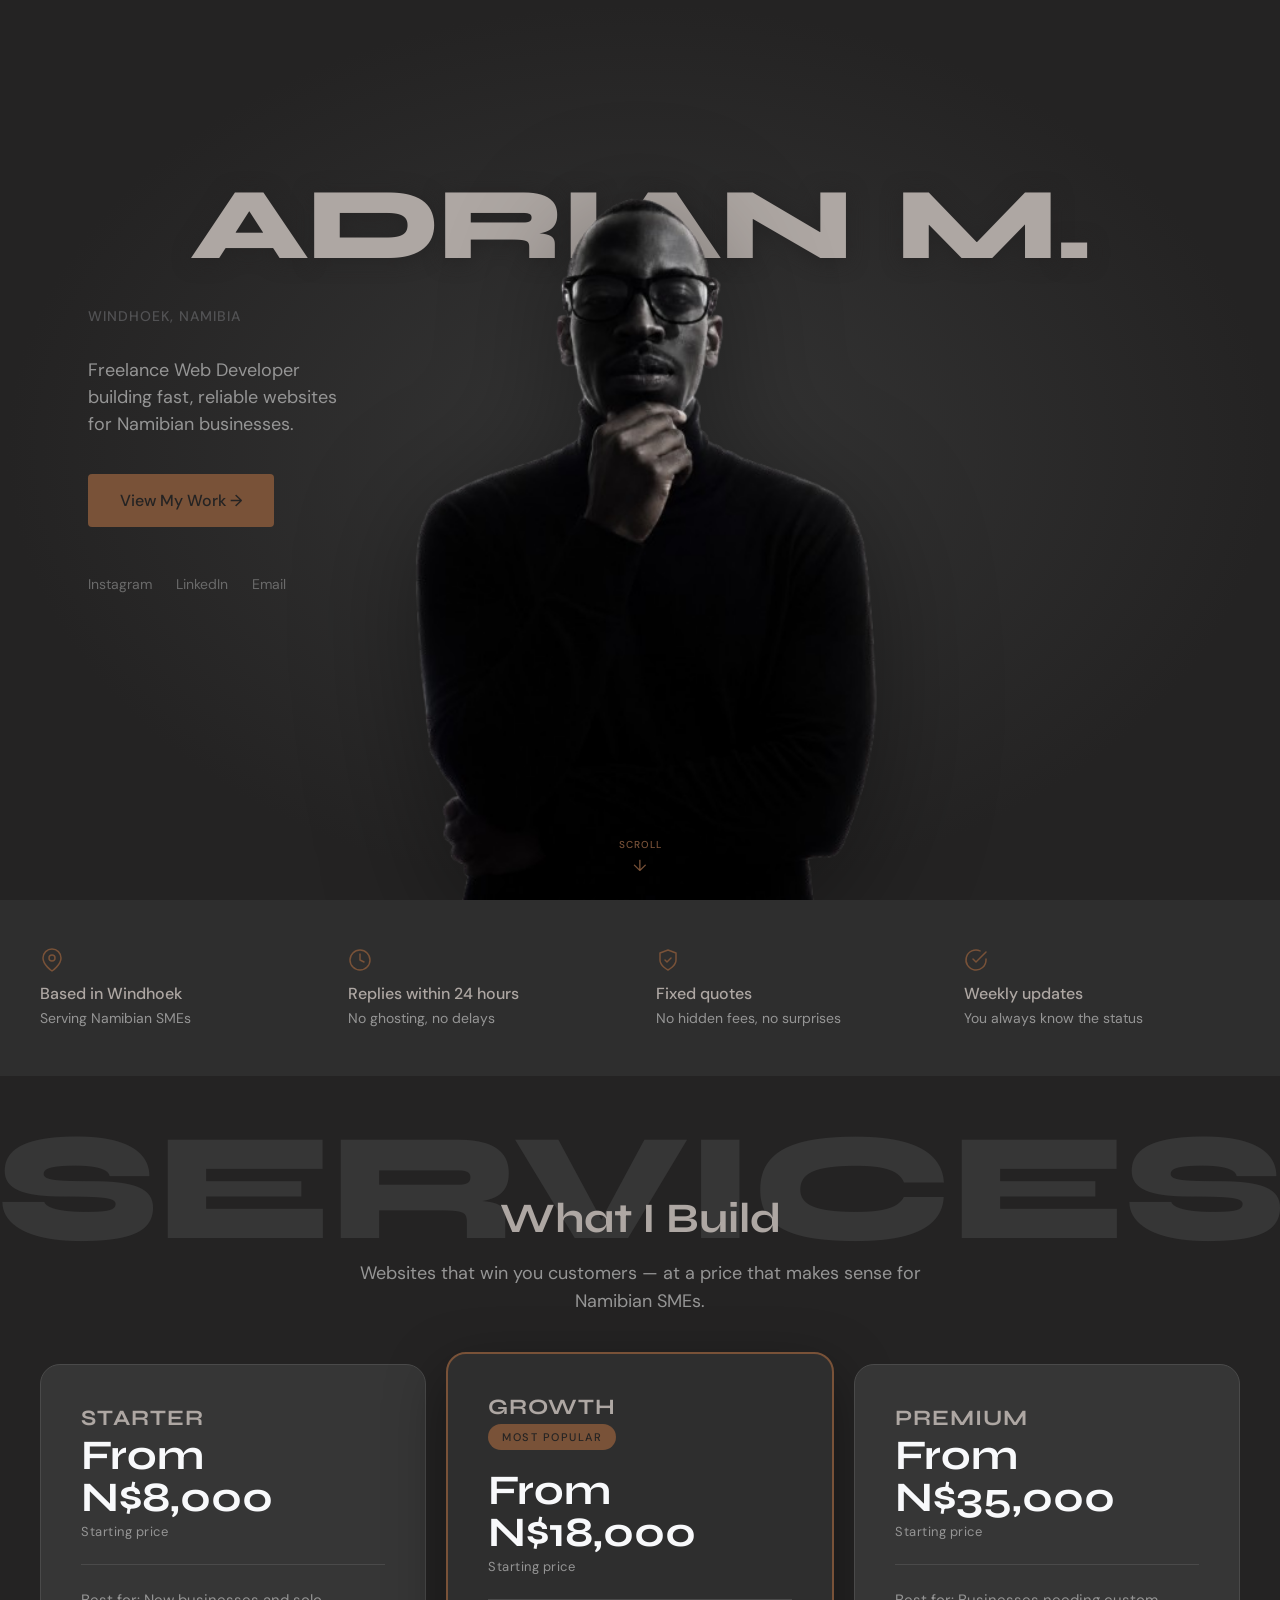
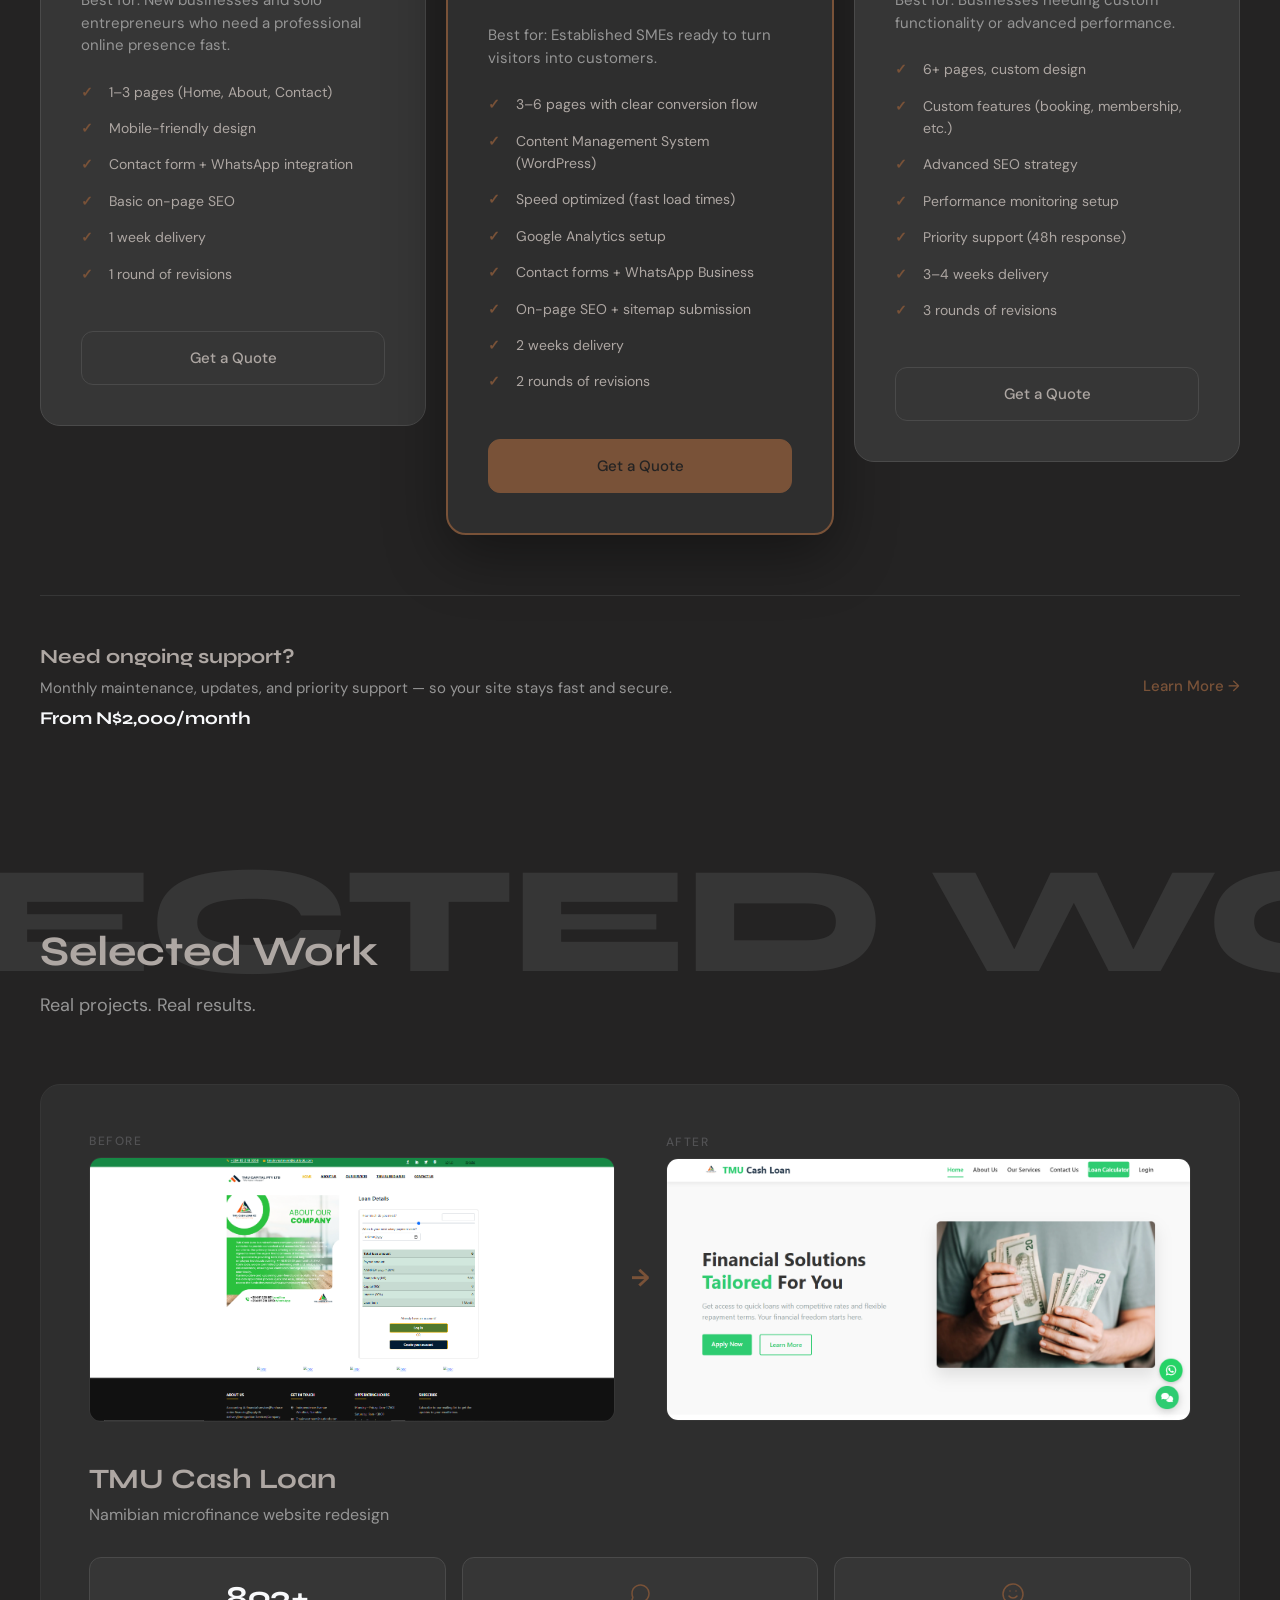
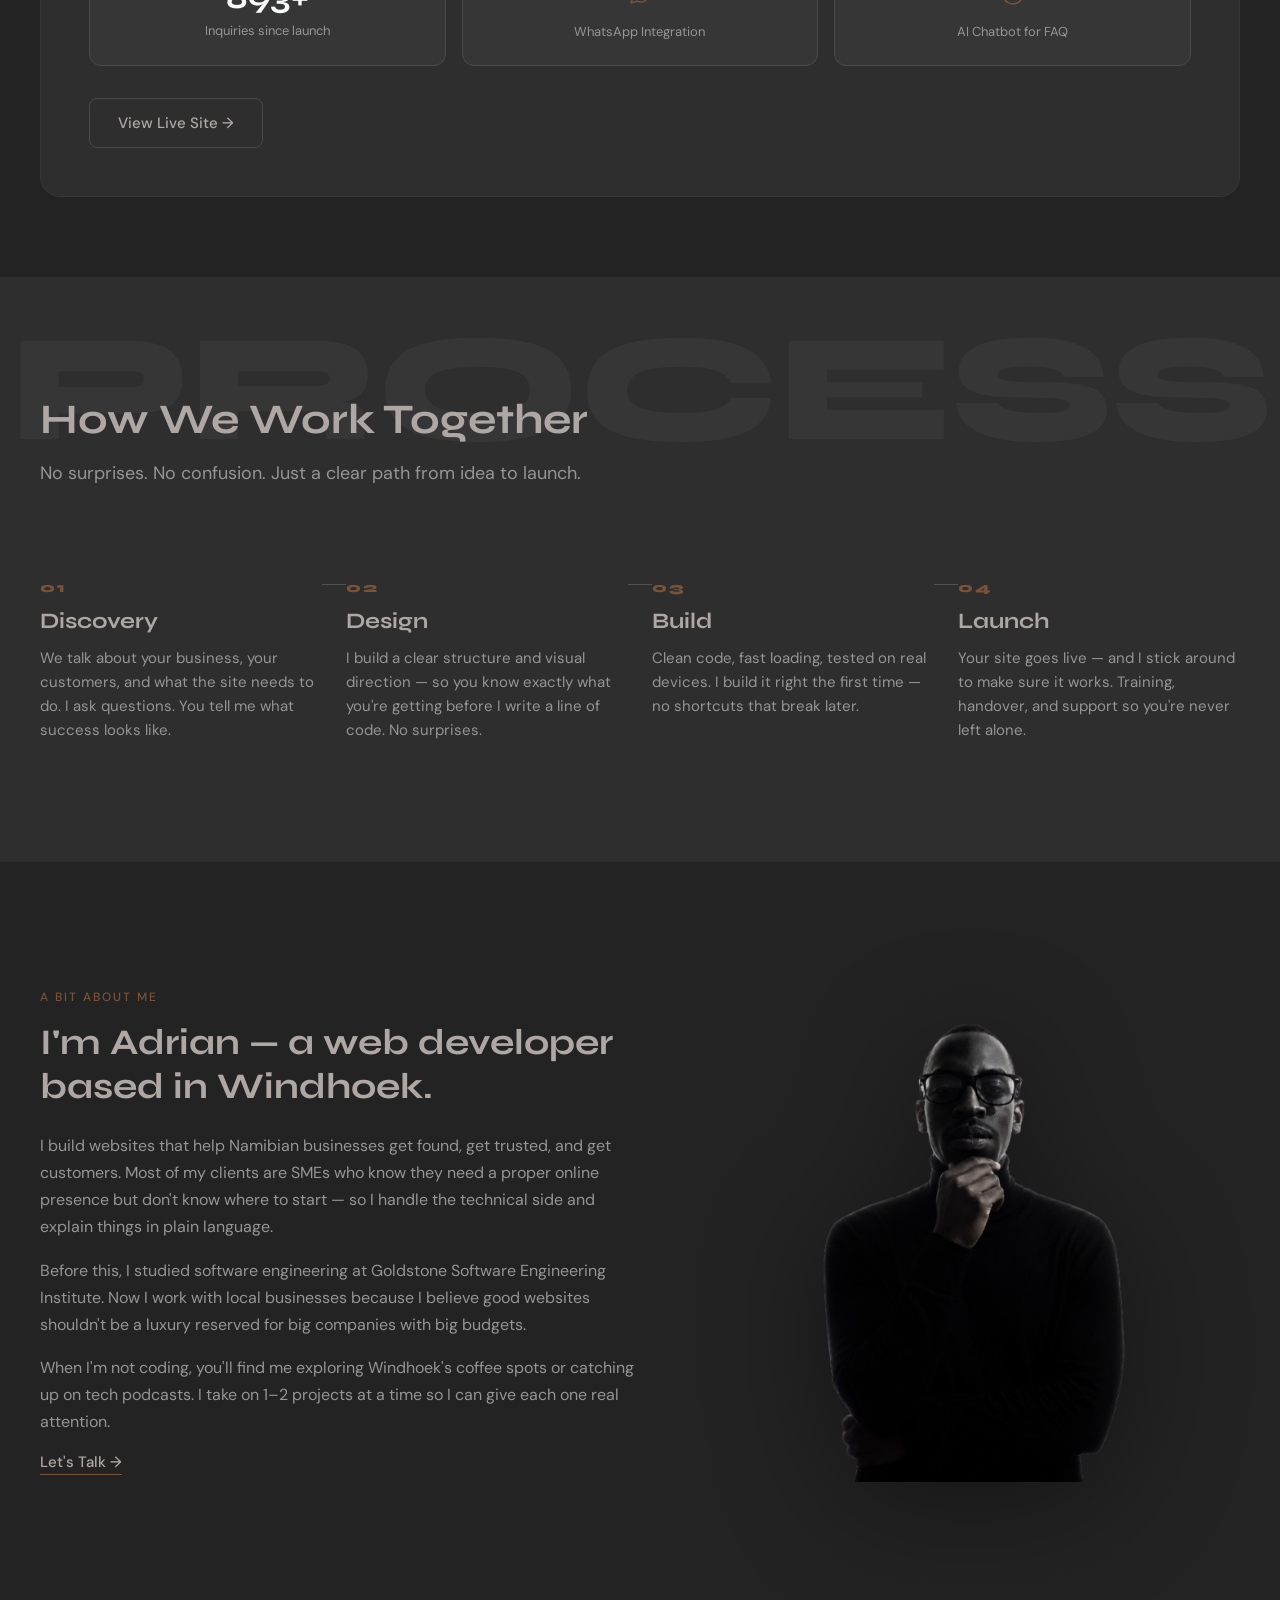
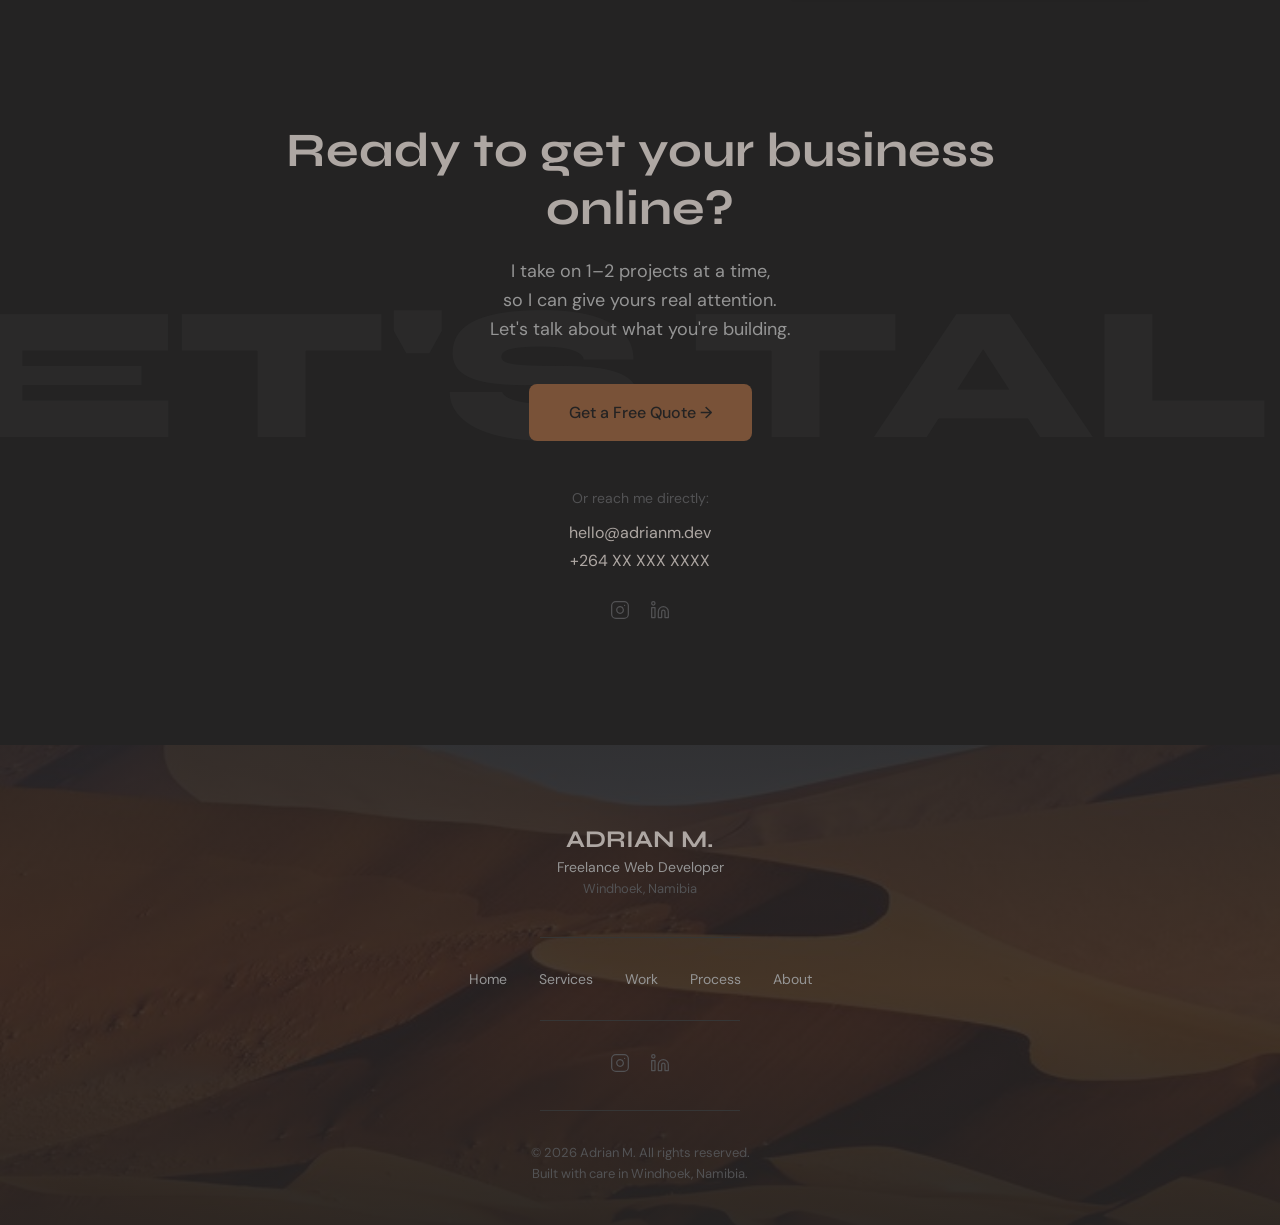
==== index.html @ f812f8ec "Add files via upload" ====
<!DOCTYPE html>
<html lang="en">

<head>
  <meta charset="UTF-8">
  <meta name="viewport" content="width=device-width, initial-scale=1.0">
  <title>Adrian M. — Freelance Web Developer | Windhoek, Namibia</title>
  <meta name="description"
    content="Friendly & approachable freelance web developer in Windhoek, Namibia building fast, reliable websites for local businesses.">

  <!-- Preconnect to Google Fonts CDN -->
  <link rel="preconnect" href="https://fonts.googleapis.com">
  <link rel="preconnect" href="https://fonts.gstatic.com" crossorigin>

  <!-- Preload the critical font stylesheet -->
  <link rel="preload" as="style"
    href="https://fonts.googleapis.com/css2?family=DM+Sans:wght@400;500&family=Syne:wght@800&display=swap">

  <!-- Load Google Fonts asynchronously with print fallback -->
  <link rel="stylesheet"
    href="https://fonts.googleapis.com/css2?family=DM+Sans:wght@400;500&family=Syne:wght@800&display=swap" media="print"
    onload="this.media='all'">

  <noscript>
    <link rel="stylesheet"
      href="https://fonts.googleapis.com/css2?family=DM+Sans:wght@400;500&family=Syne:wght@800&display=swap">
  </noscript>

  <script>
    // Progressive Enhancement: Add a .js class immediately to the root element.
    // This ensures that if JavaScript is disabled, elements are not hidden by animation styles.
    document.documentElement.classList.add('js');
  </script>

  <style>
    /* ==========================================================================
       1. DESIGN SYSTEM & TOKENS
       ========================================================================== */
    :root {
      /* Color Palette */
      --bg-primary: #242323;
      --bg-secondary: #363636;
      --text-primary: #AEA7A3;
      --text-secondary: #959595;
      --text-muted: #525254;
      --accent: #795238;
      --accent-hover: #8B6348;

      /* Typography */
      --font-display: 'Syne', sans-serif;
      --font-body: 'DM Sans', sans-serif;
    }

    /* Reset and Core Layout */
    *,
    *::before,
    *::after {
      box-sizing: border-box;
      margin: 0;
      padding: 0;
    }

    html {
      font-size: 16px;
      background-color: var(--bg-primary);
      color: var(--text-primary);
      font-family: var(--font-body);
      scroll-behavior: smooth;
    }

    body {
      min-height: 100vh;
      overflow-x: hidden;
      background-color: var(--bg-primary);
      /* Radial gradient centered to add depth and cinema quality */
      background-image: radial-gradient(ellipse at center, var(--bg-secondary) 0%, var(--bg-primary) 70%);
      background-attachment: fixed;
      display: flex;
      flex-direction: column;
    }

    /* ==========================================================================
       2. HERO CONTAINER LAYOUT (Mobile-First)
       ========================================================================== */
    .hero {
      position: relative;
      width: 100%;
      min-height: 100vh;
      display: flex;
      flex-direction: column;
      justify-content: space-between;
      padding: 40px 24px 20px;
    }

    .hero-container {
      width: 100%;
      max-width: 1200px;
      margin: 0 auto;
      display: flex;
      flex-direction: column;
      align-items: center;
      justify-content: center;
      flex: 1;
      gap: 32px;
      position: relative;
    }

    /* Text Zone (Mobile Centered) */
    .hero-text-zone {
      display: flex;
      flex-direction: column;
      align-items: center;
      text-align: center;
      width: 100%;
      position: relative;
    }

    .location-label {
      font-size: 0.875rem;
      /* 14px */
      font-weight: 500;
      color: var(--text-muted);
      text-transform: uppercase;
      letter-spacing: 1px;
      margin-bottom: 12px;
      position: relative;
      z-index: 10;
    }

    .hero-title {
      font-family: var(--font-display);
      font-weight: 800;
      font-size: 3.25rem;
      /* 52px mobile */
      color: var(--text-primary);
      line-height: 0.9;
      letter-spacing: -2px;
      margin-bottom: 24px;
      position: relative;
      z-index: 2;
      /* Sits behind image (5) but in front of background */
    }

    /* Split title spans for separate animations */
    .hero-title span {
      display: block;
    }

    .hero-title .name-first {
      margin-right: 0;
    }

    .hero-role {
      font-size: 1rem;
      /* 16px mobile */
      font-weight: 400;
      color: var(--text-secondary);
      line-height: 1.5;
      margin-bottom: 32px;
      max-width: 440px;
      position: relative;
      z-index: 10;
    }

    .br-desktop {
      display: none;
    }

    .hero-actions {
      margin-bottom: 40px;
      width: 100%;
      display: flex;
      justify-content: center;
      position: relative;
      z-index: 10;
    }

    /* Primary CTA Button */
    .btn-primary {
      display: inline-block;
      width: 100%;
      max-width: 320px;
      background-color: var(--accent);
      color: var(--bg-primary);
      font-family: var(--font-body);
      font-weight: 500;
      font-size: 1rem;
      /* 16px */
      text-align: center;
      text-decoration: none;
      padding: 16px 32px;
      border-radius: 4px;
      transition: background-color 300ms ease, transform 300ms ease, box-shadow 300ms ease;
      border: none;
      cursor: pointer;
    }

    .btn-primary:hover {
      background-color: var(--accent-hover);
      transform: translateY(-2px);
      box-shadow: 0 8px 24px rgba(121, 82, 56, 0.3);
    }

    .btn-primary:focus-visible {
      outline: 2px solid var(--text-primary);
      outline-offset: 4px;
    }

    /* Social Navigation */
    .hero-socials {
      display: flex;
      gap: 24px;
      justify-content: center;
      position: relative;
      z-index: 10;
    }

    .hero-socials a {
      font-size: 0.875rem;
      /* 14px */
      font-weight: 400;
      color: var(--text-muted);
      text-decoration: none;
      position: relative;
      transition: color 200ms ease;
    }

    .hero-socials a::after {
      content: '';
      position: absolute;
      left: 0;
      bottom: -2px;
      width: 100%;
      height: 1px;
      background-color: var(--text-primary);
      transform: scaleX(0);
      transform-origin: bottom right;
      transition: transform 200ms ease;
    }

    .hero-socials a:hover {
      color: var(--text-primary);
    }

    .hero-socials a:hover::after {
      transform: scaleX(1);
      transform-origin: bottom left;
    }

    .hero-socials a:focus-visible {
      outline: 2px solid var(--text-primary);
      outline-offset: 4px;
    }

    /* Image Zone (Mobile Centered) */
    .hero-image-zone {
      display: flex;
      justify-content: center;
      align-items: flex-end;
      width: 100%;
      height: auto;
      position: relative;
      z-index: 5;
      /* Sits in front of title (2) but behind other text (10) */
    }

    .cutout-wrapper {
      position: relative;
      width: 220px;
      /* ~200-240px wide mobile */
      height: auto;
      display: flex;
      align-items: flex-end;
    }

    .cutout-image {
      width: 100%;
      height: auto;
      display: block;
      object-fit: contain;
      filter: drop-shadow(0 20px 60px rgba(0, 0, 0, 0.4));
    }

    /* Scroll Indicator */
    .scroll-indicator {
      display: flex;
      flex-direction: column;
      align-items: center;
      gap: 4px;
      color: var(--accent);
      text-decoration: none;
      margin-top: 24px;
      align-self: center;
      transition: color 200ms ease;
      z-index: 20;
    }

    .scroll-indicator:hover {
      color: var(--accent-hover);
    }

    .scroll-indicator:focus-visible {
      outline: 2px solid var(--text-primary);
      outline-offset: 4px;
    }

    .scroll-text {
      font-size: 0.75rem;
      /* 12px */
      font-weight: 500;
      text-transform: uppercase;
      letter-spacing: 1px;
    }

    .scroll-arrow {
      font-size: 1rem;
      animation: bounce 2s infinite ease-in-out;
    }

    @keyframes bounce {

      0%,
      100% {
        transform: translateY(0);
      }

      50% {
        transform: translateY(8px);
      }
    }

    /* ==========================================================================
       3. TABLET LAYOUT (min-width: 768px and < 1024px)
       ========================================================================== */
    @media (min-width: 768px) {
      .hero {
        padding: 60px 40px 30px;
      }

      .hero-title {
        font-size: 4.5rem;
        /* ~72px */
      }

      .hero-title span {
        display: inline-block;
      }

      .hero-title .name-first {
        margin-right: 0.15em;
      }

      .hero-role {
        font-size: 1.125rem;
        /* 18px */
        max-width: 520px;
      }

      .cutout-wrapper {
        width: 320px;
        /* larger image for balanced tablet layout */
      }
    }

    /* ==========================================================================
       4. DESKTOP LAYOUT (min-width: 1024px)
       ========================================================================== */
    @media (min-width: 1024px) {
      .hero {
        height: 100vh;
        min-height: 600px;
        max-height: 900px;
        padding: 0;
        overflow: hidden;
      }

      .hero-container {
        flex-direction: row;
        align-items: center;
        justify-content: space-between;
        height: 100%;
        padding: 0 48px;
        gap: 0;
        position: relative;
      }

      .hero-text-zone {
        width: 40%;
        align-items: flex-start;
        text-align: left;
        padding: 0;
        position: static; /* Set to static so absolute children (title) position relative to .hero-container */
        z-index: auto;
        /* Allow children to stack independently */
      }

      .hero-title {
        font-size: 8vw;
        /* Fluid typography centered in background */
        white-space: nowrap;
        margin-bottom: 0;
        position: absolute;
        left: 50%;
        top: 25%;
        transform: translate(-50%, -50%);
        width: 100%;
        text-align: center;
        z-index: 2;
        /* Behind cutout (5) but in front of gradient background */
        pointer-events: none;
        /* Let clicks pass through */
      }

      .hero-title span {
        display: inline-block;
      }

      .hero-title .name-first {
        margin-right: 0.15em;
      }

      .hero-role {
        font-size: 1.125rem;
        /* 18px */
        max-width: 440px;
        /* enforces max 2 lines on desktop */
        margin-bottom: 36px;
      }

      .br-desktop {
        display: inline;
      }

      .hero-actions {
        justify-content: flex-start;
        margin-bottom: 48px;
      }

      .btn-primary {
        width: auto;
        max-width: none;
      }

      .hero-socials {
        justify-content: flex-start;
      }

      /* Absolute centered image zone in front of title */
      .hero-image-zone {
        width: 100%;
        height: 100%;
        position: absolute;
        left: 0;
        bottom: 0;
        z-index: 5;
        /* In front of title (2) but behind other text elements (10) */
        display: flex;
        justify-content: center;
        align-items: flex-end;
        pointer-events: none;
      }

      .cutout-wrapper {
        width: auto;
        height: 85%;
        /* 75-85% of viewport height */
        max-height: 765px;
        left: 0;
        /* Centered, no offset */
        position: relative;
        display: flex;
        align-items: flex-end;
      }

      .cutout-image {
        height: 100%;
        width: auto;
        max-width: none;
      }

      .scroll-indicator {
        position: absolute;
        bottom: 30px;
        left: 50%;
        transform: translateX(-50%);
        margin-top: 0;
      }
    }

    /* Screen height clamp for landscape or short desktop viewports */
    @media (max-height: 680px) and (min-width: 1024px) {
      .hero-title {
        font-size: 6rem;
      }

      .hero-role {
        margin-bottom: 24px;
      }

      .hero-actions {
        margin-bottom: 32px;
      }
    }

    /* ==========================================================================
       5. STAGGERED REVEAL ANIMATIONS (Progressive Enhancement)
       ========================================================================== */
    /* Define initial hidden states only when JS is enabled */
    .js .reveal-location {
      opacity: 0;
      transform: translateY(-20px);
    }

    .js .reveal-title-first {
      opacity: 0;
      transform: translateX(-30px);
    }

    .js .reveal-title-last {
      opacity: 0;
      transform: translateX(30px);
    }

    .js .reveal-role {
      opacity: 0;
      transform: translateY(20px);
    }

    .js .reveal-cta {
      opacity: 0;
      transform: translateY(20px);
    }

    .js .reveal-cutout {
      opacity: 0;
      transform: scale(1.02);
    }

    .js .reveal-socials {
      opacity: 0;
    }

    .js .reveal-scroll {
      opacity: 0;
    }

    /* Transitions triggered when the .loaded class is added to body */
    .js .loaded .reveal-location {
      opacity: 1;
      transform: translateY(0);
      transition: opacity 600ms cubic-bezier(0.25, 0.1, 0.25, 1), transform 600ms cubic-bezier(0.25, 0.1, 0.25, 1);
      transition-delay: 200ms;
    }

    .js .loaded .reveal-title-first {
      opacity: 1;
      transform: translateX(0);
      transition: opacity 700ms cubic-bezier(0.25, 0.1, 0.25, 1), transform 700ms cubic-bezier(0.25, 0.1, 0.25, 1);
      transition-delay: 400ms;
    }

    .js .loaded .reveal-title-last {
      opacity: 1;
      transform: translateX(0);
      transition: opacity 700ms cubic-bezier(0.25, 0.1, 0.25, 1), transform 700ms cubic-bezier(0.25, 0.1, 0.25, 1);
      transition-delay: 400ms;
    }

    .js .loaded .reveal-role {
      opacity: 1;
      transform: translateY(0);
      transition: opacity 600ms cubic-bezier(0.25, 0.1, 0.25, 1), transform 600ms cubic-bezier(0.25, 0.1, 0.25, 1);
      transition-delay: 600ms;
    }

    .js .loaded .reveal-cta {
      opacity: 1;
      transform: translateY(0);
      transition: opacity 600ms cubic-bezier(0.25, 0.1, 0.25, 1), transform 600ms cubic-bezier(0.25, 0.1, 0.25, 1);
      transition-delay: 800ms;
    }

    .js .loaded .reveal-cutout {
      opacity: 1;
      transform: scale(1);
      transition: opacity 800ms cubic-bezier(0.25, 0.1, 0.25, 1), transform 800ms cubic-bezier(0.25, 0.1, 0.25, 1);
      transition-delay: 300ms;
    }

    .js .loaded .reveal-socials {
      opacity: 1;
      transition: opacity 500ms cubic-bezier(0.25, 0.1, 0.25, 1);
      transition-delay: 1000ms;
    }

    .js .loaded .reveal-scroll {
      opacity: 1;
      transition: opacity 500ms cubic-bezier(0.25, 0.1, 0.25, 1);
      transition-delay: 1200ms;
    }

    /* ==========================================================================
       6. REDUCED MOTION ACCESSIBILITY OVERRIDE
       ========================================================================== */
    @media (prefers-reduced-motion: reduce) {

      .js .reveal-location,
      .js .reveal-title-first,
      .js .reveal-title-last,
      .js .reveal-role,
      .js .reveal-cta,
      .js .reveal-cutout,
      .js .reveal-socials,
      .js .reveal-scroll {
        transform: none !important;
        transition: opacity 150ms ease-out !important;
        transition-delay: 0ms !important;
      }

      .scroll-arrow {
        animation: none !important;
      }

      .btn-primary {
        transition: background-color 150ms ease-out !important;
        transform: none !important;
        box-shadow: none !important;
      }
    }

    /* === POLISH PASS ADJUSTMENTS === */

    /* Adjustment 1: Name Readability (Text Shadow) */
    .hero-name,
    .hero-title {
      text-shadow: 0 2px 20px rgba(36, 35, 35, 0.8);
    }

    /* Adjustment 2: Location Label Spacing */
    .hero-location,
    .location-label {
      margin-bottom: 6px; /* Mobile default (~30% reduction from 8px) */
      position: relative;
      z-index: 10;
    }

    .hero-role {
      margin-top: 16px; /* Mobile default (~30% reduction from 24px) */
      position: relative;
      z-index: 10;
    }

    @media (min-width: 768px) {
      .hero-location,
      .location-label {
        margin-bottom: 8px; /* Desktop/Tablet spacing */
      }
      .hero-role {
        margin-top: 24px; /* Desktop/Tablet spacing */
      }
    }

    /* Adjustment 3: Social Links Visibility */
    .hero-socials a {
      color: #6A6A6A; /* Increased brightness for guaranteed readability */
      transition: color 200ms ease;
    }

    .hero-socials a:hover,
    .hero-socials a:focus,
    .hero-socials a:focus-visible {
      color: #AEA7A3; /* Shift to primary text color */
      text-decoration: underline;
    }

    /* Adjustment 4: Scroll Indicator Position */
    .hero-scroll,
    .scroll-indicator {
      position: absolute;
      bottom: 16px; /* Mobile default sits closer to bottom edge */
      left: 50%;
      transform: translateX(-50%);
      font-size: 10px; /* Reduced from 12px */
      letter-spacing: 1px;
      text-transform: uppercase;
      color: #795238;
      z-index: 10; /* Ensure it sits above the cutout */
      margin-top: 0; /* Reset default margins */
    }

    .scroll-text {
      font-size: 10px; /* Synchronize text font-size */
    }

    @media (min-width: 1024px) {
      .hero-scroll,
      .scroll-indicator {
        bottom: 24px; /* Desktop position below cutout torso */
      }
    }

    /* Adjustment 5: CTA Hover State */
    .hero-cta,
    .btn-primary {
      display: inline-block;
      padding: 16px 32px;
      background-color: #795238;
      color: #242323;
      font-family: 'DM Sans', sans-serif;
      font-weight: 500;
      font-size: 16px;
      border-radius: 4px;
      text-decoration: none;

      /* Base transition */
      transition: background-color 300ms ease, 
                  transform 300ms cubic-bezier(0.25, 0.1, 0.25, 1),
                  box-shadow 300ms ease;
    }

    .hero-cta:hover,
    .btn-primary:hover {
      background-color: #8B6348;
      transform: translateY(-2px);
      box-shadow: 0 8px 24px rgba(121, 82, 56, 0.3);
    }

    .hero-cta:focus-visible,
    .btn-primary:focus-visible {
      outline: 2px solid #AEA7A3;
      outline-offset: 4px;
    }

    .hero-cta:active,
    .btn-primary:active {
      transform: translateY(0);
      box-shadow: 0 4px 12px rgba(121, 82, 56, 0.2);
    }

    /* ==========================================================================
       7. CREDIBILITY STRIP
       ========================================================================== */
    .credibility-strip {
      background-color: #2E2E2E;
      padding: 32px 20px;
      width: 100%;
    }

    .credibility-grid {
      display: grid;
      grid-template-columns: 1fr;
      gap: 24px;
      max-width: 1200px;
      margin: 0 auto;
    }

    .credibility-item {
      display: flex;
      flex-direction: row;
      align-items: flex-start;
      gap: 12px;
      transition: opacity 600ms ease, transform 600ms ease;
    }

    .js .credibility-item {
      opacity: 0;
      transform: translateY(20px);
    }

    .js .credibility-item.visible {
      opacity: 1;
      transform: translateY(0);
    }

    .js .credibility-item:nth-child(1) { transition-delay: 0ms; }
    .js .credibility-item:nth-child(2) { transition-delay: 100ms; }
    .js .credibility-item:nth-child(3) { transition-delay: 200ms; }
    .js .credibility-item:nth-child(4) { transition-delay: 300ms; }

    .credibility-icon {
      flex-shrink: 0;
    }

    .credibility-text {
      display: flex;
      flex-direction: column;
    }

    .credibility-label {
      font-family: var(--font-body);
      font-weight: 500;
      font-size: 16px;
      line-height: 1.3;
      color: #AEA7A3;
      margin: 0;
      transition: color 200ms ease;
    }

    .credibility-sub-label {
      font-family: var(--font-body);
      font-weight: 400;
      font-size: 14px;
      line-height: 1.4;
      color: #959595;
      margin: 0;
      margin-top: 4px;
    }

    @media (min-width: 768px) {
      .credibility-strip {
        padding: 40px 24px;
      }
      .credibility-grid {
        grid-template-columns: repeat(2, 1fr);
        gap: 24px;
      }
    }

    @media (min-width: 1024px) {
      .credibility-strip {
        padding: 48px 0;
      }
      .credibility-grid {
        grid-template-columns: repeat(4, 1fr);
        gap: 32px;
      }
      .credibility-item {
        flex-direction: column;
      }
      .credibility-item:hover .credibility-label {
        color: #F8F9FB;
      }
    }

    @media (prefers-reduced-motion: reduce) {
      .js .credibility-item {
        transition: none !important;
        opacity: 1 !important;
        transform: none !important;
      }
    }

    /* ==========================================================================
       8. SERVICES PREVIEW SECTION (Matte Restyle v2.0)
       ========================================================================== */
    .services-section {
      background-color: #242323;   /* Seamless dark canvas, same as hero */
      padding: 80px 20px 60px;     /* Extra top for background headline */
      width: 100%;
      position: relative;          /* Anchor for the absolute background headline */
      overflow: hidden;            /* Contain the large headline within bounds */
    }

    /* Large faint watermark headline behind cards — matte, not glossy */
    .services-bg-headline {
      position: absolute;
      top: 20px;
      left: 50%;
      transform: translateX(-50%);
      font-family: var(--font-display);
      font-weight: 800;
      font-size: clamp(60px, 12vw, 160px);
      color: #363636;              /* Barely visible against #242323 — matte watermark */
      letter-spacing: -2px;
      text-transform: uppercase;
      white-space: nowrap;
      z-index: 0;
      pointer-events: none;
      user-select: none;
    }

    /* Content container sits above background headline */
    .services-content {
      max-width: 1200px;
      margin: 0 auto;
      position: relative;
      z-index: 1;
    }

    .services-header {
      margin-bottom: 48px;
      text-align: center;          /* Centered layout from reference */
    }

    .services-title {
      font-family: var(--font-display);
      font-weight: 700;
      font-size: 32px;
      line-height: 1.1;
      color: #AEA7A3;
      margin-bottom: 16px;
    }

    .services-subtitle {
      font-family: var(--font-body);
      font-weight: 400;
      font-size: 16px;
      line-height: 1.6;
      color: #959595;
      max-width: 600px;
      margin: 0 auto;              /* Center the subtitle under the heading */
    }

    /* Cards grid — stacked on mobile, row on larger screens */
    .services-grid {
      display: flex;
      flex-direction: column;
      gap: 16px;
      align-items: stretch;
    }

    /* ---- Base Card ---- */
    .service-card {
      background-color: #363636;   /* Solid matte dark gray — no transparency, no blur */
      border: 1px solid #4A4A4A;   /* Subtle matte border */
      border-radius: 16px;         /* Mobile radius */
      padding: 32px;               /* Mobile padding */
      display: flex;
      flex-direction: column;
      position: relative;
      z-index: 1;
      /* Transition includes opacity for scroll animation + hover states */
      transition: border-color 300ms ease, transform 600ms ease, opacity 600ms ease;
    }

    /* Scroll-triggered reveal (progressive enhancement) */
    .js .service-card {
      opacity: 0;
      transform: translateY(30px);
    }

    .js .service-card.visible {
      opacity: 1;
      transform: translateY(0);
    }

    /* Stagger delays — featured card (nth-child 2) reveals first */
    .js .service-card:nth-child(1) { transition-delay: 100ms; }
    .js .service-card:nth-child(2) { transition-delay: 0ms; }
    .js .service-card:nth-child(3) { transition-delay: 200ms; }

    /* ---- Featured Card (Growth — center) ---- */
    .service-card--featured {
      background-color: #2E2E2E;   /* Slightly different shade to stand out matte-style */
      border: 2px solid #795238;   /* Warm brown accent border — matte, not glowing */
      /* Elevation on mobile: not elevated (no room) — only on desktop via media query */
      order: -1;                   /* Featured appears first on mobile stack */
    }

    /* ---- Card Typography ---- */
    /* Tier name: uppercase, tracked, Syne */
    .service-tier {
      font-family: var(--font-display);
      font-weight: 700;
      font-size: 18px;
      color: #AEA7A3;
      margin-bottom: 4px;
      text-transform: uppercase;
      letter-spacing: 1px;
    }

    /* "MOST POPULAR" pill badge — featured card only */
    .service-badge {
      display: inline-block;
      background-color: #795238;   /* Warm brown fill — matte */
      color: #242323;
      font-family: var(--font-body);
      font-weight: 500;
      font-size: 11px;
      text-transform: uppercase;
      letter-spacing: 1.5px;
      padding: 6px 14px;
      border-radius: 20px;         /* Pill shape */
      margin-bottom: 20px;
      align-self: flex-start;
    }

    /* Price: large, high-contrast off-white */
    .service-price {
      font-family: var(--font-display);
      font-weight: 700;
      font-size: 32px;
      color: #F8F9FB;
      margin-bottom: 4px;
      display: block;
      line-height: 1;
    }

    /* Sub-label under price: "Starting price" */
    .service-price-label {
      font-family: var(--font-body);
      font-weight: 400;
      font-size: 13px;
      color: #959595;
      letter-spacing: 0.5px;
      display: block;
      margin-bottom: 0;
    }

    /* Matte divider between price block and feature list */
    .service-divider {
      width: 100%;
      height: 1px;
      background-color: #4A4A4A;   /* Solid matte separator — NO gradient */
      border: none;
      margin: 24px 0;
    }

    /* "Best for" description */
    .service-best-for {
      font-family: var(--font-body);
      font-weight: 400;
      font-size: 15px;
      color: #959595;
      line-height: 1.5;
      margin-bottom: 24px;
    }

    /* Feature list with checkmark bullets */
    .service-features {
      list-style: none;
      padding: 0;
      margin: 0 0 32px 0;
    }

    .service-features li {
      font-family: var(--font-body);
      font-weight: 400;
      font-size: 14px;
      color: #AEA7A3;
      line-height: 1.6;
      padding-left: 28px;
      position: relative;
      margin-bottom: 14px;
    }

    /* Checkmark bullet in warm brown */
    .service-features li::before {
      content: "✓";
      color: #795238;
      position: absolute;
      left: 0;
      font-size: 14px;
      font-weight: 700;
      line-height: 1.6;
    }

    /* ---- CTA Buttons ---- */
    /* Base card CTA: outline style (ghost button) */
    .service-cta {
      margin-top: auto;            /* Always anchors to card bottom */
      display: block;
      width: 100%;
      padding: 16px 24px;
      background-color: transparent;
      color: #AEA7A3;
      font-family: var(--font-body);
      font-weight: 500;
      font-size: 15px;
      text-align: center;
      border-radius: 12px;
      border: 1px solid #4A4A4A;   /* Subtle matte border */
      text-decoration: none;
      transition: background-color 300ms ease, color 300ms ease, border-color 300ms ease, transform 300ms ease;
    }

    .service-cta:hover {
      background-color: #4A4A4A;
      color: #F8F9FB;
      border-color: #6A6A6A;
    }

    .service-cta:focus-visible {
      outline: 2px solid #AEA7A3;
      outline-offset: 4px;
    }

    /* Featured card CTA: inverted (filled warm brown) */
    .service-card--featured .service-cta {
      background-color: #795238;
      color: #242323;
      border-color: #795238;
    }

    .service-card--featured .service-cta:hover {
      background-color: #8B6348;
      color: #242323;
      border-color: #8B6348;
      transform: translateY(-2px);
      box-shadow: 0 8px 24px rgba(121, 82, 56, 0.3);
    }

    /* ---- Retainer Callout ---- */
    /* Transparent background — inherits section's #242323 */
    .retainer-callout {
      display: flex;
      flex-direction: column;      /* Stacked on mobile */
      gap: 24px;
      padding-top: 48px;
      border-top: 1px solid #363636; /* Subtle matte separator */
      margin-top: 48px;
      position: relative;
      z-index: 1;
    }

    .retainer-content {
      display: flex;
      flex-direction: column;
    }

    .retainer-heading {
      font-family: var(--font-display);
      font-weight: 700;
      font-size: 20px;
      color: #AEA7A3;
      margin-bottom: 8px;
    }

    .retainer-body {
      font-family: var(--font-body);
      font-weight: 400;
      font-size: 15px;
      color: #959595;
      line-height: 1.5;
      margin-bottom: 8px;
    }

    .retainer-price {
      font-family: var(--font-display);
      font-weight: 700;
      font-size: 18px;
      color: #F8F9FB;
    }

    /* Text-link CTA — different hierarchy from card buttons */
    .retainer-cta {
      color: #795238;
      font-family: var(--font-body);
      font-weight: 500;
      font-size: 15px;
      text-decoration: none;
      white-space: nowrap;
      align-self: flex-start;      /* Left-align on mobile */
      transition: color 200ms ease;
    }

    .retainer-cta:hover {
      color: #8B6348;
    }

    .retainer-cta:focus-visible {
      outline: 2px solid #AEA7A3;
      outline-offset: 4px;
    }

    /* ---- Tablet (768px–1023px) ---- */
    @media (min-width: 768px) {
      .services-section {
        padding: 100px 24px 80px;
      }
      .services-title {
        font-size: 38px;
      }
      .services-grid {
        flex-direction: row;
        gap: 20px;
        align-items: flex-start;
      }
      .service-card {
        padding: 32px;
        flex: 1 1 0;
      }
      /* Featured card not elevated on tablet — space constraint */
      .service-card--featured {
        order: 0;
      }
      .service-tier {
        font-size: 18px;
      }
      .service-price {
        font-size: 34px;
      }
      .retainer-callout {
        flex-direction: row;
        justify-content: space-between;
        align-items: center;
      }
      .retainer-cta {
        align-self: center;
      }
    }

    /* ---- Desktop (≥1024px) ---- */
    @media (min-width: 1024px) {
      .services-section {
        padding: 120px 0 80px;     /* Extra top for watermark headline */
      }
      .services-title {
        font-size: 42px;
      }
      .services-subtitle {
        font-size: 18px;
      }
      .service-card {
        padding: 40px;
        border-radius: 20px;       /* Full rounded corners on desktop */
      }
      .service-price {
        font-size: 42px;
      }
      .service-tier {
        font-size: 22px;
      }

      /* Featured card elevated via transform on desktop */
      .service-card--featured {
        transform: translateY(-12px);
        box-shadow: 0 20px 60px rgba(0, 0, 0, 0.4);
      }

      /* Desktop hover states — matte only, no glow */
      .service-card:hover {
        border-color: #5A5A5A;     /* Slightly brighter border */
      }

      .service-card--featured:hover {
        border-color: #8B6348;
        transform: translateY(-14px); /* Slightly more lift */
      }

      /* Correct the visible state for featured card on desktop */
      .js .service-card--featured.visible {
        transform: translateY(-12px);
      }

      .js .service-card--featured.visible:hover {
        transform: translateY(-14px);
      }
    }

    /* ---- Reduced Motion Override ---- */
    @media (prefers-reduced-motion: reduce) {
      .js .service-card {
        transition: none !important;
        opacity: 1 !important;
      }
      .js .service-card:not(.service-card--featured) {
        transform: none !important;
      }
      /* Featured card retains its static elevation, no animation */
      .js .service-card--featured,
      .js .service-card--featured.visible,
      .service-card--featured {
        transform: translateY(-12px) !important;
      }
      @media (max-width: 1023px) {
        .js .service-card--featured,
        .js .service-card--featured.visible,
        .service-card--featured {
          transform: none !important;
        }
      }
      .service-card:hover,
      .service-card--featured:hover {
        transform: none !important;
      }
    }

    /* ==========================================================================
       Selected Work Section
       ========================================================================== */
    .work-section {
      background-color: #242323;
      padding: 80px 20px 60px;
      width: 100%;
      position: relative;
      overflow: hidden;
    }

    /* Large faint watermark headline behind content — matte, not glossy */
    .work-bg-headline {
      position: absolute;
      top: 20px;
      left: 50%;
      transform: translateX(-50%);
      font-family: var(--font-display);
      font-weight: 800;
      font-size: clamp(60px, 12vw, 160px);
      color: #363636;
      letter-spacing: -2px;
      text-transform: uppercase;
      white-space: nowrap;
      z-index: 0;
      pointer-events: none;
      user-select: none;
    }

    /* Content container sits above background headline */
    .work-content {
      max-width: 1200px;
      margin: 0 auto;
      position: relative;
      z-index: 1;
    }

    .work-header {
      margin-bottom: 48px;
      text-align: left;
      max-width: 600px;
    }

    @media (min-width: 768px) {
      .work-section {
        padding: 100px 24px 80px;
      }
      .work-header {
        margin-bottom: 64px;
      }
    }

    @media (min-width: 1024px) {
      .work-section {
        padding: 120px 0 80px;
      }
    }

    .work-title-section {
      font-family: var(--font-display);
      font-weight: 700;
      font-size: 32px;
      line-height: 1.1;
      color: #AEA7A3;
      margin-bottom: 16px;
    }

    @media (min-width: 768px) {
      .work-title-section {
        font-size: 42px;
      }
    }

    .work-subtitle {
      font-family: var(--font-body);
      font-weight: 400;
      font-size: 16px;
      line-height: 1.6;
      color: #959595;
      max-width: 600px;
      margin: 0;
    }

    @media (min-width: 768px) {
      .work-subtitle {
        font-size: 18px;
      }
    }

    .work-card {
      background-color: #2E2E2E;
      border: 1px solid #363636;
      border-radius: 20px;
      padding: 32px;
      max-width: 100%;
    }

    @media (min-width: 768px) {
      .work-card {
        padding: 48px;
      }
    }

    /* Scroll Animation */
    .js .work-card {
      opacity: 0;
      transform: translateY(30px);
      transition: opacity 600ms ease, transform 600ms ease;
    }

    .js .work-card.visible {
      opacity: 1;
      transform: translateY(0);
    }

    /* Card Hover */
    .work-card:hover {
      border-color: #4A4A4A;
      transition: border-color 300ms ease;
    }

    /* Before/After Comparison */
    .work-comparison {
      display: grid;
      grid-template-columns: 1fr;
      gap: 24px;
      align-items: center;
      margin-bottom: 32px;
    }

    @media (min-width: 768px) {
      .work-comparison {
        grid-template-columns: 1fr auto 1fr;
        gap: 16px;
        margin-bottom: 40px;
      }
    }

    .work-image-wrapper {
      display: flex;
      flex-direction: column;
    }

    .work-image-label {
      font-family: 'DM Sans', sans-serif;
      font-weight: 500;
      font-size: 12px;
      text-transform: uppercase;
      letter-spacing: 1.5px;
      color: #525254;
      margin-bottom: 8px;
    }

    .work-image {
      border-radius: 12px;
      overflow: hidden;
      border: 1px solid #363636;
    }

    .work-image img {
      width: 100%;
      height: auto;
      display: block;
      transition: transform 400ms ease;
    }

    @media (hover: hover) {
      .work-image:hover img {
        transform: scale(1.02);
      }
    }

    .work-arrow {
      display: none;
      color: #795238;
      font-size: 24px;
      font-weight: 700;
      text-align: center;
    }

    @media (min-width: 768px) {
      .work-arrow {
        display: block;
      }
    }

    /* Case Study Title & Category */
    .work-title {
      font-family: 'Syne', sans-serif;
      font-weight: 700;
      font-size: 24px;
      color: #AEA7A3;
      margin-bottom: 8px;
    }

    @media (min-width: 768px) {
      .work-title {
        font-size: 28px;
      }
    }

    .work-category {
      font-family: 'DM Sans', sans-serif;
      font-weight: 400;
      font-size: 16px;
      color: #959595;
      margin-bottom: 32px;
    }

    /* Stats Row */
    .work-stats {
      display: grid;
      grid-template-columns: 1fr;
      gap: 16px;
      margin-bottom: 32px;
      list-style: none;
      padding: 0;
    }

    @media (min-width: 768px) {
      .work-stats {
        grid-template-columns: repeat(3, 1fr);
      }
    }

    .work-stat {
      background-color: #363636;
      border: 1px solid #4A4A4A;
      border-radius: 12px;
      padding: 24px;
      text-align: center;
    }

    .work-stat-number {
      font-family: 'Syne', sans-serif;
      font-weight: 700;
      font-size: 32px;
      color: #F8F9FB;
      line-height: 1;
      margin-bottom: 8px;
    }

    .work-stat-icon {
      color: #795238;
      font-size: 24px;
      margin-bottom: 12px;
      display: inline-block;
    }

    .work-stat-label {
      font-family: 'DM Sans', sans-serif;
      font-weight: 400;
      font-size: 13px;
      color: #959595;
      line-height: 1.4;
    }

    /* CTA Button */
    .work-cta {
      display: block;
      width: 100%;
      text-align: center;
      padding: 14px 28px;
      background-color: transparent;
      color: #AEA7A3;
      font-family: 'DM Sans', sans-serif;
      font-weight: 500;
      font-size: 15px;
      border-radius: 8px;
      border: 1px solid #4A4A4A;
      text-decoration: none;
      transition: background-color 300ms ease, color 300ms ease, border-color 300ms ease;
    }

    @media (min-width: 768px) {
      .work-cta {
        display: inline-block;
        width: auto;
        text-align: left;
      }
    }

    .work-cta:hover {
      background-color: #795238;
      color: #242323;
      border-color: #795238;
    }

    .work-cta:focus-visible {
      outline: 2px solid #AEA7A3;
      outline-offset: 4px;
    }

    /* Reduced Motion for Work Section */
    @media (prefers-reduced-motion: reduce) {
      .js .work-card {
        transition: none !important;
        opacity: 1 !important;
        transform: none !important;
      }

      .work-card:hover {
        border-color: #363636 !important;
      }

      .work-image img {
        transition: none !important;
      }
    }

    /* ==========================================================================
       Process Section
       ========================================================================== */
    .process-section {
      background-color: #2E2E2E;
      padding: 80px 20px;
      width: 100%;
      position: relative;
      overflow: hidden;
    }

    @media (min-width: 768px) {
      .process-section {
        padding: 100px 24px;
      }
    }

    @media (min-width: 1024px) {
      .process-section {
        padding: 120px 0;
      }
    }

    /* Large faint watermark headline behind content — matte, not glossy */
    .process-bg-headline {
      position: absolute;
      top: 20px;
      left: 50%;
      transform: translateX(-50%);
      font-family: var(--font-display);
      font-weight: 800;
      font-size: clamp(60px, 12vw, 160px);
      color: #363636;
      letter-spacing: -2px;
      text-transform: uppercase;
      white-space: nowrap;
      z-index: 0;
      pointer-events: none;
      user-select: none;
    }

    /* Content container sits above background headline */
    .process-content {
      max-width: 1200px;
      margin: 0 auto;
      position: relative;
      z-index: 1;
    }

    .process-header {
      margin-bottom: 48px;
      text-align: left;
      max-width: 600px;
    }

    @media (min-width: 768px) {
      .process-header {
        margin-bottom: 64px;
      }
    }

    .process-steps {
      display: flex;
      flex-direction: column;
      gap: 40px;
      position: relative;
      padding-left: 32px;
      margin: 0;
      list-style: none;
    }

    /* Vertical timeline line on mobile */
    .process-steps::before {
      content: '';
      position: absolute;
      left: 8px;
      top: 8px;
      bottom: 8px;
      width: 1px;
      background-color: #525254;
    }

    .process-step {
      position: relative;
      padding-top: 0;
    }

    /* Timeline dot markers on mobile */
    .process-step::before {
      content: '';
      position: absolute;
      left: -28px; /* Align with timeline line (32px padding - 8px left position = 24px offset + 4px dot radius = 28px) */
      top: 6px; /* Aligns vertically with step number */
      width: 8px;
      height: 8px;
      background-color: #795238;
      border-radius: 50%;
      z-index: 2;
    }

    .process-step-number {
      font-family: var(--font-display);
      font-weight: 800;
      font-size: 14px;
      color: #795238;
      letter-spacing: 2px;
      margin-bottom: 12px;
      transition: transform 200ms ease;
      display: inline-block;
    }

    .process-step-title {
      font-family: var(--font-display);
      font-weight: 700;
      font-size: 20px;
      color: #AEA7A3;
      margin-bottom: 12px;
      transition: color 200ms ease;
    }

    .process-step-description {
      font-family: var(--font-body);
      font-weight: 400;
      font-size: 15px;
      color: #959595;
      line-height: 1.6;
    }

    /* Responsive adjustments for tablet and desktop */
    @media (min-width: 768px) {
      .process-steps {
        display: grid;
        grid-template-columns: repeat(4, 1fr);
        gap: 16px;
        padding-left: 0;
      }

      .process-steps::before {
        display: none;
      }

      .process-step {
        padding-top: 24px;
      }

      .process-step::before {
        display: none;
      }

      /* Horizontal connector lines for tablet grid */
      .process-step:not(:last-child)::after {
        content: '';
        position: absolute;
        top: 32px; /* Aligns with number height */
        right: -16px; /* Bridges 16px gap exactly */
        width: 16px;
        height: 1px;
        background-color: #525254;
      }

      .process-step-title {
        font-size: 22px;
      }
    }

    @media (min-width: 1024px) {
      .process-steps {
        gap: 24px;
      }

      .process-step:not(:last-child)::after {
        right: -24px; /* Bridges 24px gap exactly */
        width: 24px;
      }
    }

    /* Hover States (Desktop only) */
    @media (hover: hover) {
      .process-step:hover .process-step-title {
        color: #F8F9FB;
      }

      .process-step:hover .process-step-number {
        transform: scale(1.1);
      }
    }

    /* Scroll animations (Progressive Enhancement) */
    .js .process-step {
      opacity: 0;
      transform: translateY(20px);
      transition: opacity 500ms ease, transform 500ms ease;
    }

    .js .process-step.visible {
      opacity: 1;
      transform: translateY(0);
    }

    .js .process-step:nth-child(1) { transition-delay: 0ms; }
    .js .process-step:nth-child(2) { transition-delay: 100ms; }
    .js .process-step:nth-child(3) { transition-delay: 200ms; }
    .js .process-step:nth-child(4) { transition-delay: 300ms; }

    /* Reduced Motion for Process Section */
    @media (prefers-reduced-motion: reduce) {
      .js .process-step {
        transition: none !important;
        opacity: 1 !important;
        transform: none !important;
      }

      .process-step:hover .process-step-number {
        transform: none !important;
      }
    }

    /* ==========================================================================
       About Section
       ========================================================================== */
    .about-section {
      background-color: #242323;
      padding: 80px 20px;
      width: 100%;
      overflow: hidden;
    }

    @media (min-width: 768px) {
      .about-section {
        padding: 100px 24px;
      }
    }

    @media (min-width: 1024px) {
      .about-section {
        padding: 120px 0;
      }
    }

    .about-content {
      max-width: 1200px;
      margin: 0 auto;
      display: flex;
      flex-direction: column;
      gap: 48px;
    }

    @media (min-width: 768px) {
      .about-content {
        flex-direction: row;
        align-items: center;
        gap: 32px;
      }
    }

    @media (min-width: 1024px) {
      .about-content {
        gap: 64px;
      }
    }

    .about-text {
      flex: 1 1 0;
      display: flex;
      flex-direction: column;
      align-items: flex-start;
    }

    .about-label {
      font-family: 'DM Sans', sans-serif;
      font-weight: 500;
      font-size: 12px;
      text-transform: uppercase;
      letter-spacing: 2px;
      color: #795238;
      margin-bottom: 16px;
    }

    .about-heading {
      font-family: 'Syne', sans-serif;
      font-weight: 700;
      font-size: 28px;
      color: #AEA7A3;
      line-height: 1.2;
      margin-bottom: 24px;
      text-align: left;
    }

    @media (min-width: 768px) {
      .about-heading {
        font-size: 32px;
      }
    }

    @media (min-width: 1024px) {
      .about-heading {
        font-size: 36px;
      }
    }

    .about-paragraph {
      font-family: 'DM Sans', sans-serif;
      font-weight: 400;
      font-size: 15px;
      color: #959595;
      line-height: 1.7;
      margin-bottom: 16px;
      text-align: left;
    }

    @media (min-width: 768px) {
      .about-paragraph {
        font-size: 16px;
      }
    }

    .about-cta {
      display: block;
      width: 100%;
      text-align: center;
      padding: 14px 28px;
      background-color: transparent;
      color: #AEA7A3;
      font-family: 'DM Sans', sans-serif;
      font-weight: 500;
      font-size: 15px;
      border-radius: 8px;
      border: 1px solid #4A4A4A;
      text-decoration: none;
      transition: background-color 300ms ease, color 300ms ease, border-color 300ms ease;
    }

    @media (min-width: 768px) {
      .about-cta {
        display: inline-block;
        width: auto;
        text-align: left;
        padding: 0 0 2px 0;
        background-color: transparent;
        border: none;
        border-radius: 0;
        border-bottom: 1px solid #795238;
      }
    }

    .about-image {
      flex: 1 1 0;
      display: flex;
      justify-content: center;
      align-items: center;
    }

    @media (min-width: 768px) {
      .about-image {
        flex: 0 0 40%;
      }
    }

    @media (min-width: 1024px) {
      .about-image {
        flex: 0 0 45%;
      }
    }

    .about-image img {
      max-height: 320px;
      width: auto;
      max-width: 100%;
      object-fit: contain;
      filter: drop-shadow(0 20px 60px rgba(0, 0, 0, 0.4));
    }

    @media (min-width: 768px) {
      .about-image img {
        max-height: 380px;
      }
    }

    @media (min-width: 1024px) {
      .about-image img {
        max-height: 500px;
      }
    }

    /* Scroll animations (Progressive Enhancement) */
    .js .about-text {
      opacity: 0;
      transform: translateX(-20px);
      transition: opacity 600ms ease, transform 600ms ease;
    }

    .js .about-image {
      opacity: 0;
      transform: translateX(20px);
      transition: opacity 600ms ease, transform 600ms ease;
    }

    .js .about-text.visible,
    .js .about-image.visible {
      opacity: 1;
      transform: translateX(0);
    }

    /* Hover States (Desktop only) */
    @media (hover: hover) {
      .about-cta:hover {
        color: #F8F9FB;
        border-color: #8B6348;
      }
    }

    /* Reduced Motion for About Section */
    @media (prefers-reduced-motion: reduce) {
      .js .about-text,
      .js .about-image {
        transition: none !important;
        opacity: 1 !important;
        transform: none !important;
      }
    }

    /* ==========================================================================
       9. FINAL CTA SECTION
       ========================================================================== */
    .final-cta-section {
      background-color: #242323;  /* Same dark as hero — bookends the page */
      padding: 120px 20px;        /* Climax padding */
      width: 100%;
      text-align: center;         /* Centered content */
      position: relative;
      overflow: hidden;
    }

    .final-cta-bg-text {
      position: absolute;
      top: 50%;
      left: 50%;
      transform: translate(-50%, -50%);
      font-family: 'Syne', sans-serif;
      font-weight: 800;
      font-size: clamp(100px, 15vw, 200px);
      color: #2E2E2E;  /* Barely visible against #242323 */
      letter-spacing: -4px;
      white-space: nowrap;
      z-index: 0;
      pointer-events: none;
      user-select: none;
      opacity: 0.6;
    }

    .final-cta-content {
      max-width: 800px;
      margin: 0 auto;
      position: relative;
      z-index: 1;
    }

    .final-cta-heading {
      font-family: 'Syne', sans-serif;
      font-weight: 700;
      font-size: clamp(32px, 5vw, 48px);
      color: #AEA7A3;
      line-height: 1.2;
      margin-bottom: 20px;
      position: relative;
      z-index: 1;
    }

    .final-cta-subheading {
      font-family: 'DM Sans', sans-serif;
      font-weight: 400;
      font-size: 18px;
      color: #959595;
      line-height: 1.6;
      max-width: 500px;
      margin: 0 auto 40px;
      position: relative;
      z-index: 1;
    }

    .final-cta-button {
      display: inline-block;
      padding: 18px 40px;
      background-color: #795238;      /* Warm brown — same as hero CTA */
      color: #242323;                   /* Dark text for contrast */
      font-family: 'DM Sans', sans-serif;
      font-weight: 500;
      font-size: 16px;
      text-align: center;
      border-radius: 8px;
      text-decoration: none;
      position: relative;
      z-index: 1;
      transition: background-color 300ms ease, 
                  transform 300ms cubic-bezier(0.25, 0.1, 0.25, 1),
                  box-shadow 300ms ease;
    }

    .final-cta-button:hover {
      background-color: #8B6348;
      transform: translateY(-3px);
      box-shadow: 0 12px 32px rgba(121, 82, 56, 0.35);
    }

    .final-cta-button:active {
      transform: translateY(0);
      box-shadow: 0 6px 16px rgba(121, 82, 56, 0.2);
    }

    .final-cta-button:focus-visible {
      outline: 2px solid #AEA7A3;
      outline-offset: 4px;
    }

    .final-cta-secondary {
      margin-top: 48px;
      position: relative;
      z-index: 1;
    }

    .final-cta-secondary-label {
      font-family: 'DM Sans', sans-serif;
      font-weight: 400;
      font-size: 14px;
      color: #525254;
      margin-bottom: 12px;
    }

    .final-cta-contact {
      font-family: 'DM Sans', sans-serif;
      font-weight: 400;
      font-size: 16px;
      color: #959595;
      line-height: 1.8;
    }

    .final-cta-contact a {
      color: #AEA7A3;
      text-decoration: none;
      border-bottom: 1px solid transparent;
      transition: border-color 200ms ease, color 200ms ease;
    }

    .final-cta-contact a:hover {
      color: #F8F9FB;
      border-bottom-color: #795238;
    }

    .final-cta-socials {
      margin-top: 24px;
      display: flex;
      justify-content: center;
      gap: 20px;
      position: relative;
      z-index: 1;
    }

    .final-cta-socials a {
      color: #525254;
      transition: color 200ms ease;
    }

    .final-cta-socials a:hover {
      color: #AEA7A3;
    }

    /* Breakpoints */
    @media (max-width: 1023px) {
      .final-cta-section {
        padding: 100px 20px;
      }
    }

    @media (max-width: 767px) {
      .final-cta-section {
        padding: 80px 20px;
      }
      .final-cta-subheading {
        font-size: 16px;
      }
      .final-cta-button {
        display: block;
        width: 100%;
        max-width: 320px;
        margin: 0 auto;
      }
      .final-cta-socials svg {
        width: 18px;
        height: 18px;
      }
    }

    /* Animation reveal states */
    .js .final-cta-heading,
    .js .final-cta-subheading,
    .js .final-cta-button,
    .js .final-cta-secondary {
      opacity: 0;
      transform: translateY(20px);
      transition: opacity 600ms ease, transform 600ms ease;
    }

    .js .final-cta-heading.visible,
    .js .final-cta-subheading.visible,
    .js .final-cta-button.visible,
    .js .final-cta-secondary.visible {
      opacity: 1;
      transform: translateY(0);
    }

    .js .final-cta-heading.visible { transition-delay: 0ms; }
    .js .final-cta-subheading.visible { transition-delay: 150ms; }
    .js .final-cta-button.visible { transition-delay: 300ms; }
    .js .final-cta-secondary.visible { transition-delay: 450ms; }

    /* Reduced motion */
    @media (prefers-reduced-motion: reduce) {
      .js .final-cta-heading,
      .js .final-cta-subheading,
      .js .final-cta-button,
      .js .final-cta-secondary {
        transition: none !important;
        opacity: 1 !important;
        transform: none !important;
      }
    }

    /* ==========================================================================
       10. FOOTER SECTION
       ========================================================================== */
    .footer-section {
      position: relative;
      width: 100%;
      background-color: #242323;
      padding: 80px 20px 40px;
      overflow: hidden;
    }

    /* Desert background image */
    .footer-section::before {
      content: '';
      position: absolute;
      inset: 0;
      background-image: url('assets/images/Desert in Namibia.jpeg');
      background-size: cover;
      background-position: center;
      background-repeat: no-repeat;
      z-index: 0;
    }

    /* Dark gradient overlay — lets dunes peek through subtly */
    .footer-section::after {
      content: '';
      position: absolute;
      inset: 0;
      background: linear-gradient(
        to bottom,
        rgba(36, 35, 35, 0.92) 0%,
        rgba(36, 35, 35, 0.85) 50%,
        rgba(36, 35, 35, 0.95) 100%
      );
      z-index: 1;
    }

    /* All footer content above the overlay */
    .footer-content {
      position: relative;
      z-index: 2;
      max-width: 1200px;
      margin: 0 auto;
    }

    /* Brand Block */
    .footer-brand {
      text-align: center;
      margin-bottom: 40px;
    }

    .footer-brand-name {
      font-family: 'Syne', sans-serif;
      font-weight: 700;
      font-size: 24px;
      color: #AEA7A3;
      margin: 0 0 4px;
    }

    .footer-brand-role {
      font-family: 'DM Sans', sans-serif;
      font-weight: 400;
      font-size: 14px;
      color: #959595;
      margin: 0 0 4px;
    }

    .footer-brand-location {
      font-family: 'DM Sans', sans-serif;
      font-weight: 400;
      font-size: 13px;
      color: #525254;
      margin: 0;
    }

    /* Divider */
    .footer-divider {
      width: 100%;
      max-width: 200px;
      height: 1px;
      background-color: #363636;
      border: none;
      margin: 0 auto 32px;
    }

    /* Navigation Links */
    .footer-nav {
      display: flex;
      justify-content: center;
      gap: 32px;
      margin-bottom: 32px;
      flex-wrap: wrap;
    }

    .footer-nav a {
      font-family: 'DM Sans', sans-serif;
      font-weight: 400;
      font-size: 14px;
      color: #959595;
      text-decoration: none;
      transition: color 200ms ease;
    }

    .footer-nav a:hover {
      color: #AEA7A3;
    }

    .footer-nav a:focus-visible {
      outline: 1px solid #AEA7A3;
      outline-offset: 2px;
    }

    /* Social Icons */
    .footer-socials {
      display: flex;
      justify-content: center;
      gap: 20px;
      margin-bottom: 32px;
    }

    .footer-socials a {
      color: #525254;
      transition: color 200ms ease;
    }

    .footer-socials a:hover {
      color: #AEA7A3;
    }

    .footer-socials a:focus-visible {
      outline: 1px solid #AEA7A3;
      outline-offset: 2px;
    }

    /* Copyright */
    .footer-copyright {
      text-align: center;
      font-family: 'DM Sans', sans-serif;
      font-weight: 400;
      font-size: 13px;
      color: #525254;
      line-height: 1.6;
    }

    .footer-copyright p {
      margin: 0;
    }

    /* ---- Tablet (768px–1023px) ---- */
    @media (min-width: 768px) {
      .footer-section {
        padding: 60px 20px 32px;
      }
    }

    /* ---- Desktop (≥1024px) ---- */
    @media (min-width: 1024px) {
      .footer-section {
        padding: 80px 20px 40px;
      }
    }

    /* ---- Mobile (<768px) ---- */
    @media (max-width: 767px) {
      .footer-section {
        padding: 48px 20px 24px;
      }

      .footer-brand-name {
        font-size: 20px;
      }

      .footer-nav {
        gap: 20px;
      }
    }

    /* Scroll animations (Progressive Enhancement) */
    .js .footer-brand,
    .js .footer-nav,
    .js .footer-socials,
    .js .footer-copyright {
      opacity: 0;
      transform: translateY(16px);
      transition: opacity 500ms ease, transform 500ms ease;
    }

    .js .footer-brand.visible,
    .js .footer-nav.visible,
    .js .footer-socials.visible,
    .js .footer-copyright.visible {
      opacity: 1;
      transform: translateY(0);
    }

    .js .footer-brand.visible   { transition-delay: 0ms; }
    .js .footer-nav.visible     { transition-delay: 100ms; }
    .js .footer-socials.visible { transition-delay: 200ms; }
    .js .footer-copyright.visible { transition-delay: 300ms; }

    /* Reduced Motion for Footer */
    @media (prefers-reduced-motion: reduce) {
      .js .footer-brand,
      .js .footer-nav,
      .js .footer-socials,
      .js .footer-copyright {
        transition: none !important;
        opacity: 1 !important;
        transform: none !important;
      }
    }
  </style>
</head>

<body>
  <header class="hero" id="home">
    <div class="hero-container">
      <!-- Text content block -->
      <div class="hero-text-zone">
        <div class="location-label reveal-item reveal-location hero-location">Windhoek, Namibia</div>

        <h1 class="hero-title hero-name">
          <span class="name-first reveal-title-first">ADRIAN</span>
          <span class="name-last reveal-title-last">M.</span>
        </h1>

        <p class="hero-role reveal-role">
          Freelance Web Developer<br>
          building fast, reliable websites<br class="br-desktop">
          for Namibian businesses.
        </p>

        <div class="hero-actions reveal-cta">
          <a href="#work" class="btn-primary hero-cta" id="cta-view-work">View My Work &rarr;</a>
        </div>

        <nav class="hero-socials reveal-socials" aria-label="Social networks">
          <a href="https://instagram.com/adrianbuilds.na" target="_blank" rel="noopener noreferrer"
            id="social-instagram">Instagram</a>
          <a href="https://linkedin.com/in/adrianm-dev" target="_blank" rel="noopener noreferrer"
            id="social-linkedin">LinkedIn</a>
          <!-- Update with verified email address once confirmed -->
          <a href="mailto:hello@adrianm.dev" id="social-email">Email</a>
        </nav>
      </div>

      <!-- Cutout image block -->
      <div class="hero-image-zone">
        <div class="cutout-wrapper reveal-cutout">
          <!-- Client cutout photo. Alt text set for screen readers and SEO. -->
          <img src="assets/images/Image2.png" alt="Adrian M., freelance web developer in Windhoek, Namibia"
            class="cutout-image">
        </div>
      </div>
    </div>

    <!-- Interactive Scroll Indicator -->
    <a href="#work" class="scroll-indicator reveal-scroll hero-scroll" id="scroll-indicator"
      aria-label="Scroll down to work section">
      <span class="scroll-text">Scroll</span>
      <span class="scroll-arrow" aria-hidden="true">&darr;</span>
    </a>
  </header>

  <section class="credibility-strip" aria-label="Why work with me">
    <div class="credibility-grid">
      <article class="credibility-item">
        <svg class="credibility-icon" aria-hidden="true" width="24" height="24" viewBox="0 0 24 24" fill="none" stroke="#795238" stroke-width="1.5" stroke-linecap="round" stroke-linejoin="round">
          <path d="M21 10c0 7-9 13-9 13s-9-6-9-13a9 9 0 0 1 18 0z"></path>
          <circle cx="12" cy="10" r="3"></circle>
        </svg>
        <div class="credibility-text">
          <h2 class="credibility-label">Based in Windhoek</h2>
          <p class="credibility-sub-label">Serving Namibian SMEs</p>
        </div>
      </article>

      <article class="credibility-item">
        <svg class="credibility-icon" aria-hidden="true" width="24" height="24" viewBox="0 0 24 24" fill="none" stroke="#795238" stroke-width="1.5" stroke-linecap="round" stroke-linejoin="round">
          <circle cx="12" cy="12" r="10"></circle>
          <polyline points="12 6 12 12 16 14"></polyline>
        </svg>
        <div class="credibility-text">
          <h2 class="credibility-label">Replies within 24 hours</h2>
          <p class="credibility-sub-label">No ghosting, no delays</p>
        </div>
      </article>

      <article class="credibility-item">
        <svg class="credibility-icon" aria-hidden="true" width="24" height="24" viewBox="0 0 24 24" fill="none" stroke="#795238" stroke-width="1.5" stroke-linecap="round" stroke-linejoin="round">
          <path d="M12 22s8-4 8-10V5l-8-3-8 3v7c0 6 8 10 8 10z"></path>
          <polyline points="9 12 11 14 15 10"></polyline>
        </svg>
        <div class="credibility-text">
          <h2 class="credibility-label">Fixed quotes</h2>
          <p class="credibility-sub-label">No hidden fees, no surprises</p>
        </div>
      </article>

      <article class="credibility-item">
        <svg class="credibility-icon" aria-hidden="true" width="24" height="24" viewBox="0 0 24 24" fill="none" stroke="#795238" stroke-width="1.5" stroke-linecap="round" stroke-linejoin="round">
          <path d="M22 11.08V12a10 10 0 1 1-5.93-9.14"></path>
          <polyline points="22 4 12 14.01 9 11.01"></polyline>
        </svg>
        <div class="credibility-text">
          <h2 class="credibility-label">Weekly updates</h2>
          <p class="credibility-sub-label">You always know the status</p>
        </div>
      </article>
    </div>
  </section>

  <section id="services" class="services-section" aria-label="Services and pricing">
    <!-- Faint watermark headline behind cards — decorative, not readable aloud -->
    <div class="services-bg-headline" aria-hidden="true">SERVICES</div>

    <div class="services-content">
      <header class="services-header">
        <h2 class="services-title">What I Build</h2>
        <p class="services-subtitle">Websites that win you customers &mdash; at a price that makes sense for Namibian SMEs.</p>
      </header>

      <div class="services-grid">
        <!-- Starter Card -->
        <article class="service-card">
          <h3 class="service-tier">Starter</h3>
          <span class="service-price">From N$8,000</span>
          <span class="service-price-label">Starting price</span>
          <hr class="service-divider">
          <p class="service-best-for">Best for: New businesses and solo entrepreneurs who need a professional online presence fast.</p>
          <ul class="service-features">
            <li>1&ndash;3 pages (Home, About, Contact)</li>
            <li>Mobile-friendly design</li>
            <li>Contact form + WhatsApp integration</li>
            <li>Basic on-page SEO</li>
            <li>1 week delivery</li>
            <li>1 round of revisions</li>
          </ul>
          <a href="mailto:hello@adrianm.dev" class="service-cta">Get a Quote</a>
        </article>

        <!-- Growth Card (Featured — Most Popular) -->
        <article class="service-card service-card--featured">
          <h3 class="service-tier">Growth</h3>
          <span class="service-badge">Most Popular</span>
          <span class="service-price">From N$18,000</span>
          <span class="service-price-label">Starting price</span>
          <hr class="service-divider">
          <p class="service-best-for">Best for: Established SMEs ready to turn visitors into customers.</p>
          <ul class="service-features">
            <li>3&ndash;6 pages with clear conversion flow</li>
            <li>Content Management System (WordPress)</li>
            <li>Speed optimized (fast load times)</li>
            <li>Google Analytics setup</li>
            <li>Contact forms + WhatsApp Business</li>
            <li>On-page SEO + sitemap submission</li>
            <li>2 weeks delivery</li>
            <li>2 rounds of revisions</li>
          </ul>
          <a href="mailto:hello@adrianm.dev" class="service-cta">Get a Quote</a>
        </article>

        <!-- Premium Card -->
        <article class="service-card">
          <h3 class="service-tier">Premium</h3>
          <span class="service-price">From N$35,000</span>
          <span class="service-price-label">Starting price</span>
          <hr class="service-divider">
          <p class="service-best-for">Best for: Businesses needing custom functionality or advanced performance.</p>
          <ul class="service-features">
            <li>6+ pages, custom design</li>
            <li>Custom features (booking, membership, etc.)</li>
            <li>Advanced SEO strategy</li>
            <li>Performance monitoring setup</li>
            <li>Priority support (48h response)</li>
            <li>3&ndash;4 weeks delivery</li>
            <li>3 rounds of revisions</li>
          </ul>
          <a href="mailto:hello@adrianm.dev" class="service-cta">Get a Quote</a>
        </article>
      </div>

      <!-- Retainer callout — transparent bg, text-link CTA, border separator -->
      <aside class="retainer-callout">
        <div class="retainer-content">
          <h3 class="retainer-heading">Need ongoing support?</h3>
          <p class="retainer-body">Monthly maintenance, updates, and priority support &mdash; so your site stays fast and secure.</p>
          <span class="retainer-price">From N$2,000/month</span>
        </div>
        <a href="mailto:hello@adrianm.dev" class="retainer-cta">Learn More &rarr;</a>
      </aside>
    </div>
  </section>

  <section class="work-section" aria-label="Selected work" id="work">
    <!-- Faint watermark headline behind content — decorative, not readable aloud -->
    <div class="work-bg-headline" aria-hidden="true">SELECTED WORK</div>
    <div class="work-content">
      <header class="work-header">
        <h2 class="work-title-section">Selected Work</h2>
        <p class="work-subtitle">Real projects. Real results.</p>
      </header>

      <article class="work-card">
        <div class="work-comparison">
          <figure class="work-image-wrapper">
            <figcaption class="work-image-label">Before</figcaption>
            <div class="work-image">
              <img 
                src="assets/images/TMU before .png" 
                alt="TMU Cash Loan website before redesign — cluttered green layout with loan calculator"
                loading="lazy"
              >
            </div>
          </figure>
          <div class="work-arrow">→</div>
          <figure class="work-image-wrapper">
            <figcaption class="work-image-label">After</figcaption>
            <div class="work-image">
              <img 
                src="assets/images/TMU after.png" 
                alt="TMU Cash Loan website after redesign — clean modern layout with clear call-to-action"
                loading="lazy"
              >
            </div>
          </figure>
        </div>

        <h3 class="work-title">TMU Cash Loan</h3>
        <p class="work-category">Namibian microfinance website redesign</p>

        <ul class="work-stats">
          <li class="work-stat">
            <div class="work-stat-number">893+</div>
            <div class="work-stat-label">Inquiries since launch</div>
          </li>
          <li class="work-stat">
            <svg class="work-stat-icon" aria-hidden="true" width="24" height="24" viewBox="0 0 24 24" fill="none" stroke="#795238" stroke-width="1.5" stroke-linecap="round" stroke-linejoin="round">
              <path d="M21 11.5a8.38 8.38 0 0 1-.9 3.8 8.5 8.5 0 0 1-7.6 4.7 8.38 8.38 0 0 1-3.8-.9L3 21l1.9-5.7a8.38 8.38 0 0 1-.9-3.8 8.5 8.5 0 0 1 4.7-7.6 8.38 8.38 0 0 1 3.8-.9h.5a8.48 8.48 0 0 1 8 8v.5z"/>
            </svg>
            <div class="work-stat-label">WhatsApp Integration</div>
          </li>
          <li class="work-stat">
            <svg class="work-stat-icon" aria-hidden="true" width="24" height="24" viewBox="0 0 24 24" fill="none" stroke="#795238" stroke-width="1.5" stroke-linecap="round" stroke-linejoin="round">
              <circle cx="12" cy="12" r="10"/>
              <path d="M8 14s1.5 2 4 2 4-2 4-2"/>
              <line x1="9" y1="9" x2="9.01" y2="9"/>
              <line x1="15" y1="9" x2="15.01" y2="9"/>
            </svg>
            <div class="work-stat-label">AI Chatbot for FAQ</div>
          </li>
        </ul>

        <a 
          href="https://www.tmucapital.com/" 
          target="_blank" 
          rel="noopener noreferrer" 
          class="work-cta"
        >
          View Live Site →
        </a>
      </article>
    </div>
  </section>

  <section class="process-section" aria-label="How we work" id="process">
    <!-- Faint watermark headline behind content — decorative, not readable aloud -->
    <div class="process-bg-headline" aria-hidden="true">PROCESS</div>
    <div class="process-content">
      <header class="process-header">
        <h2 class="work-title-section">How We Work Together</h2>
        <p class="work-subtitle">No surprises. No confusion. Just a clear path from idea to launch.</p>
      </header>

      <ol class="process-steps">
        <li class="process-step">
          <div class="process-step-number">01</div>
          <h3 class="process-step-title">Discovery</h3>
          <p class="process-step-description">We talk about your business, your customers, and what the site needs to do. I ask questions. You tell me what success looks like.</p>
        </li>
        <li class="process-step">
          <div class="process-step-number">02</div>
          <h3 class="process-step-title">Design</h3>
          <p class="process-step-description">I build a clear structure and visual direction &mdash; so you know exactly what you're getting before I write a line of code. No surprises.</p>
        </li>
        <li class="process-step">
          <div class="process-step-number">03</div>
          <h3 class="process-step-title">Build</h3>
          <p class="process-step-description">Clean code, fast loading, tested on real devices. I build it right the first time &mdash; no shortcuts that break later.</p>
        </li>
        <li class="process-step">
          <div class="process-step-number">04</div>
          <h3 class="process-step-title">Launch</h3>
          <p class="process-step-description">Your site goes live &mdash; and I stick around to make sure it works. Training, handover, and support so you're never left alone.</p>
        </li>
      </ol>
    </div>
  </section>

  <section class="about-section" aria-label="About Adrian" id="about">
    <div class="about-content">
      <div class="about-text">
        <div class="about-label">A Bit About Me</div>
        <h2 class="about-heading">I'm Adrian &mdash; a web developer based in Windhoek.</h2>
        <p class="about-paragraph">I build websites that help Namibian businesses get found, get trusted, and get customers. Most of my clients are SMEs who know they need a proper online presence but don't know where to start &mdash; so I handle the technical side and explain things in plain language.</p>
        <p class="about-paragraph">Before this, I studied software engineering at Goldstone Software Engineering Institute. Now I work with local businesses because I believe good websites shouldn't be a luxury reserved for big companies with big budgets.</p>
        <p class="about-paragraph">When I'm not coding, you'll find me exploring Windhoek's coffee spots or catching up on tech podcasts. I take on 1&ndash;2 projects at a time so I can give each one real attention.</p>
        <a href="mailto:hello@adrianm.dev" class="about-cta">Let's Talk &rarr;</a>
      </div>
      <div class="about-image">
        <img 
          src="assets/images/Image2.png" 
          alt="Adrian M., freelance web developer in Windhoek, Namibia"
          loading="lazy"
        >
      </div>
    </div>
  </section>

  <section class="final-cta-section" aria-label="Get in touch">
    <div class="final-cta-bg-text" aria-hidden="true">LET'S TALK</div>
    <div class="final-cta-content">
      <h2 class="final-cta-heading">Ready to get your business online?</h2>
      <p class="final-cta-subheading">
        I take on 1–2 projects at a time,<br>
        so I can give yours real attention.<br>
        Let's talk about what you're building.
      </p>
      
      <a href="mailto:hello@adrianm.dev?subject=Quote%20Request" class="final-cta-button">Get a Free Quote &rarr;</a>

      <div class="final-cta-secondary">
        <p class="final-cta-secondary-label">Or reach me directly:</p>
        <div class="final-cta-contact">
          <p><a href="mailto:hello@adrianm.dev">hello@adrianm.dev</a></p>
          <p><a href="tel:+264XXXXXXXX">+264 XX XXX XXXX</a></p>
        </div>

        <div class="final-cta-socials">
          <a href="https://instagram.com/adrianbuilds.na" target="_blank" rel="noopener noreferrer" aria-label="Follow Adrian on Instagram">
            <svg xmlns="http://www.w3.org/2000/svg" width="20" height="20" viewBox="0 0 24 24" fill="none" stroke="currentColor" stroke-width="1.5" stroke-linecap="round" stroke-linejoin="round"><rect x="2" y="2" width="20" height="20" rx="5" ry="5"></rect><path d="M16 11.37A4 4 0 1 1 12.63 8 4 4 0 0 1 16 11.37z"></path><line x1="17.5" y1="6.5" x2="17.51" y2="6.5"></line></svg>
          </a>
          <a href="https://linkedin.com/in/adrianm-dev" target="_blank" rel="noopener noreferrer" aria-label="Connect with Adrian on LinkedIn">
            <svg xmlns="http://www.w3.org/2000/svg" width="20" height="20" viewBox="0 0 24 24" fill="none" stroke="currentColor" stroke-width="1.5" stroke-linecap="round" stroke-linejoin="round"><path d="M16 8a6 6 0 0 1 6 6v7h-4v-7a2 2 0 0 0-2-2 2 2 0 0 0-2 2v7h-4v-7a6 6 0 0 1 6-6z"></path><rect x="2" y="9" width="4" height="12"></rect><circle cx="4" cy="4" r="2"></circle></svg>
          </a>
        </div>
      </div>
    </div>
  </section>

  <footer class="footer-section">
    <div class="footer-content">
      <div class="footer-brand">
        <h2 class="footer-brand-name">ADRIAN M.</h2>
        <p class="footer-brand-role">Freelance Web Developer</p>
        <p class="footer-brand-location">Windhoek, Namibia</p>
      </div>

      <hr class="footer-divider">

      <nav class="footer-nav" aria-label="Footer navigation">
        <a href="#home">Home</a>
        <a href="#services">Services</a>
        <a href="#work">Work</a>
        <a href="#process">Process</a>
        <a href="#about">About</a>
      </nav>

      <hr class="footer-divider">

      <div class="footer-socials">
        <a href="https://instagram.com/adrianbuilds.na" target="_blank" rel="noopener noreferrer" aria-label="Follow Adrian on Instagram">
          <svg xmlns="http://www.w3.org/2000/svg" width="20" height="20" viewBox="0 0 24 24" fill="none" stroke="currentColor" stroke-width="1.5" stroke-linecap="round" stroke-linejoin="round"><rect x="2" y="2" width="20" height="20" rx="5" ry="5"></rect><path d="M16 11.37A4 4 0 1 1 12.63 8 4 4 0 0 1 16 11.37z"></path><line x1="17.5" y1="6.5" x2="17.51" y2="6.5"></line></svg>
        </a>
        <a href="https://linkedin.com/in/adrianm-dev" target="_blank" rel="noopener noreferrer" aria-label="Connect with Adrian on LinkedIn">
          <svg xmlns="http://www.w3.org/2000/svg" width="20" height="20" viewBox="0 0 24 24" fill="none" stroke="currentColor" stroke-width="1.5" stroke-linecap="round" stroke-linejoin="round"><path d="M16 8a6 6 0 0 1 6 6v7h-4v-7a2 2 0 0 0-2-2 2 2 0 0 0-2 2v7h-4v-7a6 6 0 0 1 6-6z"></path><rect x="2" y="9" width="4" height="12"></rect><circle cx="4" cy="4" r="2"></circle></svg>
        </a>
      </div>

      <hr class="footer-divider">

      <div class="footer-copyright">
        <p>&copy; 2026 Adrian M. All rights reserved.</p>
        <p>Built with care in Windhoek, Namibia.</p>
      </div>
    </div>
  </footer>

  <script>
    // Trigger loaded animations once the window has fully loaded all assets
    window.addEventListener('load', function () {
      document.body.classList.add('loaded');
    });

    // Credibility Strip Intersection Observer
    if ('IntersectionObserver' in window) {
      const observer = new IntersectionObserver((entries) => {
        entries.forEach(entry => {
          if (entry.isIntersecting) {
            entry.target.classList.add('visible');
            observer.unobserve(entry.target);
          }
        });
      }, { threshold: 0.2 });

      document.querySelectorAll('.credibility-item, .service-card, .work-card, .process-step, .about-text, .about-image, .final-cta-heading, .final-cta-subheading, .final-cta-button, .final-cta-secondary, .footer-brand, .footer-nav, .footer-socials, .footer-copyright').forEach(item => {
        observer.observe(item);
      });
    }
  </script>
</body>

</html>
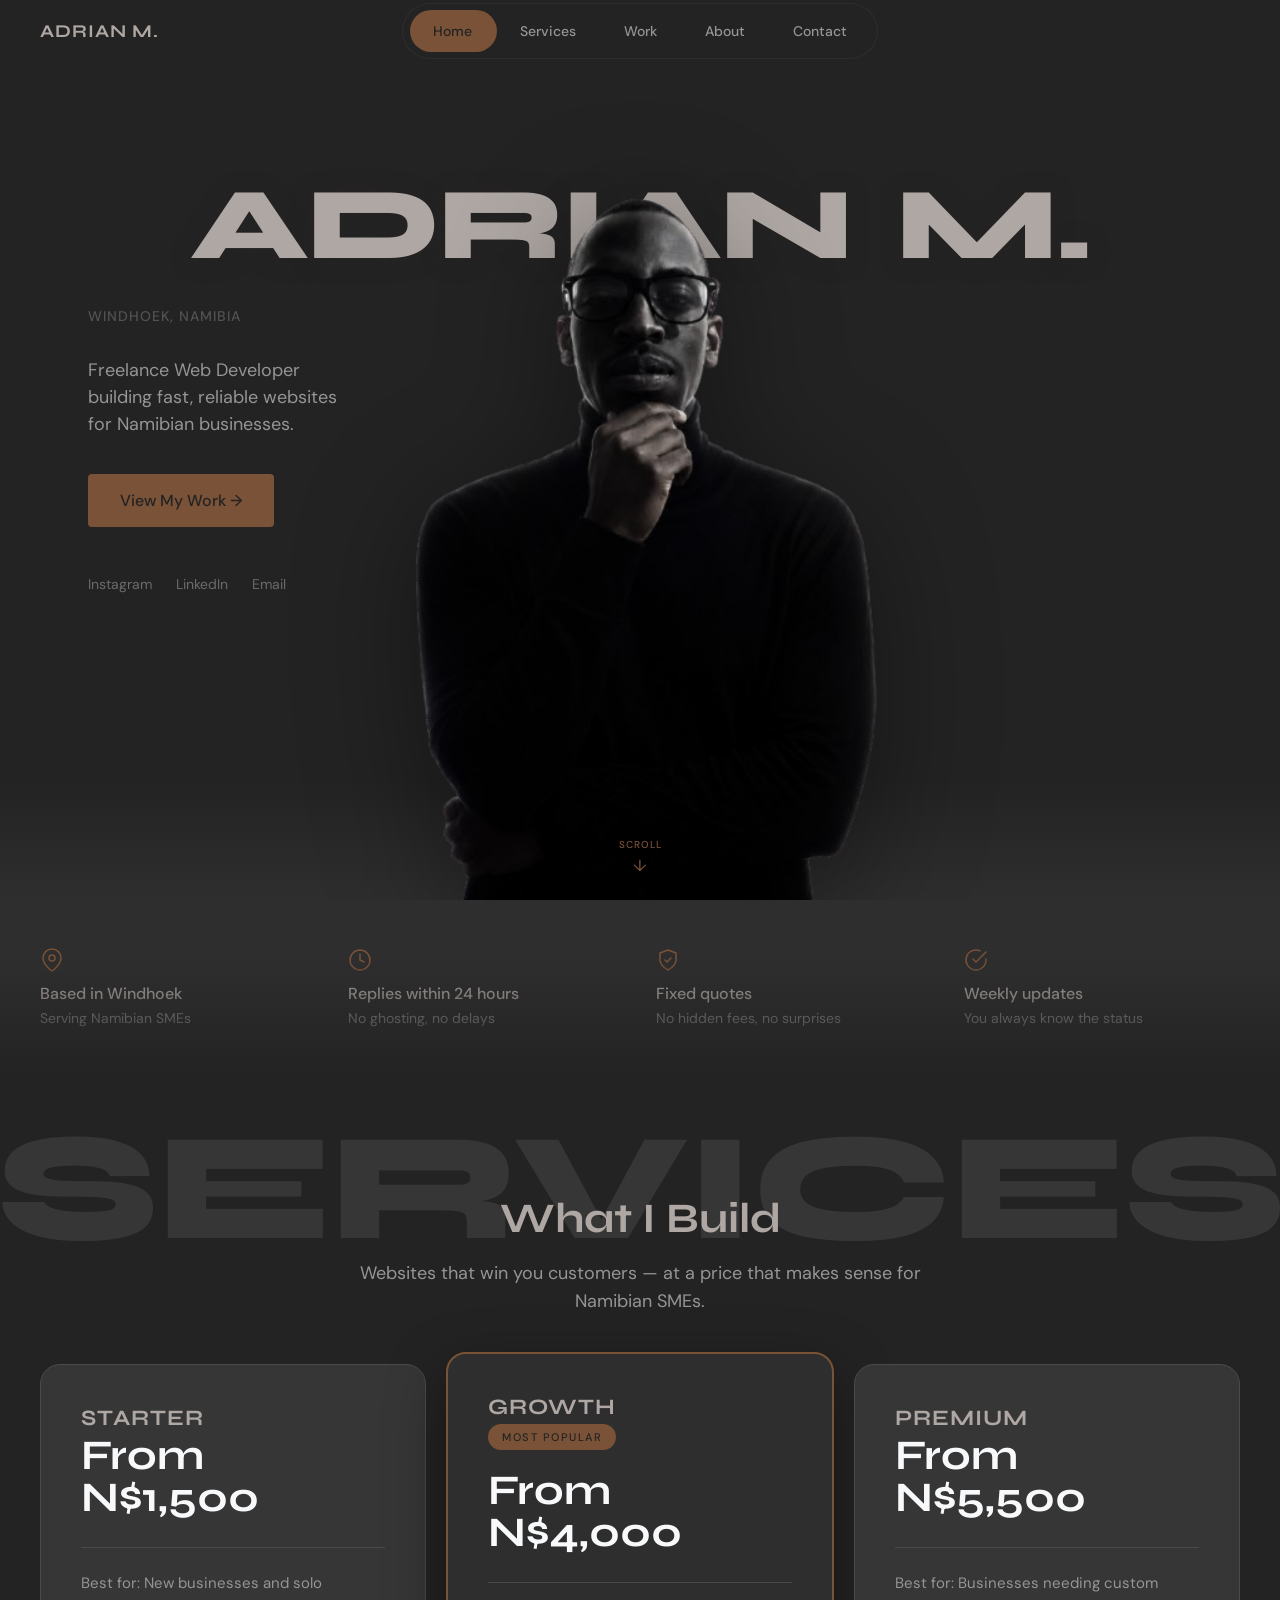
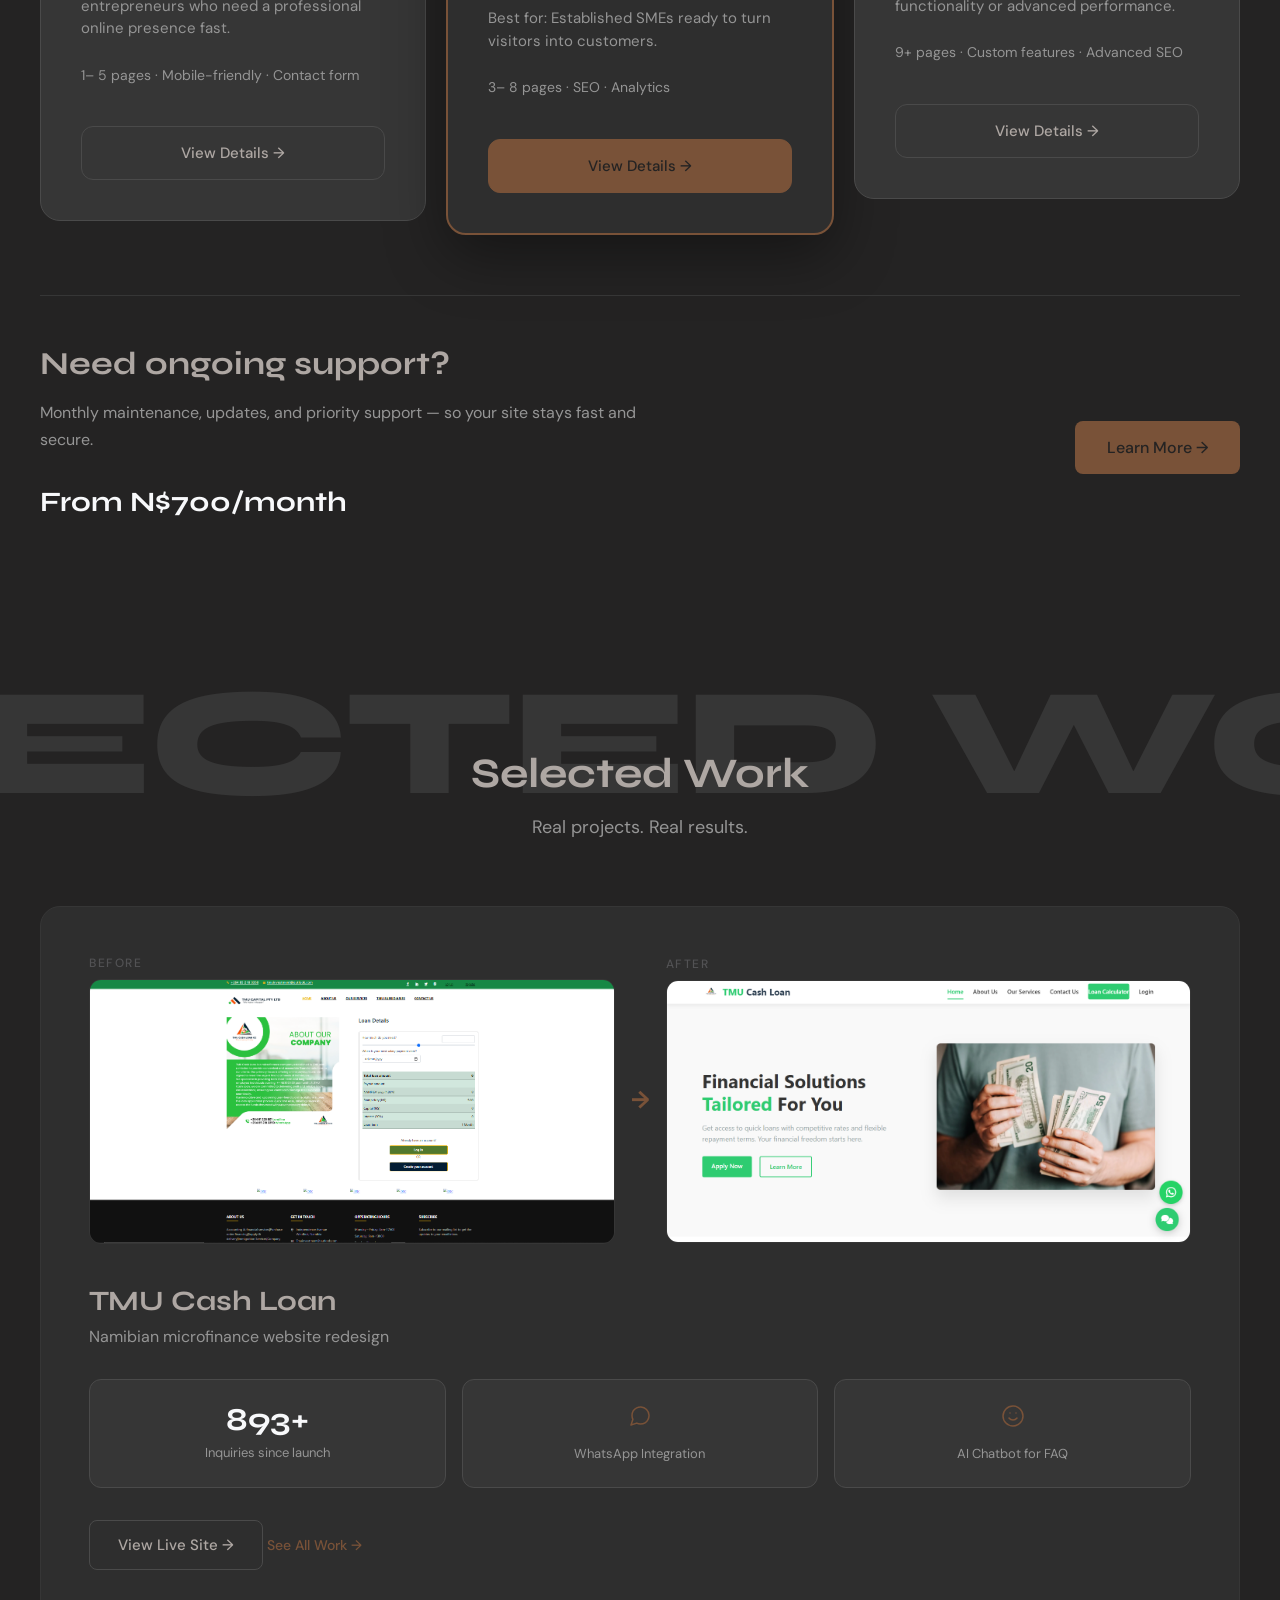
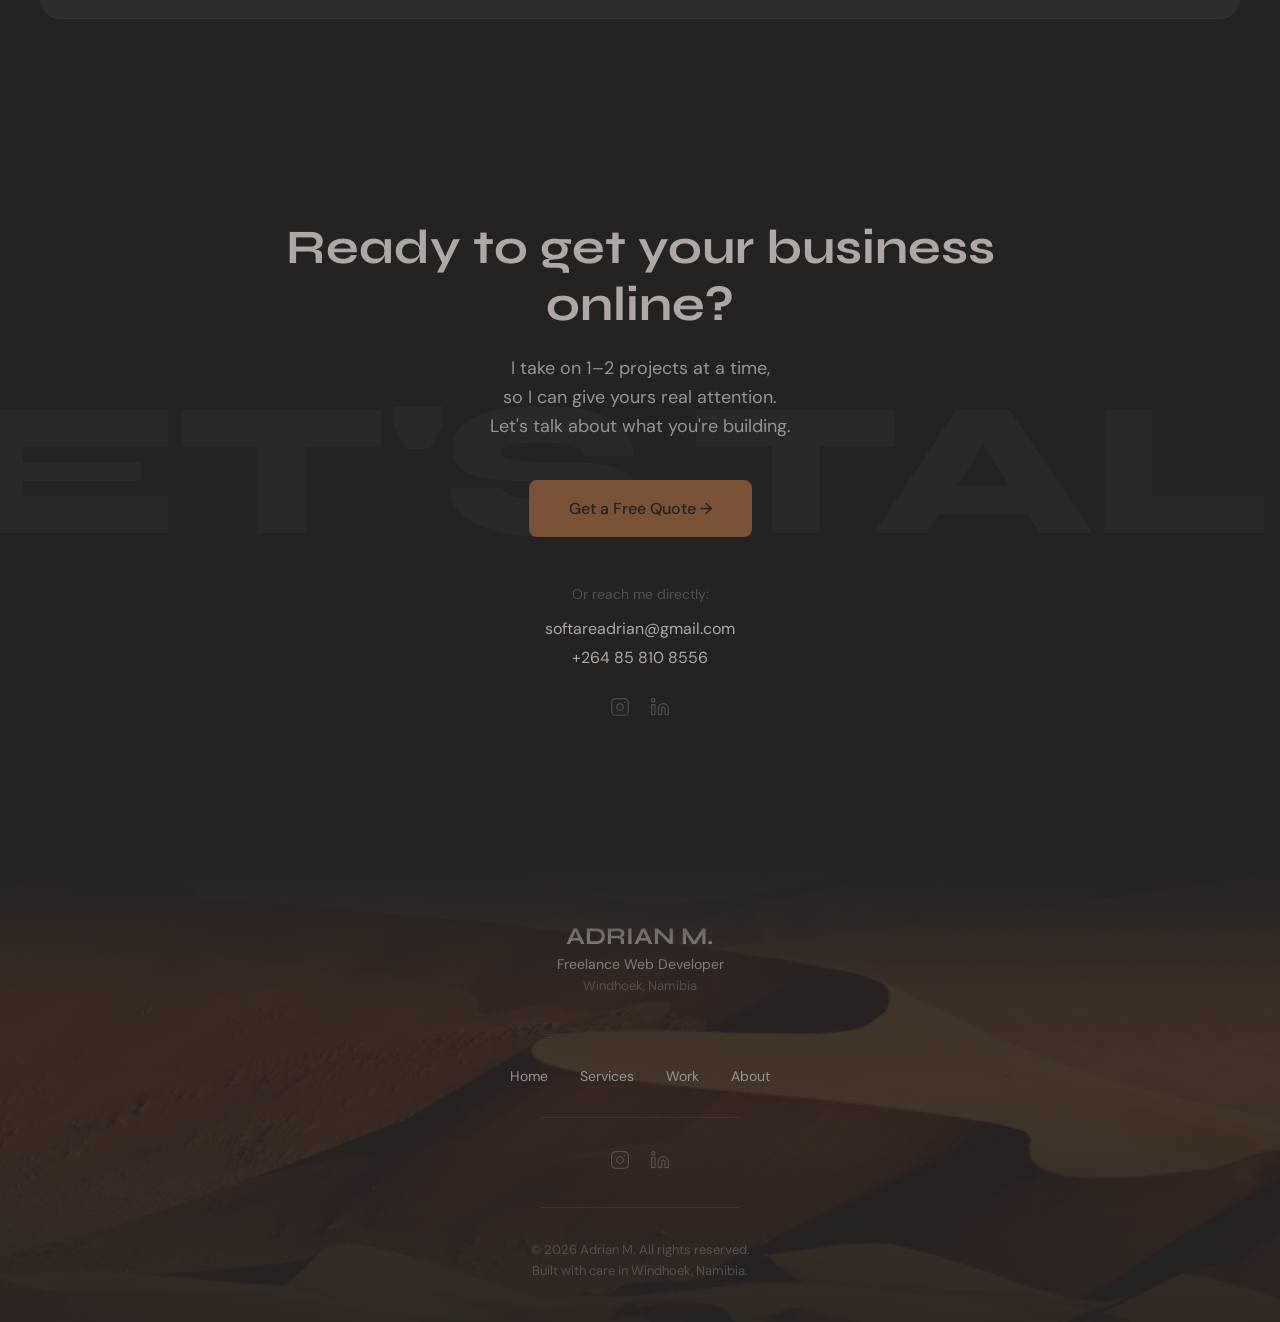
==== commit 5ce7a5d0: "Add files via upload" ====
--- a/index.html
+++ b/index.html
@@ -1,2818 +1,394 @@
-<!DOCTYPE html>
-<html lang="en">
-
-<head>
-  <meta charset="UTF-8">
-  <meta name="viewport" content="width=device-width, initial-scale=1.0">
-  <title>Adrian M. — Freelance Web Developer | Windhoek, Namibia</title>
-  <meta name="description"
-    content="Friendly & approachable freelance web developer in Windhoek, Namibia building fast, reliable websites for local businesses.">
-
-  <!-- Preconnect to Google Fonts CDN -->
-  <link rel="preconnect" href="https://fonts.googleapis.com">
-  <link rel="preconnect" href="https://fonts.gstatic.com" crossorigin>
-
-  <!-- Preload the critical font stylesheet -->
-  <link rel="preload" as="style"
-    href="https://fonts.googleapis.com/css2?family=DM+Sans:wght@400;500&family=Syne:wght@800&display=swap">
-
-  <!-- Load Google Fonts asynchronously with print fallback -->
-  <link rel="stylesheet"
-    href="https://fonts.googleapis.com/css2?family=DM+Sans:wght@400;500&family=Syne:wght@800&display=swap" media="print"
-    onload="this.media='all'">
-
-  <noscript>
-    <link rel="stylesheet"
-      href="https://fonts.googleapis.com/css2?family=DM+Sans:wght@400;500&family=Syne:wght@800&display=swap">
-  </noscript>
-
-  <script>
-    // Progressive Enhancement: Add a .js class immediately to the root element.
-    // This ensures that if JavaScript is disabled, elements are not hidden by animation styles.
-    document.documentElement.classList.add('js');
-  </script>
-
-  <style>
-    /* ==========================================================================
-       1. DESIGN SYSTEM & TOKENS
-       ========================================================================== */
-    :root {
-      /* Color Palette */
-      --bg-primary: #242323;
-      --bg-secondary: #363636;
-      --text-primary: #AEA7A3;
-      --text-secondary: #959595;
-      --text-muted: #525254;
-      --accent: #795238;
-      --accent-hover: #8B6348;
-
-      /* Typography */
-      --font-display: 'Syne', sans-serif;
-      --font-body: 'DM Sans', sans-serif;
-    }
-
-    /* Reset and Core Layout */
-    *,
-    *::before,
-    *::after {
-      box-sizing: border-box;
-      margin: 0;
-      padding: 0;
-    }
-
-    html {
-      font-size: 16px;
-      background-color: var(--bg-primary);
-      color: var(--text-primary);
-      font-family: var(--font-body);
-      scroll-behavior: smooth;
-    }
-
-    body {
-      min-height: 100vh;
-      overflow-x: hidden;
-      background-color: var(--bg-primary);
-      /* Radial gradient centered to add depth and cinema quality */
-      background-image: radial-gradient(ellipse at center, var(--bg-secondary) 0%, var(--bg-primary) 70%);
-      background-attachment: fixed;
-      display: flex;
-      flex-direction: column;
-    }
-
-    /* ==========================================================================
-       2. HERO CONTAINER LAYOUT (Mobile-First)
-       ========================================================================== */
-    .hero {
-      position: relative;
-      width: 100%;
-      min-height: 100vh;
-      display: flex;
-      flex-direction: column;
-      justify-content: space-between;
-      padding: 40px 24px 20px;
-    }
-
-    .hero-container {
-      width: 100%;
-      max-width: 1200px;
-      margin: 0 auto;
-      display: flex;
-      flex-direction: column;
-      align-items: center;
-      justify-content: center;
-      flex: 1;
-      gap: 32px;
-      position: relative;
-    }
-
-    /* Text Zone (Mobile Centered) */
-    .hero-text-zone {
-      display: flex;
-      flex-direction: column;
-      align-items: center;
-      text-align: center;
-      width: 100%;
-      position: relative;
-    }
-
-    .location-label {
-      font-size: 0.875rem;
-      /* 14px */
-      font-weight: 500;
-      color: var(--text-muted);
-      text-transform: uppercase;
-      letter-spacing: 1px;
-      margin-bottom: 12px;
-      position: relative;
-      z-index: 10;
-    }
-
-    .hero-title {
-      font-family: var(--font-display);
-      font-weight: 800;
-      font-size: 3.25rem;
-      /* 52px mobile */
-      color: var(--text-primary);
-      line-height: 0.9;
-      letter-spacing: -2px;
-      margin-bottom: 24px;
-      position: relative;
-      z-index: 2;
-      /* Sits behind image (5) but in front of background */
-    }
-
-    /* Split title spans for separate animations */
-    .hero-title span {
-      display: block;
-    }
-
-    .hero-title .name-first {
-      margin-right: 0;
-    }
-
-    .hero-role {
-      font-size: 1rem;
-      /* 16px mobile */
-      font-weight: 400;
-      color: var(--text-secondary);
-      line-height: 1.5;
-      margin-bottom: 32px;
-      max-width: 440px;
-      position: relative;
-      z-index: 10;
-    }
-
-    .br-desktop {
-      display: none;
-    }
-
-    .hero-actions {
-      margin-bottom: 40px;
-      width: 100%;
-      display: flex;
-      justify-content: center;
-      position: relative;
-      z-index: 10;
-    }
-
-    /* Primary CTA Button */
-    .btn-primary {
-      display: inline-block;
-      width: 100%;
-      max-width: 320px;
-      background-color: var(--accent);
-      color: var(--bg-primary);
-      font-family: var(--font-body);
-      font-weight: 500;
-      font-size: 1rem;
-      /* 16px */
-      text-align: center;
-      text-decoration: none;
-      padding: 16px 32px;
-      border-radius: 4px;
-      transition: background-color 300ms ease, transform 300ms ease, box-shadow 300ms ease;
-      border: none;
-      cursor: pointer;
-    }
-
-    .btn-primary:hover {
-      background-color: var(--accent-hover);
-      transform: translateY(-2px);
-      box-shadow: 0 8px 24px rgba(121, 82, 56, 0.3);
-    }
-
-    .btn-primary:focus-visible {
-      outline: 2px solid var(--text-primary);
-      outline-offset: 4px;
-    }
-
-    /* Social Navigation */
-    .hero-socials {
-      display: flex;
-      gap: 24px;
-      justify-content: center;
-      position: relative;
-      z-index: 10;
-    }
-
-    .hero-socials a {
-      font-size: 0.875rem;
-      /* 14px */
-      font-weight: 400;
-      color: var(--text-muted);
-      text-decoration: none;
-      position: relative;
-      transition: color 200ms ease;
-    }
-
-    .hero-socials a::after {
-      content: '';
-      position: absolute;
-      left: 0;
-      bottom: -2px;
-      width: 100%;
-      height: 1px;
-      background-color: var(--text-primary);
-      transform: scaleX(0);
-      transform-origin: bottom right;
-      transition: transform 200ms ease;
-    }
-
-    .hero-socials a:hover {
-      color: var(--text-primary);
-    }
-
-    .hero-socials a:hover::after {
-      transform: scaleX(1);
-      transform-origin: bottom left;
-    }
-
-    .hero-socials a:focus-visible {
-      outline: 2px solid var(--text-primary);
-      outline-offset: 4px;
-    }
-
-    /* Image Zone (Mobile Centered) */
-    .hero-image-zone {
-      display: flex;
-      justify-content: center;
-      align-items: flex-end;
-      width: 100%;
-      height: auto;
-      position: relative;
-      z-index: 5;
-      /* Sits in front of title (2) but behind other text (10) */
-    }
-
-    .cutout-wrapper {
-      position: relative;
-      width: 220px;
-      /* ~200-240px wide mobile */
-      height: auto;
-      display: flex;
-      align-items: flex-end;
-    }
-
-    .cutout-image {
-      width: 100%;
-      height: auto;
-      display: block;
-      object-fit: contain;
-      filter: drop-shadow(0 20px 60px rgba(0, 0, 0, 0.4));
-    }
-
-    /* Scroll Indicator */
-    .scroll-indicator {
-      display: flex;
-      flex-direction: column;
-      align-items: center;
-      gap: 4px;
-      color: var(--accent);
-      text-decoration: none;
-      margin-top: 24px;
-      align-self: center;
-      transition: color 200ms ease;
-      z-index: 20;
-    }
-
-    .scroll-indicator:hover {
-      color: var(--accent-hover);
-    }
-
-    .scroll-indicator:focus-visible {
-      outline: 2px solid var(--text-primary);
-      outline-offset: 4px;
-    }
-
-    .scroll-text {
-      font-size: 0.75rem;
-      /* 12px */
-      font-weight: 500;
-      text-transform: uppercase;
-      letter-spacing: 1px;
-    }
-
-    .scroll-arrow {
-      font-size: 1rem;
-      animation: bounce 2s infinite ease-in-out;
-    }
-
-    @keyframes bounce {
-
-      0%,
-      100% {
-        transform: translateY(0);
-      }
-
-      50% {
-        transform: translateY(8px);
-      }
-    }
-
-    /* ==========================================================================
-       3. TABLET LAYOUT (min-width: 768px and < 1024px)
-       ========================================================================== */
-    @media (min-width: 768px) {
-      .hero {
-        padding: 60px 40px 30px;
-      }
-
-      .hero-title {
-        font-size: 4.5rem;
-        /* ~72px */
-      }
-
-      .hero-title span {
-        display: inline-block;
-      }
-
-      .hero-title .name-first {
-        margin-right: 0.15em;
-      }
-
-      .hero-role {
-        font-size: 1.125rem;
-        /* 18px */
-        max-width: 520px;
-      }
-
-      .cutout-wrapper {
-        width: 320px;
-        /* larger image for balanced tablet layout */
-      }
-    }
-
-    /* ==========================================================================
-       4. DESKTOP LAYOUT (min-width: 1024px)
-       ========================================================================== */
-    @media (min-width: 1024px) {
-      .hero {
-        height: 100vh;
-        min-height: 600px;
-        max-height: 900px;
-        padding: 0;
-        overflow: hidden;
-      }
-
-      .hero-container {
-        flex-direction: row;
-        align-items: center;
-        justify-content: space-between;
-        height: 100%;
-        padding: 0 48px;
-        gap: 0;
-        position: relative;
-      }
-
-      .hero-text-zone {
-        width: 40%;
-        align-items: flex-start;
-        text-align: left;
-        padding: 0;
-        position: static; /* Set to static so absolute children (title) position relative to .hero-container */
-        z-index: auto;
-        /* Allow children to stack independently */
-      }
-
-      .hero-title {
-        font-size: 8vw;
-        /* Fluid typography centered in background */
-        white-space: nowrap;
-        margin-bottom: 0;
-        position: absolute;
-        left: 50%;
-        top: 25%;
-        transform: translate(-50%, -50%);
-        width: 100%;
-        text-align: center;
-        z-index: 2;
-        /* Behind cutout (5) but in front of gradient background */
-        pointer-events: none;
-        /* Let clicks pass through */
-      }
-
-      .hero-title span {
-        display: inline-block;
-      }
-
-      .hero-title .name-first {
-        margin-right: 0.15em;
-      }
-
-      .hero-role {
-        font-size: 1.125rem;
-        /* 18px */
-        max-width: 440px;
-        /* enforces max 2 lines on desktop */
-        margin-bottom: 36px;
-      }
-
-      .br-desktop {
-        display: inline;
-      }
-
-      .hero-actions {
-        justify-content: flex-start;
-        margin-bottom: 48px;
-      }
-
-      .btn-primary {
-        width: auto;
-        max-width: none;
-      }
-
-      .hero-socials {
-        justify-content: flex-start;
-      }
-
-      /* Absolute centered image zone in front of title */
-      .hero-image-zone {
-        width: 100%;
-        height: 100%;
-        position: absolute;
-        left: 0;
-        bottom: 0;
-        z-index: 5;
-        /* In front of title (2) but behind other text elements (10) */
-        display: flex;
-        justify-content: center;
-        align-items: flex-end;
-        pointer-events: none;
-      }
-
-      .cutout-wrapper {
-        width: auto;
-        height: 85%;
-        /* 75-85% of viewport height */
-        max-height: 765px;
-        left: 0;
-        /* Centered, no offset */
-        position: relative;
-        display: flex;
-        align-items: flex-end;
-      }
-
-      .cutout-image {
-        height: 100%;
-        width: auto;
-        max-width: none;
-      }
-
-      .scroll-indicator {
-        position: absolute;
-        bottom: 30px;
-        left: 50%;
-        transform: translateX(-50%);
-        margin-top: 0;
-      }
-    }
-
-    /* Screen height clamp for landscape or short desktop viewports */
-    @media (max-height: 680px) and (min-width: 1024px) {
-      .hero-title {
-        font-size: 6rem;
-      }
-
-      .hero-role {
-        margin-bottom: 24px;
-      }
-
-      .hero-actions {
-        margin-bottom: 32px;
-      }
-    }
-
-    /* ==========================================================================
-       5. STAGGERED REVEAL ANIMATIONS (Progressive Enhancement)
-       ========================================================================== */
-    /* Define initial hidden states only when JS is enabled */
-    .js .reveal-location {
-      opacity: 0;
-      transform: translateY(-20px);
-    }
-
-    .js .reveal-title-first {
-      opacity: 0;
-      transform: translateX(-30px);
-    }
-
-    .js .reveal-title-last {
-      opacity: 0;
-      transform: translateX(30px);
-    }
-
-    .js .reveal-role {
-      opacity: 0;
-      transform: translateY(20px);
-    }
-
-    .js .reveal-cta {
-      opacity: 0;
-      transform: translateY(20px);
-    }
-
-    .js .reveal-cutout {
-      opacity: 0;
-      transform: scale(1.02);
-    }
-
-    .js .reveal-socials {
-      opacity: 0;
-    }
-
-    .js .reveal-scroll {
-      opacity: 0;
-    }
-
-    /* Transitions triggered when the .loaded class is added to body */
-    .js .loaded .reveal-location {
-      opacity: 1;
-      transform: translateY(0);
-      transition: opacity 600ms cubic-bezier(0.25, 0.1, 0.25, 1), transform 600ms cubic-bezier(0.25, 0.1, 0.25, 1);
-      transition-delay: 200ms;
-    }
-
-    .js .loaded .reveal-title-first {
-      opacity: 1;
-      transform: translateX(0);
-      transition: opacity 700ms cubic-bezier(0.25, 0.1, 0.25, 1), transform 700ms cubic-bezier(0.25, 0.1, 0.25, 1);
-      transition-delay: 400ms;
-    }
-
-    .js .loaded .reveal-title-last {
-      opacity: 1;
-      transform: translateX(0);
-      transition: opacity 700ms cubic-bezier(0.25, 0.1, 0.25, 1), transform 700ms cubic-bezier(0.25, 0.1, 0.25, 1);
-      transition-delay: 400ms;
-    }
-
-    .js .loaded .reveal-role {
-      opacity: 1;
-      transform: translateY(0);
-      transition: opacity 600ms cubic-bezier(0.25, 0.1, 0.25, 1), transform 600ms cubic-bezier(0.25, 0.1, 0.25, 1);
-      transition-delay: 600ms;
-    }
-
-    .js .loaded .reveal-cta {
-      opacity: 1;
-      transform: translateY(0);
-      transition: opacity 600ms cubic-bezier(0.25, 0.1, 0.25, 1), transform 600ms cubic-bezier(0.25, 0.1, 0.25, 1);
-      transition-delay: 800ms;
-    }
-
-    .js .loaded .reveal-cutout {
-      opacity: 1;
-      transform: scale(1);
-      transition: opacity 800ms cubic-bezier(0.25, 0.1, 0.25, 1), transform 800ms cubic-bezier(0.25, 0.1, 0.25, 1);
-      transition-delay: 300ms;
-    }
-
-    .js .loaded .reveal-socials {
-      opacity: 1;
-      transition: opacity 500ms cubic-bezier(0.25, 0.1, 0.25, 1);
-      transition-delay: 1000ms;
-    }
-
-    .js .loaded .reveal-scroll {
-      opacity: 1;
-      transition: opacity 500ms cubic-bezier(0.25, 0.1, 0.25, 1);
-      transition-delay: 1200ms;
-    }
-
-    /* ==========================================================================
-       6. REDUCED MOTION ACCESSIBILITY OVERRIDE
-       ========================================================================== */
-    @media (prefers-reduced-motion: reduce) {
-
-      .js .reveal-location,
-      .js .reveal-title-first,
-      .js .reveal-title-last,
-      .js .reveal-role,
-      .js .reveal-cta,
-      .js .reveal-cutout,
-      .js .reveal-socials,
-      .js .reveal-scroll {
-        transform: none !important;
-        transition: opacity 150ms ease-out !important;
-        transition-delay: 0ms !important;
-      }
-
-      .scroll-arrow {
-        animation: none !important;
-      }
-
-      .btn-primary {
-        transition: background-color 150ms ease-out !important;
-        transform: none !important;
-        box-shadow: none !important;
-      }
-    }
-
-    /* === POLISH PASS ADJUSTMENTS === */
-
-    /* Adjustment 1: Name Readability (Text Shadow) */
-    .hero-name,
-    .hero-title {
-      text-shadow: 0 2px 20px rgba(36, 35, 35, 0.8);
-    }
-
-    /* Adjustment 2: Location Label Spacing */
-    .hero-location,
-    .location-label {
-      margin-bottom: 6px; /* Mobile default (~30% reduction from 8px) */
-      position: relative;
-      z-index: 10;
-    }
-
-    .hero-role {
-      margin-top: 16px; /* Mobile default (~30% reduction from 24px) */
-      position: relative;
-      z-index: 10;
-    }
-
-    @media (min-width: 768px) {
-      .hero-location,
-      .location-label {
-        margin-bottom: 8px; /* Desktop/Tablet spacing */
-      }
-      .hero-role {
-        margin-top: 24px; /* Desktop/Tablet spacing */
-      }
-    }
-
-    /* Adjustment 3: Social Links Visibility */
-    .hero-socials a {
-      color: #6A6A6A; /* Increased brightness for guaranteed readability */
-      transition: color 200ms ease;
-    }
-
-    .hero-socials a:hover,
-    .hero-socials a:focus,
-    .hero-socials a:focus-visible {
-      color: #AEA7A3; /* Shift to primary text color */
-      text-decoration: underline;
-    }
-
-    /* Adjustment 4: Scroll Indicator Position */
-    .hero-scroll,
-    .scroll-indicator {
-      position: absolute;
-      bottom: 16px; /* Mobile default sits closer to bottom edge */
-      left: 50%;
-      transform: translateX(-50%);
-      font-size: 10px; /* Reduced from 12px */
-      letter-spacing: 1px;
-      text-transform: uppercase;
-      color: #795238;
-      z-index: 10; /* Ensure it sits above the cutout */
-      margin-top: 0; /* Reset default margins */
-    }
-
-    .scroll-text {
-      font-size: 10px; /* Synchronize text font-size */
-    }
-
-    @media (min-width: 1024px) {
-      .hero-scroll,
-      .scroll-indicator {
-        bottom: 24px; /* Desktop position below cutout torso */
-      }
-    }
-
-    /* Adjustment 5: CTA Hover State */
-    .hero-cta,
-    .btn-primary {
-      display: inline-block;
-      padding: 16px 32px;
-      background-color: #795238;
-      color: #242323;
-      font-family: 'DM Sans', sans-serif;
-      font-weight: 500;
-      font-size: 16px;
-      border-radius: 4px;
-      text-decoration: none;
-
-      /* Base transition */
-      transition: background-color 300ms ease, 
-                  transform 300ms cubic-bezier(0.25, 0.1, 0.25, 1),
-                  box-shadow 300ms ease;
-    }
-
-    .hero-cta:hover,
-    .btn-primary:hover {
-      background-color: #8B6348;
-      transform: translateY(-2px);
-      box-shadow: 0 8px 24px rgba(121, 82, 56, 0.3);
-    }
-
-    .hero-cta:focus-visible,
-    .btn-primary:focus-visible {
-      outline: 2px solid #AEA7A3;
-      outline-offset: 4px;
-    }
-
-    .hero-cta:active,
-    .btn-primary:active {
-      transform: translateY(0);
-      box-shadow: 0 4px 12px rgba(121, 82, 56, 0.2);
-    }
-
-    /* ==========================================================================
-       7. CREDIBILITY STRIP
-       ========================================================================== */
-    .credibility-strip {
-      background-color: #2E2E2E;
-      padding: 32px 20px;
-      width: 100%;
-    }
-
-    .credibility-grid {
-      display: grid;
-      grid-template-columns: 1fr;
-      gap: 24px;
-      max-width: 1200px;
-      margin: 0 auto;
-    }
-
-    .credibility-item {
-      display: flex;
-      flex-direction: row;
-      align-items: flex-start;
-      gap: 12px;
-      transition: opacity 600ms ease, transform 600ms ease;
-    }
-
-    .js .credibility-item {
-      opacity: 0;
-      transform: translateY(20px);
-    }
-
-    .js .credibility-item.visible {
-      opacity: 1;
-      transform: translateY(0);
-    }
-
-    .js .credibility-item:nth-child(1) { transition-delay: 0ms; }
-    .js .credibility-item:nth-child(2) { transition-delay: 100ms; }
-    .js .credibility-item:nth-child(3) { transition-delay: 200ms; }
-    .js .credibility-item:nth-child(4) { transition-delay: 300ms; }
-
-    .credibility-icon {
-      flex-shrink: 0;
-    }
-
-    .credibility-text {
-      display: flex;
-      flex-direction: column;
-    }
-
-    .credibility-label {
-      font-family: var(--font-body);
-      font-weight: 500;
-      font-size: 16px;
-      line-height: 1.3;
-      color: #AEA7A3;
-      margin: 0;
-      transition: color 200ms ease;
-    }
-
-    .credibility-sub-label {
-      font-family: var(--font-body);
-      font-weight: 400;
-      font-size: 14px;
-      line-height: 1.4;
-      color: #959595;
-      margin: 0;
-      margin-top: 4px;
-    }
-
-    @media (min-width: 768px) {
-      .credibility-strip {
-        padding: 40px 24px;
-      }
-      .credibility-grid {
-        grid-template-columns: repeat(2, 1fr);
-        gap: 24px;
-      }
-    }
-
-    @media (min-width: 1024px) {
-      .credibility-strip {
-        padding: 48px 0;
-      }
-      .credibility-grid {
-        grid-template-columns: repeat(4, 1fr);
-        gap: 32px;
-      }
-      .credibility-item {
-        flex-direction: column;
-      }
-      .credibility-item:hover .credibility-label {
-        color: #F8F9FB;
-      }
-    }
-
-    @media (prefers-reduced-motion: reduce) {
-      .js .credibility-item {
-        transition: none !important;
-        opacity: 1 !important;
-        transform: none !important;
-      }
-    }
-
-    /* ==========================================================================
-       8. SERVICES PREVIEW SECTION (Matte Restyle v2.0)
-       ========================================================================== */
-    .services-section {
-      background-color: #242323;   /* Seamless dark canvas, same as hero */
-      padding: 80px 20px 60px;     /* Extra top for background headline */
-      width: 100%;
-      position: relative;          /* Anchor for the absolute background headline */
-      overflow: hidden;            /* Contain the large headline within bounds */
-    }
-
-    /* Large faint watermark headline behind cards — matte, not glossy */
-    .services-bg-headline {
-      position: absolute;
-      top: 20px;
-      left: 50%;
-      transform: translateX(-50%);
-      font-family: var(--font-display);
-      font-weight: 800;
-      font-size: clamp(60px, 12vw, 160px);
-      color: #363636;              /* Barely visible against #242323 — matte watermark */
-      letter-spacing: -2px;
-      text-transform: uppercase;
-      white-space: nowrap;
-      z-index: 0;
-      pointer-events: none;
-      user-select: none;
-    }
-
-    /* Content container sits above background headline */
-    .services-content {
-      max-width: 1200px;
-      margin: 0 auto;
-      position: relative;
-      z-index: 1;
-    }
-
-    .services-header {
-      margin-bottom: 48px;
-      text-align: center;          /* Centered layout from reference */
-    }
-
-    .services-title {
-      font-family: var(--font-display);
-      font-weight: 700;
-      font-size: 32px;
-      line-height: 1.1;
-      color: #AEA7A3;
-      margin-bottom: 16px;
-    }
-
-    .services-subtitle {
-      font-family: var(--font-body);
-      font-weight: 400;
-      font-size: 16px;
-      line-height: 1.6;
-      color: #959595;
-      max-width: 600px;
-      margin: 0 auto;              /* Center the subtitle under the heading */
-    }
-
-    /* Cards grid — stacked on mobile, row on larger screens */
-    .services-grid {
-      display: flex;
-      flex-direction: column;
-      gap: 16px;
-      align-items: stretch;
-    }
-
-    /* ---- Base Card ---- */
-    .service-card {
-      background-color: #363636;   /* Solid matte dark gray — no transparency, no blur */
-      border: 1px solid #4A4A4A;   /* Subtle matte border */
-      border-radius: 16px;         /* Mobile radius */
-      padding: 32px;               /* Mobile padding */
-      display: flex;
-      flex-direction: column;
-      position: relative;
-      z-index: 1;
-      /* Transition includes opacity for scroll animation + hover states */
-      transition: border-color 300ms ease, transform 600ms ease, opacity 600ms ease;
-    }
-
-    /* Scroll-triggered reveal (progressive enhancement) */
-    .js .service-card {
-      opacity: 0;
-      transform: translateY(30px);
-    }
-
-    .js .service-card.visible {
-      opacity: 1;
-      transform: translateY(0);
-    }
-
-    /* Stagger delays — featured card (nth-child 2) reveals first */
-    .js .service-card:nth-child(1) { transition-delay: 100ms; }
-    .js .service-card:nth-child(2) { transition-delay: 0ms; }
-    .js .service-card:nth-child(3) { transition-delay: 200ms; }
-
-    /* ---- Featured Card (Growth — center) ---- */
-    .service-card--featured {
-      background-color: #2E2E2E;   /* Slightly different shade to stand out matte-style */
-      border: 2px solid #795238;   /* Warm brown accent border — matte, not glowing */
-      /* Elevation on mobile: not elevated (no room) — only on desktop via media query */
-      order: -1;                   /* Featured appears first on mobile stack */
-    }
-
-    /* ---- Card Typography ---- */
-    /* Tier name: uppercase, tracked, Syne */
-    .service-tier {
-      font-family: var(--font-display);
-      font-weight: 700;
-      font-size: 18px;
-      color: #AEA7A3;
-      margin-bottom: 4px;
-      text-transform: uppercase;
-      letter-spacing: 1px;
-    }
-
-    /* "MOST POPULAR" pill badge — featured card only */
-    .service-badge {
-      display: inline-block;
-      background-color: #795238;   /* Warm brown fill — matte */
-      color: #242323;
-      font-family: var(--font-body);
-      font-weight: 500;
-      font-size: 11px;
-      text-transform: uppercase;
-      letter-spacing: 1.5px;
-      padding: 6px 14px;
-      border-radius: 20px;         /* Pill shape */
-      margin-bottom: 20px;
-      align-self: flex-start;
-    }
-
-    /* Price: large, high-contrast off-white */
-    .service-price {
-      font-family: var(--font-display);
-      font-weight: 700;
-      font-size: 32px;
-      color: #F8F9FB;
-      margin-bottom: 4px;
-      display: block;
-      line-height: 1;
-    }
-
-    /* Sub-label under price: "Starting price" */
-    .service-price-label {
-      font-family: var(--font-body);
-      font-weight: 400;
-      font-size: 13px;
-      color: #959595;
-      letter-spacing: 0.5px;
-      display: block;
-      margin-bottom: 0;
-    }
-
-    /* Matte divider between price block and feature list */
-    .service-divider {
-      width: 100%;
-      height: 1px;
-      background-color: #4A4A4A;   /* Solid matte separator — NO gradient */
-      border: none;
-      margin: 24px 0;
-    }
-
-    /* "Best for" description */
-    .service-best-for {
-      font-family: var(--font-body);
-      font-weight: 400;
-      font-size: 15px;
-      color: #959595;
-      line-height: 1.5;
-      margin-bottom: 24px;
-    }
-
-    /* Feature list with checkmark bullets */
-    .service-features {
-      list-style: none;
-      padding: 0;
-      margin: 0 0 32px 0;
-    }
-
-    .service-features li {
-      font-family: var(--font-body);
-      font-weight: 400;
-      font-size: 14px;
-      color: #AEA7A3;
-      line-height: 1.6;
-      padding-left: 28px;
-      position: relative;
-      margin-bottom: 14px;
-    }
-
-    /* Checkmark bullet in warm brown */
-    .service-features li::before {
-      content: "✓";
-      color: #795238;
-      position: absolute;
-      left: 0;
-      font-size: 14px;
-      font-weight: 700;
-      line-height: 1.6;
-    }
-
-    /* ---- CTA Buttons ---- */
-    /* Base card CTA: outline style (ghost button) */
-    .service-cta {
-      margin-top: auto;            /* Always anchors to card bottom */
-      display: block;
-      width: 100%;
-      padding: 16px 24px;
-      background-color: transparent;
-      color: #AEA7A3;
-      font-family: var(--font-body);
-      font-weight: 500;
-      font-size: 15px;
-      text-align: center;
-      border-radius: 12px;
-      border: 1px solid #4A4A4A;   /* Subtle matte border */
-      text-decoration: none;
-      transition: background-color 300ms ease, color 300ms ease, border-color 300ms ease, transform 300ms ease;
-    }
-
-    .service-cta:hover {
-      background-color: #4A4A4A;
-      color: #F8F9FB;
-      border-color: #6A6A6A;
-    }
-
-    .service-cta:focus-visible {
-      outline: 2px solid #AEA7A3;
-      outline-offset: 4px;
-    }
-
-    /* Featured card CTA: inverted (filled warm brown) */
-    .service-card--featured .service-cta {
-      background-color: #795238;
-      color: #242323;
-      border-color: #795238;
-    }
-
-    .service-card--featured .service-cta:hover {
-      background-color: #8B6348;
-      color: #242323;
-      border-color: #8B6348;
-      transform: translateY(-2px);
-      box-shadow: 0 8px 24px rgba(121, 82, 56, 0.3);
-    }
-
-    /* ---- Retainer Callout ---- */
-    /* Transparent background — inherits section's #242323 */
-    .retainer-callout {
-      display: flex;
-      flex-direction: column;      /* Stacked on mobile */
-      gap: 24px;
-      padding-top: 48px;
-      border-top: 1px solid #363636; /* Subtle matte separator */
-      margin-top: 48px;
-      position: relative;
-      z-index: 1;
-    }
-
-    .retainer-content {
-      display: flex;
-      flex-direction: column;
-    }
-
-    .retainer-heading {
-      font-family: var(--font-display);
-      font-weight: 700;
-      font-size: 20px;
-      color: #AEA7A3;
-      margin-bottom: 8px;
-    }
-
-    .retainer-body {
-      font-family: var(--font-body);
-      font-weight: 400;
-      font-size: 15px;
-      color: #959595;
-      line-height: 1.5;
-      margin-bottom: 8px;
-    }
-
-    .retainer-price {
-      font-family: var(--font-display);
-      font-weight: 700;
-      font-size: 18px;
-      color: #F8F9FB;
-    }
-
-    /* Text-link CTA — different hierarchy from card buttons */
-    .retainer-cta {
-      color: #795238;
-      font-family: var(--font-body);
-      font-weight: 500;
-      font-size: 15px;
-      text-decoration: none;
-      white-space: nowrap;
-      align-self: flex-start;      /* Left-align on mobile */
-      transition: color 200ms ease;
-    }
-
-    .retainer-cta:hover {
-      color: #8B6348;
-    }
-
-    .retainer-cta:focus-visible {
-      outline: 2px solid #AEA7A3;
-      outline-offset: 4px;
-    }
-
-    /* ---- Tablet (768px–1023px) ---- */
-    @media (min-width: 768px) {
-      .services-section {
-        padding: 100px 24px 80px;
-      }
-      .services-title {
-        font-size: 38px;
-      }
-      .services-grid {
-        flex-direction: row;
-        gap: 20px;
-        align-items: flex-start;
-      }
-      .service-card {
-        padding: 32px;
-        flex: 1 1 0;
-      }
-      /* Featured card not elevated on tablet — space constraint */
-      .service-card--featured {
-        order: 0;
-      }
-      .service-tier {
-        font-size: 18px;
-      }
-      .service-price {
-        font-size: 34px;
-      }
-      .retainer-callout {
-        flex-direction: row;
-        justify-content: space-between;
-        align-items: center;
-      }
-      .retainer-cta {
-        align-self: center;
-      }
-    }
-
-    /* ---- Desktop (≥1024px) ---- */
-    @media (min-width: 1024px) {
-      .services-section {
-        padding: 120px 0 80px;     /* Extra top for watermark headline */
-      }
-      .services-title {
-        font-size: 42px;
-      }
-      .services-subtitle {
-        font-size: 18px;
-      }
-      .service-card {
-        padding: 40px;
-        border-radius: 20px;       /* Full rounded corners on desktop */
-      }
-      .service-price {
-        font-size: 42px;
-      }
-      .service-tier {
-        font-size: 22px;
-      }
-
-      /* Featured card elevated via transform on desktop */
-      .service-card--featured {
-        transform: translateY(-12px);
-        box-shadow: 0 20px 60px rgba(0, 0, 0, 0.4);
-      }
-
-      /* Desktop hover states — matte only, no glow */
-      .service-card:hover {
-        border-color: #5A5A5A;     /* Slightly brighter border */
-      }
-
-      .service-card--featured:hover {
-        border-color: #8B6348;
-        transform: translateY(-14px); /* Slightly more lift */
-      }
-
-      /* Correct the visible state for featured card on desktop */
-      .js .service-card--featured.visible {
-        transform: translateY(-12px);
-      }
-
-      .js .service-card--featured.visible:hover {
-        transform: translateY(-14px);
-      }
-    }
-
-    /* ---- Reduced Motion Override ---- */
-    @media (prefers-reduced-motion: reduce) {
-      .js .service-card {
-        transition: none !important;
-        opacity: 1 !important;
-      }
-      .js .service-card:not(.service-card--featured) {
-        transform: none !important;
-      }
-      /* Featured card retains its static elevation, no animation */
-      .js .service-card--featured,
-      .js .service-card--featured.visible,
-      .service-card--featured {
-        transform: translateY(-12px) !important;
-      }
-      @media (max-width: 1023px) {
-        .js .service-card--featured,
-        .js .service-card--featured.visible,
-        .service-card--featured {
-          transform: none !important;
-        }
-      }
-      .service-card:hover,
-      .service-card--featured:hover {
-        transform: none !important;
-      }
-    }
-
-    /* ==========================================================================
-       Selected Work Section
-       ========================================================================== */
-    .work-section {
-      background-color: #242323;
-      padding: 80px 20px 60px;
-      width: 100%;
-      position: relative;
-      overflow: hidden;
-    }
-
-    /* Large faint watermark headline behind content — matte, not glossy */
-    .work-bg-headline {
-      position: absolute;
-      top: 20px;
-      left: 50%;
-      transform: translateX(-50%);
-      font-family: var(--font-display);
-      font-weight: 800;
-      font-size: clamp(60px, 12vw, 160px);
-      color: #363636;
-      letter-spacing: -2px;
-      text-transform: uppercase;
-      white-space: nowrap;
-      z-index: 0;
-      pointer-events: none;
-      user-select: none;
-    }
-
-    /* Content container sits above background headline */
-    .work-content {
-      max-width: 1200px;
-      margin: 0 auto;
-      position: relative;
-      z-index: 1;
-    }
-
-    .work-header {
-      margin-bottom: 48px;
-      text-align: left;
-      max-width: 600px;
-    }
-
-    @media (min-width: 768px) {
-      .work-section {
-        padding: 100px 24px 80px;
-      }
-      .work-header {
-        margin-bottom: 64px;
-      }
-    }
-
-    @media (min-width: 1024px) {
-      .work-section {
-        padding: 120px 0 80px;
-      }
-    }
-
-    .work-title-section {
-      font-family: var(--font-display);
-      font-weight: 700;
-      font-size: 32px;
-      line-height: 1.1;
-      color: #AEA7A3;
-      margin-bottom: 16px;
-    }
-
-    @media (min-width: 768px) {
-      .work-title-section {
-        font-size: 42px;
-      }
-    }
-
-    .work-subtitle {
-      font-family: var(--font-body);
-      font-weight: 400;
-      font-size: 16px;
-      line-height: 1.6;
-      color: #959595;
-      max-width: 600px;
-      margin: 0;
-    }
-
-    @media (min-width: 768px) {
-      .work-subtitle {
-        font-size: 18px;
-      }
-    }
-
-    .work-card {
-      background-color: #2E2E2E;
-      border: 1px solid #363636;
-      border-radius: 20px;
-      padding: 32px;
-      max-width: 100%;
-    }
-
-    @media (min-width: 768px) {
-      .work-card {
-        padding: 48px;
-      }
-    }
-
-    /* Scroll Animation */
-    .js .work-card {
-      opacity: 0;
-      transform: translateY(30px);
-      transition: opacity 600ms ease, transform 600ms ease;
-    }
-
-    .js .work-card.visible {
-      opacity: 1;
-      transform: translateY(0);
-    }
-
-    /* Card Hover */
-    .work-card:hover {
-      border-color: #4A4A4A;
-      transition: border-color 300ms ease;
-    }
-
-    /* Before/After Comparison */
-    .work-comparison {
-      display: grid;
-      grid-template-columns: 1fr;
-      gap: 24px;
-      align-items: center;
-      margin-bottom: 32px;
-    }
-
-    @media (min-width: 768px) {
-      .work-comparison {
-        grid-template-columns: 1fr auto 1fr;
-        gap: 16px;
-        margin-bottom: 40px;
-      }
-    }
-
-    .work-image-wrapper {
-      display: flex;
-      flex-direction: column;
-    }
-
-    .work-image-label {
-      font-family: 'DM Sans', sans-serif;
-      font-weight: 500;
-      font-size: 12px;
-      text-transform: uppercase;
-      letter-spacing: 1.5px;
-      color: #525254;
-      margin-bottom: 8px;
-    }
-
-    .work-image {
-      border-radius: 12px;
-      overflow: hidden;
-      border: 1px solid #363636;
-    }
-
-    .work-image img {
-      width: 100%;
-      height: auto;
-      display: block;
-      transition: transform 400ms ease;
-    }
-
-    @media (hover: hover) {
-      .work-image:hover img {
-        transform: scale(1.02);
-      }
-    }
-
-    .work-arrow {
-      display: none;
-      color: #795238;
-      font-size: 24px;
-      font-weight: 700;
-      text-align: center;
-    }
-
-    @media (min-width: 768px) {
-      .work-arrow {
-        display: block;
-      }
-    }
-
-    /* Case Study Title & Category */
-    .work-title {
-      font-family: 'Syne', sans-serif;
-      font-weight: 700;
-      font-size: 24px;
-      color: #AEA7A3;
-      margin-bottom: 8px;
-    }
-
-    @media (min-width: 768px) {
-      .work-title {
-        font-size: 28px;
-      }
-    }
-
-    .work-category {
-      font-family: 'DM Sans', sans-serif;
-      font-weight: 400;
-      font-size: 16px;
-      color: #959595;
-      margin-bottom: 32px;
-    }
-
-    /* Stats Row */
-    .work-stats {
-      display: grid;
-      grid-template-columns: 1fr;
-      gap: 16px;
-      margin-bottom: 32px;
-      list-style: none;
-      padding: 0;
-    }
-
-    @media (min-width: 768px) {
-      .work-stats {
-        grid-template-columns: repeat(3, 1fr);
-      }
-    }
-
-    .work-stat {
-      background-color: #363636;
-      border: 1px solid #4A4A4A;
-      border-radius: 12px;
-      padding: 24px;
-      text-align: center;
-    }
-
-    .work-stat-number {
-      font-family: 'Syne', sans-serif;
-      font-weight: 700;
-      font-size: 32px;
-      color: #F8F9FB;
-      line-height: 1;
-      margin-bottom: 8px;
-    }
-
-    .work-stat-icon {
-      color: #795238;
-      font-size: 24px;
-      margin-bottom: 12px;
-      display: inline-block;
-    }
-
-    .work-stat-label {
-      font-family: 'DM Sans', sans-serif;
-      font-weight: 400;
-      font-size: 13px;
-      color: #959595;
-      line-height: 1.4;
-    }
-
-    /* CTA Button */
-    .work-cta {
-      display: block;
-      width: 100%;
-      text-align: center;
-      padding: 14px 28px;
-      background-color: transparent;
-      color: #AEA7A3;
-      font-family: 'DM Sans', sans-serif;
-      font-weight: 500;
-      font-size: 15px;
-      border-radius: 8px;
-      border: 1px solid #4A4A4A;
-      text-decoration: none;
-      transition: background-color 300ms ease, color 300ms ease, border-color 300ms ease;
-    }
-
-    @media (min-width: 768px) {
-      .work-cta {
-        display: inline-block;
-        width: auto;
-        text-align: left;
-      }
-    }
-
-    .work-cta:hover {
-      background-color: #795238;
-      color: #242323;
-      border-color: #795238;
-    }
-
-    .work-cta:focus-visible {
-      outline: 2px solid #AEA7A3;
-      outline-offset: 4px;
-    }
-
-    /* Reduced Motion for Work Section */
-    @media (prefers-reduced-motion: reduce) {
-      .js .work-card {
-        transition: none !important;
-        opacity: 1 !important;
-        transform: none !important;
-      }
-
-      .work-card:hover {
-        border-color: #363636 !important;
-      }
-
-      .work-image img {
-        transition: none !important;
-      }
-    }
-
-    /* ==========================================================================
-       Process Section
-       ========================================================================== */
-    .process-section {
-      background-color: #2E2E2E;
-      padding: 80px 20px;
-      width: 100%;
-      position: relative;
-      overflow: hidden;
-    }
-
-    @media (min-width: 768px) {
-      .process-section {
-        padding: 100px 24px;
-      }
-    }
-
-    @media (min-width: 1024px) {
-      .process-section {
-        padding: 120px 0;
-      }
-    }
-
-    /* Large faint watermark headline behind content — matte, not glossy */
-    .process-bg-headline {
-      position: absolute;
-      top: 20px;
-      left: 50%;
-      transform: translateX(-50%);
-      font-family: var(--font-display);
-      font-weight: 800;
-      font-size: clamp(60px, 12vw, 160px);
-      color: #363636;
-      letter-spacing: -2px;
-      text-transform: uppercase;
-      white-space: nowrap;
-      z-index: 0;
-      pointer-events: none;
-      user-select: none;
-    }
-
-    /* Content container sits above background headline */
-    .process-content {
-      max-width: 1200px;
-      margin: 0 auto;
-      position: relative;
-      z-index: 1;
-    }
-
-    .process-header {
-      margin-bottom: 48px;
-      text-align: left;
-      max-width: 600px;
-    }
-
-    @media (min-width: 768px) {
-      .process-header {
-        margin-bottom: 64px;
-      }
-    }
-
-    .process-steps {
-      display: flex;
-      flex-direction: column;
-      gap: 40px;
-      position: relative;
-      padding-left: 32px;
-      margin: 0;
-      list-style: none;
-    }
-
-    /* Vertical timeline line on mobile */
-    .process-steps::before {
-      content: '';
-      position: absolute;
-      left: 8px;
-      top: 8px;
-      bottom: 8px;
-      width: 1px;
-      background-color: #525254;
-    }
-
-    .process-step {
-      position: relative;
-      padding-top: 0;
-    }
-
-    /* Timeline dot markers on mobile */
-    .process-step::before {
-      content: '';
-      position: absolute;
-      left: -28px; /* Align with timeline line (32px padding - 8px left position = 24px offset + 4px dot radius = 28px) */
-      top: 6px; /* Aligns vertically with step number */
-      width: 8px;
-      height: 8px;
-      background-color: #795238;
-      border-radius: 50%;
-      z-index: 2;
-    }
-
-    .process-step-number {
-      font-family: var(--font-display);
-      font-weight: 800;
-      font-size: 14px;
-      color: #795238;
-      letter-spacing: 2px;
-      margin-bottom: 12px;
-      transition: transform 200ms ease;
-      display: inline-block;
-    }
-
-    .process-step-title {
-      font-family: var(--font-display);
-      font-weight: 700;
-      font-size: 20px;
-      color: #AEA7A3;
-      margin-bottom: 12px;
-      transition: color 200ms ease;
-    }
-
-    .process-step-description {
-      font-family: var(--font-body);
-      font-weight: 400;
-      font-size: 15px;
-      color: #959595;
-      line-height: 1.6;
-    }
-
-    /* Responsive adjustments for tablet and desktop */
-    @media (min-width: 768px) {
-      .process-steps {
-        display: grid;
-        grid-template-columns: repeat(4, 1fr);
-        gap: 16px;
-        padding-left: 0;
-      }
-
-      .process-steps::before {
-        display: none;
-      }
-
-      .process-step {
-        padding-top: 24px;
-      }
-
-      .process-step::before {
-        display: none;
-      }
-
-      /* Horizontal connector lines for tablet grid */
-      .process-step:not(:last-child)::after {
-        content: '';
-        position: absolute;
-        top: 32px; /* Aligns with number height */
-        right: -16px; /* Bridges 16px gap exactly */
-        width: 16px;
-        height: 1px;
-        background-color: #525254;
-      }
-
-      .process-step-title {
-        font-size: 22px;
-      }
-    }
-
-    @media (min-width: 1024px) {
-      .process-steps {
-        gap: 24px;
-      }
-
-      .process-step:not(:last-child)::after {
-        right: -24px; /* Bridges 24px gap exactly */
-        width: 24px;
-      }
-    }
-
-    /* Hover States (Desktop only) */
-    @media (hover: hover) {
-      .process-step:hover .process-step-title {
-        color: #F8F9FB;
-      }
-
-      .process-step:hover .process-step-number {
-        transform: scale(1.1);
-      }
-    }
-
-    /* Scroll animations (Progressive Enhancement) */
-    .js .process-step {
-      opacity: 0;
-      transform: translateY(20px);
-      transition: opacity 500ms ease, transform 500ms ease;
-    }
-
-    .js .process-step.visible {
-      opacity: 1;
-      transform: translateY(0);
-    }
-
-    .js .process-step:nth-child(1) { transition-delay: 0ms; }
-    .js .process-step:nth-child(2) { transition-delay: 100ms; }
-    .js .process-step:nth-child(3) { transition-delay: 200ms; }
-    .js .process-step:nth-child(4) { transition-delay: 300ms; }
-
-    /* Reduced Motion for Process Section */
-    @media (prefers-reduced-motion: reduce) {
-      .js .process-step {
-        transition: none !important;
-        opacity: 1 !important;
-        transform: none !important;
-      }
-
-      .process-step:hover .process-step-number {
-        transform: none !important;
-      }
-    }
-
-    /* ==========================================================================
-       About Section
-       ========================================================================== */
-    .about-section {
-      background-color: #242323;
-      padding: 80px 20px;
-      width: 100%;
-      overflow: hidden;
-    }
-
-    @media (min-width: 768px) {
-      .about-section {
-        padding: 100px 24px;
-      }
-    }
-
-    @media (min-width: 1024px) {
-      .about-section {
-        padding: 120px 0;
-      }
-    }
-
-    .about-content {
-      max-width: 1200px;
-      margin: 0 auto;
-      display: flex;
-      flex-direction: column;
-      gap: 48px;
-    }
-
-    @media (min-width: 768px) {
-      .about-content {
-        flex-direction: row;
-        align-items: center;
-        gap: 32px;
-      }
-    }
-
-    @media (min-width: 1024px) {
-      .about-content {
-        gap: 64px;
-      }
-    }
-
-    .about-text {
-      flex: 1 1 0;
-      display: flex;
-      flex-direction: column;
-      align-items: flex-start;
-    }
-
-    .about-label {
-      font-family: 'DM Sans', sans-serif;
-      font-weight: 500;
-      font-size: 12px;
-      text-transform: uppercase;
-      letter-spacing: 2px;
-      color: #795238;
-      margin-bottom: 16px;
-    }
-
-    .about-heading {
-      font-family: 'Syne', sans-serif;
-      font-weight: 700;
-      font-size: 28px;
-      color: #AEA7A3;
-      line-height: 1.2;
-      margin-bottom: 24px;
-      text-align: left;
-    }
-
-    @media (min-width: 768px) {
-      .about-heading {
-        font-size: 32px;
-      }
-    }
-
-    @media (min-width: 1024px) {
-      .about-heading {
-        font-size: 36px;
-      }
-    }
-
-    .about-paragraph {
-      font-family: 'DM Sans', sans-serif;
-      font-weight: 400;
-      font-size: 15px;
-      color: #959595;
-      line-height: 1.7;
-      margin-bottom: 16px;
-      text-align: left;
-    }
-
-    @media (min-width: 768px) {
-      .about-paragraph {
-        font-size: 16px;
-      }
-    }
-
-    .about-cta {
-      display: block;
-      width: 100%;
-      text-align: center;
-      padding: 14px 28px;
-      background-color: transparent;
-      color: #AEA7A3;
-      font-family: 'DM Sans', sans-serif;
-      font-weight: 500;
-      font-size: 15px;
-      border-radius: 8px;
-      border: 1px solid #4A4A4A;
-      text-decoration: none;
-      transition: background-color 300ms ease, color 300ms ease, border-color 300ms ease;
-    }
-
-    @media (min-width: 768px) {
-      .about-cta {
-        display: inline-block;
-        width: auto;
-        text-align: left;
-        padding: 0 0 2px 0;
-        background-color: transparent;
-        border: none;
-        border-radius: 0;
-        border-bottom: 1px solid #795238;
-      }
-    }
-
-    .about-image {
-      flex: 1 1 0;
-      display: flex;
-      justify-content: center;
-      align-items: center;
-    }
-
-    @media (min-width: 768px) {
-      .about-image {
-        flex: 0 0 40%;
-      }
-    }
-
-    @media (min-width: 1024px) {
-      .about-image {
-        flex: 0 0 45%;
-      }
-    }
-
-    .about-image img {
-      max-height: 320px;
-      width: auto;
-      max-width: 100%;
-      object-fit: contain;
-      filter: drop-shadow(0 20px 60px rgba(0, 0, 0, 0.4));
-    }
-
-    @media (min-width: 768px) {
-      .about-image img {
-        max-height: 380px;
-      }
-    }
-
-    @media (min-width: 1024px) {
-      .about-image img {
-        max-height: 500px;
-      }
-    }
-
-    /* Scroll animations (Progressive Enhancement) */
-    .js .about-text {
-      opacity: 0;
-      transform: translateX(-20px);
-      transition: opacity 600ms ease, transform 600ms ease;
-    }
-
-    .js .about-image {
-      opacity: 0;
-      transform: translateX(20px);
-      transition: opacity 600ms ease, transform 600ms ease;
-    }
-
-    .js .about-text.visible,
-    .js .about-image.visible {
-      opacity: 1;
-      transform: translateX(0);
-    }
-
-    /* Hover States (Desktop only) */
-    @media (hover: hover) {
-      .about-cta:hover {
-        color: #F8F9FB;
-        border-color: #8B6348;
-      }
-    }
-
-    /* Reduced Motion for About Section */
-    @media (prefers-reduced-motion: reduce) {
-      .js .about-text,
-      .js .about-image {
-        transition: none !important;
-        opacity: 1 !important;
-        transform: none !important;
-      }
-    }
-
-    /* ==========================================================================
-       9. FINAL CTA SECTION
-       ========================================================================== */
-    .final-cta-section {
-      background-color: #242323;  /* Same dark as hero — bookends the page */
-      padding: 120px 20px;        /* Climax padding */
-      width: 100%;
-      text-align: center;         /* Centered content */
-      position: relative;
-      overflow: hidden;
-    }
-
-    .final-cta-bg-text {
-      position: absolute;
-      top: 50%;
-      left: 50%;
-      transform: translate(-50%, -50%);
-      font-family: 'Syne', sans-serif;
-      font-weight: 800;
-      font-size: clamp(100px, 15vw, 200px);
-      color: #2E2E2E;  /* Barely visible against #242323 */
-      letter-spacing: -4px;
-      white-space: nowrap;
-      z-index: 0;
-      pointer-events: none;
-      user-select: none;
-      opacity: 0.6;
-    }
-
-    .final-cta-content {
-      max-width: 800px;
-      margin: 0 auto;
-      position: relative;
-      z-index: 1;
-    }
-
-    .final-cta-heading {
-      font-family: 'Syne', sans-serif;
-      font-weight: 700;
-      font-size: clamp(32px, 5vw, 48px);
-      color: #AEA7A3;
-      line-height: 1.2;
-      margin-bottom: 20px;
-      position: relative;
-      z-index: 1;
-    }
-
-    .final-cta-subheading {
-      font-family: 'DM Sans', sans-serif;
-      font-weight: 400;
-      font-size: 18px;
-      color: #959595;
-      line-height: 1.6;
-      max-width: 500px;
-      margin: 0 auto 40px;
-      position: relative;
-      z-index: 1;
-    }
-
-    .final-cta-button {
-      display: inline-block;
-      padding: 18px 40px;
-      background-color: #795238;      /* Warm brown — same as hero CTA */
-      color: #242323;                   /* Dark text for contrast */
-      font-family: 'DM Sans', sans-serif;
-      font-weight: 500;
-      font-size: 16px;
-      text-align: center;
-      border-radius: 8px;
-      text-decoration: none;
-      position: relative;
-      z-index: 1;
-      transition: background-color 300ms ease, 
-                  transform 300ms cubic-bezier(0.25, 0.1, 0.25, 1),
-                  box-shadow 300ms ease;
-    }
-
-    .final-cta-button:hover {
-      background-color: #8B6348;
-      transform: translateY(-3px);
-      box-shadow: 0 12px 32px rgba(121, 82, 56, 0.35);
-    }
-
-    .final-cta-button:active {
-      transform: translateY(0);
-      box-shadow: 0 6px 16px rgba(121, 82, 56, 0.2);
-    }
-
-    .final-cta-button:focus-visible {
-      outline: 2px solid #AEA7A3;
-      outline-offset: 4px;
-    }
-
-    .final-cta-secondary {
-      margin-top: 48px;
-      position: relative;
-      z-index: 1;
-    }
-
-    .final-cta-secondary-label {
-      font-family: 'DM Sans', sans-serif;
-      font-weight: 400;
-      font-size: 14px;
-      color: #525254;
-      margin-bottom: 12px;
-    }
-
-    .final-cta-contact {
-      font-family: 'DM Sans', sans-serif;
-      font-weight: 400;
-      font-size: 16px;
-      color: #959595;
-      line-height: 1.8;
-    }
-
-    .final-cta-contact a {
-      color: #AEA7A3;
-      text-decoration: none;
-      border-bottom: 1px solid transparent;
-      transition: border-color 200ms ease, color 200ms ease;
-    }
-
-    .final-cta-contact a:hover {
-      color: #F8F9FB;
-      border-bottom-color: #795238;
-    }
-
-    .final-cta-socials {
-      margin-top: 24px;
-      display: flex;
-      justify-content: center;
-      gap: 20px;
-      position: relative;
-      z-index: 1;
-    }
-
-    .final-cta-socials a {
-      color: #525254;
-      transition: color 200ms ease;
-    }
-
-    .final-cta-socials a:hover {
-      color: #AEA7A3;
-    }
-
-    /* Breakpoints */
-    @media (max-width: 1023px) {
-      .final-cta-section {
-        padding: 100px 20px;
-      }
-    }
-
-    @media (max-width: 767px) {
-      .final-cta-section {
-        padding: 80px 20px;
-      }
-      .final-cta-subheading {
-        font-size: 16px;
-      }
-      .final-cta-button {
-        display: block;
-        width: 100%;
-        max-width: 320px;
-        margin: 0 auto;
-      }
-      .final-cta-socials svg {
-        width: 18px;
-        height: 18px;
-      }
-    }
-
-    /* Animation reveal states */
-    .js .final-cta-heading,
-    .js .final-cta-subheading,
-    .js .final-cta-button,
-    .js .final-cta-secondary {
-      opacity: 0;
-      transform: translateY(20px);
-      transition: opacity 600ms ease, transform 600ms ease;
-    }
-
-    .js .final-cta-heading.visible,
-    .js .final-cta-subheading.visible,
-    .js .final-cta-button.visible,
-    .js .final-cta-secondary.visible {
-      opacity: 1;
-      transform: translateY(0);
-    }
-
-    .js .final-cta-heading.visible { transition-delay: 0ms; }
-    .js .final-cta-subheading.visible { transition-delay: 150ms; }
-    .js .final-cta-button.visible { transition-delay: 300ms; }
-    .js .final-cta-secondary.visible { transition-delay: 450ms; }
-
-    /* Reduced motion */
-    @media (prefers-reduced-motion: reduce) {
-      .js .final-cta-heading,
-      .js .final-cta-subheading,
-      .js .final-cta-button,
-      .js .final-cta-secondary {
-        transition: none !important;
-        opacity: 1 !important;
-        transform: none !important;
-      }
-    }
-
-    /* ==========================================================================
-       10. FOOTER SECTION
-       ========================================================================== */
-    .footer-section {
-      position: relative;
-      width: 100%;
-      background-color: #242323;
-      padding: 80px 20px 40px;
-      overflow: hidden;
-    }
-
-    /* Desert background image */
-    .footer-section::before {
-      content: '';
-      position: absolute;
-      inset: 0;
-      background-image: url('assets/images/Desert in Namibia.jpeg');
-      background-size: cover;
-      background-position: center;
-      background-repeat: no-repeat;
-      z-index: 0;
-    }
-
-    /* Dark gradient overlay — lets dunes peek through subtly */
-    .footer-section::after {
-      content: '';
-      position: absolute;
-      inset: 0;
-      background: linear-gradient(
-        to bottom,
-        rgba(36, 35, 35, 0.92) 0%,
-        rgba(36, 35, 35, 0.85) 50%,
-        rgba(36, 35, 35, 0.95) 100%
-      );
-      z-index: 1;
-    }
-
-    /* All footer content above the overlay */
-    .footer-content {
-      position: relative;
-      z-index: 2;
-      max-width: 1200px;
-      margin: 0 auto;
-    }
-
-    /* Brand Block */
-    .footer-brand {
-      text-align: center;
-      margin-bottom: 40px;
-    }
-
-    .footer-brand-name {
-      font-family: 'Syne', sans-serif;
-      font-weight: 700;
-      font-size: 24px;
-      color: #AEA7A3;
-      margin: 0 0 4px;
-    }
-
-    .footer-brand-role {
-      font-family: 'DM Sans', sans-serif;
-      font-weight: 400;
-      font-size: 14px;
-      color: #959595;
-      margin: 0 0 4px;
-    }
-
-    .footer-brand-location {
-      font-family: 'DM Sans', sans-serif;
-      font-weight: 400;
-      font-size: 13px;
-      color: #525254;
-      margin: 0;
-    }
-
-    /* Divider */
-    .footer-divider {
-      width: 100%;
-      max-width: 200px;
-      height: 1px;
-      background-color: #363636;
-      border: none;
-      margin: 0 auto 32px;
-    }
-
-    /* Navigation Links */
-    .footer-nav {
-      display: flex;
-      justify-content: center;
-      gap: 32px;
-      margin-bottom: 32px;
-      flex-wrap: wrap;
-    }
-
-    .footer-nav a {
-      font-family: 'DM Sans', sans-serif;
-      font-weight: 400;
-      font-size: 14px;
-      color: #959595;
-      text-decoration: none;
-      transition: color 200ms ease;
-    }
-
-    .footer-nav a:hover {
-      color: #AEA7A3;
-    }
-
-    .footer-nav a:focus-visible {
-      outline: 1px solid #AEA7A3;
-      outline-offset: 2px;
-    }
-
-    /* Social Icons */
-    .footer-socials {
-      display: flex;
-      justify-content: center;
-      gap: 20px;
-      margin-bottom: 32px;
-    }
-
-    .footer-socials a {
-      color: #525254;
-      transition: color 200ms ease;
-    }
-
-    .footer-socials a:hover {
-      color: #AEA7A3;
-    }
-
-    .footer-socials a:focus-visible {
-      outline: 1px solid #AEA7A3;
-      outline-offset: 2px;
-    }
-
-    /* Copyright */
-    .footer-copyright {
-      text-align: center;
-      font-family: 'DM Sans', sans-serif;
-      font-weight: 400;
-      font-size: 13px;
-      color: #525254;
-      line-height: 1.6;
-    }
-
-    .footer-copyright p {
-      margin: 0;
-    }
-
-    /* ---- Tablet (768px–1023px) ---- */
-    @media (min-width: 768px) {
-      .footer-section {
-        padding: 60px 20px 32px;
-      }
-    }
-
-    /* ---- Desktop (≥1024px) ---- */
-    @media (min-width: 1024px) {
-      .footer-section {
-        padding: 80px 20px 40px;
-      }
-    }
-
-    /* ---- Mobile (<768px) ---- */
-    @media (max-width: 767px) {
-      .footer-section {
-        padding: 48px 20px 24px;
-      }
-
-      .footer-brand-name {
-        font-size: 20px;
-      }
-
-      .footer-nav {
-        gap: 20px;
-      }
-    }
-
-    /* Scroll animations (Progressive Enhancement) */
-    .js .footer-brand,
-    .js .footer-nav,
-    .js .footer-socials,
-    .js .footer-copyright {
-      opacity: 0;
-      transform: translateY(16px);
-      transition: opacity 500ms ease, transform 500ms ease;
-    }
-
-    .js .footer-brand.visible,
-    .js .footer-nav.visible,
-    .js .footer-socials.visible,
-    .js .footer-copyright.visible {
-      opacity: 1;
-      transform: translateY(0);
-    }
-
-    .js .footer-brand.visible   { transition-delay: 0ms; }
-    .js .footer-nav.visible     { transition-delay: 100ms; }
-    .js .footer-socials.visible { transition-delay: 200ms; }
-    .js .footer-copyright.visible { transition-delay: 300ms; }
-
-    /* Reduced Motion for Footer */
-    @media (prefers-reduced-motion: reduce) {
-      .js .footer-brand,
-      .js .footer-nav,
-      .js .footer-socials,
-      .js .footer-copyright {
-        transition: none !important;
-        opacity: 1 !important;
-        transform: none !important;
-      }
-    }
-  </style>
-</head>
-
-<body>
-  <header class="hero" id="home">
-    <div class="hero-container">
-      <!-- Text content block -->
-      <div class="hero-text-zone">
-        <div class="location-label reveal-item reveal-location hero-location">Windhoek, Namibia</div>
-
-        <h1 class="hero-title hero-name">
-          <span class="name-first reveal-title-first">ADRIAN</span>
-          <span class="name-last reveal-title-last">M.</span>
-        </h1>
-
-        <p class="hero-role reveal-role">
-          Freelance Web Developer<br>
-          building fast, reliable websites<br class="br-desktop">
-          for Namibian businesses.
-        </p>
-
-        <div class="hero-actions reveal-cta">
-          <a href="#work" class="btn-primary hero-cta" id="cta-view-work">View My Work &rarr;</a>
-        </div>
-
-        <nav class="hero-socials reveal-socials" aria-label="Social networks">
-          <a href="https://instagram.com/adrianbuilds.na" target="_blank" rel="noopener noreferrer"
-            id="social-instagram">Instagram</a>
-          <a href="https://linkedin.com/in/adrianm-dev" target="_blank" rel="noopener noreferrer"
-            id="social-linkedin">LinkedIn</a>
-          <!-- Update with verified email address once confirmed -->
-          <a href="mailto:hello@adrianm.dev" id="social-email">Email</a>
-        </nav>
-      </div>
-
-      <!-- Cutout image block -->
-      <div class="hero-image-zone">
-        <div class="cutout-wrapper reveal-cutout">
-          <!-- Client cutout photo. Alt text set for screen readers and SEO. -->
-          <img src="assets/images/Image2.png" alt="Adrian M., freelance web developer in Windhoek, Namibia"
-            class="cutout-image">
-        </div>
-      </div>
-    </div>
-
-    <!-- Interactive Scroll Indicator -->
-    <a href="#work" class="scroll-indicator reveal-scroll hero-scroll" id="scroll-indicator"
-      aria-label="Scroll down to work section">
-      <span class="scroll-text">Scroll</span>
-      <span class="scroll-arrow" aria-hidden="true">&darr;</span>
-    </a>
-  </header>
-
-  <section class="credibility-strip" aria-label="Why work with me">
-    <div class="credibility-grid">
-      <article class="credibility-item">
-        <svg class="credibility-icon" aria-hidden="true" width="24" height="24" viewBox="0 0 24 24" fill="none" stroke="#795238" stroke-width="1.5" stroke-linecap="round" stroke-linejoin="round">
-          <path d="M21 10c0 7-9 13-9 13s-9-6-9-13a9 9 0 0 1 18 0z"></path>
-          <circle cx="12" cy="10" r="3"></circle>
-        </svg>
-        <div class="credibility-text">
-          <h2 class="credibility-label">Based in Windhoek</h2>
-          <p class="credibility-sub-label">Serving Namibian SMEs</p>
-        </div>
-      </article>
-
-      <article class="credibility-item">
-        <svg class="credibility-icon" aria-hidden="true" width="24" height="24" viewBox="0 0 24 24" fill="none" stroke="#795238" stroke-width="1.5" stroke-linecap="round" stroke-linejoin="round">
-          <circle cx="12" cy="12" r="10"></circle>
-          <polyline points="12 6 12 12 16 14"></polyline>
-        </svg>
-        <div class="credibility-text">
-          <h2 class="credibility-label">Replies within 24 hours</h2>
-          <p class="credibility-sub-label">No ghosting, no delays</p>
-        </div>
-      </article>
-
-      <article class="credibility-item">
-        <svg class="credibility-icon" aria-hidden="true" width="24" height="24" viewBox="0 0 24 24" fill="none" stroke="#795238" stroke-width="1.5" stroke-linecap="round" stroke-linejoin="round">
-          <path d="M12 22s8-4 8-10V5l-8-3-8 3v7c0 6 8 10 8 10z"></path>
-          <polyline points="9 12 11 14 15 10"></polyline>
-        </svg>
-        <div class="credibility-text">
-          <h2 class="credibility-label">Fixed quotes</h2>
-          <p class="credibility-sub-label">No hidden fees, no surprises</p>
-        </div>
-      </article>
-
-      <article class="credibility-item">
-        <svg class="credibility-icon" aria-hidden="true" width="24" height="24" viewBox="0 0 24 24" fill="none" stroke="#795238" stroke-width="1.5" stroke-linecap="round" stroke-linejoin="round">
-          <path d="M22 11.08V12a10 10 0 1 1-5.93-9.14"></path>
-          <polyline points="22 4 12 14.01 9 11.01"></polyline>
-        </svg>
-        <div class="credibility-text">
-          <h2 class="credibility-label">Weekly updates</h2>
-          <p class="credibility-sub-label">You always know the status</p>
-        </div>
-      </article>
-    </div>
-  </section>
-
-  <section id="services" class="services-section" aria-label="Services and pricing">
-    <!-- Faint watermark headline behind cards — decorative, not readable aloud -->
-    <div class="services-bg-headline" aria-hidden="true">SERVICES</div>
-
-    <div class="services-content">
-      <header class="services-header">
-        <h2 class="services-title">What I Build</h2>
-        <p class="services-subtitle">Websites that win you customers &mdash; at a price that makes sense for Namibian SMEs.</p>
-      </header>
-
-      <div class="services-grid">
-        <!-- Starter Card -->
-        <article class="service-card">
-          <h3 class="service-tier">Starter</h3>
-          <span class="service-price">From N$8,000</span>
-          <span class="service-price-label">Starting price</span>
-          <hr class="service-divider">
-          <p class="service-best-for">Best for: New businesses and solo entrepreneurs who need a professional online presence fast.</p>
-          <ul class="service-features">
-            <li>1&ndash;3 pages (Home, About, Contact)</li>
-            <li>Mobile-friendly design</li>
-            <li>Contact form + WhatsApp integration</li>
-            <li>Basic on-page SEO</li>
-            <li>1 week delivery</li>
-            <li>1 round of revisions</li>
-          </ul>
-          <a href="mailto:hello@adrianm.dev" class="service-cta">Get a Quote</a>
-        </article>
-
-        <!-- Growth Card (Featured — Most Popular) -->
-        <article class="service-card service-card--featured">
-          <h3 class="service-tier">Growth</h3>
-          <span class="service-badge">Most Popular</span>
-          <span class="service-price">From N$18,000</span>
-          <span class="service-price-label">Starting price</span>
-          <hr class="service-divider">
-          <p class="service-best-for">Best for: Established SMEs ready to turn visitors into customers.</p>
-          <ul class="service-features">
-            <li>3&ndash;6 pages with clear conversion flow</li>
-            <li>Content Management System (WordPress)</li>
-            <li>Speed optimized (fast load times)</li>
-            <li>Google Analytics setup</li>
-            <li>Contact forms + WhatsApp Business</li>
-            <li>On-page SEO + sitemap submission</li>
-            <li>2 weeks delivery</li>
-            <li>2 rounds of revisions</li>
-          </ul>
-          <a href="mailto:hello@adrianm.dev" class="service-cta">Get a Quote</a>
-        </article>
-
-        <!-- Premium Card -->
-        <article class="service-card">
-          <h3 class="service-tier">Premium</h3>
-          <span class="service-price">From N$35,000</span>
-          <span class="service-price-label">Starting price</span>
-          <hr class="service-divider">
-          <p class="service-best-for">Best for: Businesses needing custom functionality or advanced performance.</p>
-          <ul class="service-features">
-            <li>6+ pages, custom design</li>
-            <li>Custom features (booking, membership, etc.)</li>
-            <li>Advanced SEO strategy</li>
-            <li>Performance monitoring setup</li>
-            <li>Priority support (48h response)</li>
-            <li>3&ndash;4 weeks delivery</li>
-            <li>3 rounds of revisions</li>
-          </ul>
-          <a href="mailto:hello@adrianm.dev" class="service-cta">Get a Quote</a>
-        </article>
-      </div>
-
-      <!-- Retainer callout — transparent bg, text-link CTA, border separator -->
-      <aside class="retainer-callout">
-        <div class="retainer-content">
-          <h3 class="retainer-heading">Need ongoing support?</h3>
-          <p class="retainer-body">Monthly maintenance, updates, and priority support &mdash; so your site stays fast and secure.</p>
-          <span class="retainer-price">From N$2,000/month</span>
-        </div>
-        <a href="mailto:hello@adrianm.dev" class="retainer-cta">Learn More &rarr;</a>
-      </aside>
-    </div>
-  </section>
-
-  <section class="work-section" aria-label="Selected work" id="work">
-    <!-- Faint watermark headline behind content — decorative, not readable aloud -->
-    <div class="work-bg-headline" aria-hidden="true">SELECTED WORK</div>
-    <div class="work-content">
-      <header class="work-header">
-        <h2 class="work-title-section">Selected Work</h2>
-        <p class="work-subtitle">Real projects. Real results.</p>
-      </header>
-
-      <article class="work-card">
-        <div class="work-comparison">
-          <figure class="work-image-wrapper">
-            <figcaption class="work-image-label">Before</figcaption>
-            <div class="work-image">
-              <img 
-                src="assets/images/TMU before .png" 
-                alt="TMU Cash Loan website before redesign — cluttered green layout with loan calculator"
-                loading="lazy"
-              >
-            </div>
-          </figure>
-          <div class="work-arrow">→</div>
-          <figure class="work-image-wrapper">
-            <figcaption class="work-image-label">After</figcaption>
-            <div class="work-image">
-              <img 
-                src="assets/images/TMU after.png" 
-                alt="TMU Cash Loan website after redesign — clean modern layout with clear call-to-action"
-                loading="lazy"
-              >
-            </div>
-          </figure>
-        </div>
-
-        <h3 class="work-title">TMU Cash Loan</h3>
-        <p class="work-category">Namibian microfinance website redesign</p>
-
-        <ul class="work-stats">
-          <li class="work-stat">
-            <div class="work-stat-number">893+</div>
-            <div class="work-stat-label">Inquiries since launch</div>
-          </li>
-          <li class="work-stat">
-            <svg class="work-stat-icon" aria-hidden="true" width="24" height="24" viewBox="0 0 24 24" fill="none" stroke="#795238" stroke-width="1.5" stroke-linecap="round" stroke-linejoin="round">
-              <path d="M21 11.5a8.38 8.38 0 0 1-.9 3.8 8.5 8.5 0 0 1-7.6 4.7 8.38 8.38 0 0 1-3.8-.9L3 21l1.9-5.7a8.38 8.38 0 0 1-.9-3.8 8.5 8.5 0 0 1 4.7-7.6 8.38 8.38 0 0 1 3.8-.9h.5a8.48 8.48 0 0 1 8 8v.5z"/>
-            </svg>
-            <div class="work-stat-label">WhatsApp Integration</div>
-          </li>
-          <li class="work-stat">
-            <svg class="work-stat-icon" aria-hidden="true" width="24" height="24" viewBox="0 0 24 24" fill="none" stroke="#795238" stroke-width="1.5" stroke-linecap="round" stroke-linejoin="round">
-              <circle cx="12" cy="12" r="10"/>
-              <path d="M8 14s1.5 2 4 2 4-2 4-2"/>
-              <line x1="9" y1="9" x2="9.01" y2="9"/>
-              <line x1="15" y1="9" x2="15.01" y2="9"/>
-            </svg>
-            <div class="work-stat-label">AI Chatbot for FAQ</div>
-          </li>
-        </ul>
-
-        <a 
-          href="https://www.tmucapital.com/" 
-          target="_blank" 
-          rel="noopener noreferrer" 
-          class="work-cta"
-        >
-          View Live Site →
-        </a>
-      </article>
-    </div>
-  </section>
-
-  <section class="process-section" aria-label="How we work" id="process">
-    <!-- Faint watermark headline behind content — decorative, not readable aloud -->
-    <div class="process-bg-headline" aria-hidden="true">PROCESS</div>
-    <div class="process-content">
-      <header class="process-header">
-        <h2 class="work-title-section">How We Work Together</h2>
-        <p class="work-subtitle">No surprises. No confusion. Just a clear path from idea to launch.</p>
-      </header>
-
-      <ol class="process-steps">
-        <li class="process-step">
-          <div class="process-step-number">01</div>
-          <h3 class="process-step-title">Discovery</h3>
-          <p class="process-step-description">We talk about your business, your customers, and what the site needs to do. I ask questions. You tell me what success looks like.</p>
-        </li>
-        <li class="process-step">
-          <div class="process-step-number">02</div>
-          <h3 class="process-step-title">Design</h3>
-          <p class="process-step-description">I build a clear structure and visual direction &mdash; so you know exactly what you're getting before I write a line of code. No surprises.</p>
-        </li>
-        <li class="process-step">
-          <div class="process-step-number">03</div>
-          <h3 class="process-step-title">Build</h3>
-          <p class="process-step-description">Clean code, fast loading, tested on real devices. I build it right the first time &mdash; no shortcuts that break later.</p>
-        </li>
-        <li class="process-step">
-          <div class="process-step-number">04</div>
-          <h3 class="process-step-title">Launch</h3>
-          <p class="process-step-description">Your site goes live &mdash; and I stick around to make sure it works. Training, handover, and support so you're never left alone.</p>
-        </li>
-      </ol>
-    </div>
-  </section>
-
-  <section class="about-section" aria-label="About Adrian" id="about">
-    <div class="about-content">
-      <div class="about-text">
-        <div class="about-label">A Bit About Me</div>
-        <h2 class="about-heading">I'm Adrian &mdash; a web developer based in Windhoek.</h2>
-        <p class="about-paragraph">I build websites that help Namibian businesses get found, get trusted, and get customers. Most of my clients are SMEs who know they need a proper online presence but don't know where to start &mdash; so I handle the technical side and explain things in plain language.</p>
-        <p class="about-paragraph">Before this, I studied software engineering at Goldstone Software Engineering Institute. Now I work with local businesses because I believe good websites shouldn't be a luxury reserved for big companies with big budgets.</p>
-        <p class="about-paragraph">When I'm not coding, you'll find me exploring Windhoek's coffee spots or catching up on tech podcasts. I take on 1&ndash;2 projects at a time so I can give each one real attention.</p>
-        <a href="mailto:hello@adrianm.dev" class="about-cta">Let's Talk &rarr;</a>
-      </div>
-      <div class="about-image">
-        <img 
-          src="assets/images/Image2.png" 
-          alt="Adrian M., freelance web developer in Windhoek, Namibia"
-          loading="lazy"
-        >
-      </div>
-    </div>
-  </section>
-
-  <section class="final-cta-section" aria-label="Get in touch">
-    <div class="final-cta-bg-text" aria-hidden="true">LET'S TALK</div>
-    <div class="final-cta-content">
-      <h2 class="final-cta-heading">Ready to get your business online?</h2>
-      <p class="final-cta-subheading">
-        I take on 1–2 projects at a time,<br>
-        so I can give yours real attention.<br>
-        Let's talk about what you're building.
-      </p>
-      
-      <a href="mailto:hello@adrianm.dev?subject=Quote%20Request" class="final-cta-button">Get a Free Quote &rarr;</a>
-
-      <div class="final-cta-secondary">
-        <p class="final-cta-secondary-label">Or reach me directly:</p>
-        <div class="final-cta-contact">
-          <p><a href="mailto:hello@adrianm.dev">hello@adrianm.dev</a></p>
-          <p><a href="tel:+264XXXXXXXX">+264 XX XXX XXXX</a></p>
-        </div>
-
-        <div class="final-cta-socials">
-          <a href="https://instagram.com/adrianbuilds.na" target="_blank" rel="noopener noreferrer" aria-label="Follow Adrian on Instagram">
-            <svg xmlns="http://www.w3.org/2000/svg" width="20" height="20" viewBox="0 0 24 24" fill="none" stroke="currentColor" stroke-width="1.5" stroke-linecap="round" stroke-linejoin="round"><rect x="2" y="2" width="20" height="20" rx="5" ry="5"></rect><path d="M16 11.37A4 4 0 1 1 12.63 8 4 4 0 0 1 16 11.37z"></path><line x1="17.5" y1="6.5" x2="17.51" y2="6.5"></line></svg>
-          </a>
-          <a href="https://linkedin.com/in/adrianm-dev" target="_blank" rel="noopener noreferrer" aria-label="Connect with Adrian on LinkedIn">
-            <svg xmlns="http://www.w3.org/2000/svg" width="20" height="20" viewBox="0 0 24 24" fill="none" stroke="currentColor" stroke-width="1.5" stroke-linecap="round" stroke-linejoin="round"><path d="M16 8a6 6 0 0 1 6 6v7h-4v-7a2 2 0 0 0-2-2 2 2 0 0 0-2 2v7h-4v-7a6 6 0 0 1 6-6z"></path><rect x="2" y="9" width="4" height="12"></rect><circle cx="4" cy="4" r="2"></circle></svg>
-          </a>
-        </div>
-      </div>
-    </div>
-  </section>
-
-  <footer class="footer-section">
-    <div class="footer-content">
-      <div class="footer-brand">
-        <h2 class="footer-brand-name">ADRIAN M.</h2>
-        <p class="footer-brand-role">Freelance Web Developer</p>
-        <p class="footer-brand-location">Windhoek, Namibia</p>
-      </div>
-
-      <hr class="footer-divider">
-
-      <nav class="footer-nav" aria-label="Footer navigation">
-        <a href="#home">Home</a>
-        <a href="#services">Services</a>
-        <a href="#work">Work</a>
-        <a href="#process">Process</a>
-        <a href="#about">About</a>
-      </nav>
-
-      <hr class="footer-divider">
-
-      <div class="footer-socials">
-        <a href="https://instagram.com/adrianbuilds.na" target="_blank" rel="noopener noreferrer" aria-label="Follow Adrian on Instagram">
-          <svg xmlns="http://www.w3.org/2000/svg" width="20" height="20" viewBox="0 0 24 24" fill="none" stroke="currentColor" stroke-width="1.5" stroke-linecap="round" stroke-linejoin="round"><rect x="2" y="2" width="20" height="20" rx="5" ry="5"></rect><path d="M16 11.37A4 4 0 1 1 12.63 8 4 4 0 0 1 16 11.37z"></path><line x1="17.5" y1="6.5" x2="17.51" y2="6.5"></line></svg>
-        </a>
-        <a href="https://linkedin.com/in/adrianm-dev" target="_blank" rel="noopener noreferrer" aria-label="Connect with Adrian on LinkedIn">
-          <svg xmlns="http://www.w3.org/2000/svg" width="20" height="20" viewBox="0 0 24 24" fill="none" stroke="currentColor" stroke-width="1.5" stroke-linecap="round" stroke-linejoin="round"><path d="M16 8a6 6 0 0 1 6 6v7h-4v-7a2 2 0 0 0-2-2 2 2 0 0 0-2 2v7h-4v-7a6 6 0 0 1 6-6z"></path><rect x="2" y="9" width="4" height="12"></rect><circle cx="4" cy="4" r="2"></circle></svg>
-        </a>
-      </div>
-
-      <hr class="footer-divider">
-
-      <div class="footer-copyright">
-        <p>&copy; 2026 Adrian M. All rights reserved.</p>
-        <p>Built with care in Windhoek, Namibia.</p>
-      </div>
-    </div>
-  </footer>
-
-  <script>
-    // Trigger loaded animations once the window has fully loaded all assets
-    window.addEventListener('load', function () {
-      document.body.classList.add('loaded');
-    });
-
-    // Credibility Strip Intersection Observer
-    if ('IntersectionObserver' in window) {
-      const observer = new IntersectionObserver((entries) => {
-        entries.forEach(entry => {
-          if (entry.isIntersecting) {
-            entry.target.classList.add('visible');
-            observer.unobserve(entry.target);
-          }
-        });
-      }, { threshold: 0.2 });
-
-      document.querySelectorAll('.credibility-item, .service-card, .work-card, .process-step, .about-text, .about-image, .final-cta-heading, .final-cta-subheading, .final-cta-button, .final-cta-secondary, .footer-brand, .footer-nav, .footer-socials, .footer-copyright').forEach(item => {
-        observer.observe(item);
-      });
-    }
-  </script>
-</body>
-
+<!DOCTYPE html>
+<html lang="en">
+
+<head>
+  <meta charset="UTF-8">
+  <meta name="viewport" content="width=device-width, initial-scale=1.0">
+  <title>Adrian M. — Freelance Web Developer | Windhoek, Namibia</title>
+  <meta name="description"
+    content="Friendly & approachable freelance web developer in Windhoek, Namibia building fast, reliable websites for local businesses.">
+
+  <!-- Preconnect to Google Fonts CDN -->
+  <link rel="preconnect" href="https://fonts.googleapis.com">
+  <link rel="preconnect" href="https://fonts.gstatic.com" crossorigin>
+
+  <!-- Load Google Fonts -->
+  <link href="https://fonts.googleapis.com/css2?family=Syne:wght@400;700;800&family=DM+Sans:wght@400;500&display=swap"
+    rel="stylesheet">
+
+  <!-- External CSS -->
+  <link rel="stylesheet" href="css/styles.css">
+
+  <!-- Favicon -->
+  <link rel="icon" type="image/x-icon" href="assets/favicon/favicon.ico">
+  <link rel="icon" type="image/png" sizes="16x16" href="assets/favicon/favicon-16x16.png">
+  <link rel="icon" type="image/png" sizes="32x32" href="assets/favicon/favicon-32x32.png">
+  <link rel="apple-touch-icon" sizes="180x180" href="assets/favicon/apple-touch-icon.png">
+  <link rel="manifest" href="assets/favicon/site.webmanifest">
+  <meta name="theme-color" content="#0d0d0d">
+
+  <script>
+    // This ensures that if JavaScript is disabled, elements are not hidden by animation styles.
+    document.documentElement.classList.add('js');
+  </script>
+  <link rel="canonical" href="https://adrianm.dev/">
+  <link rel="sitemap" type="application/xml" href="/sitemap.xml">
+</head>
+
+<body>
+  <!-- Site Navigation -->
+  <header class="site-header">
+    <a href="index.html" class="nav-logo">ADRIAN M.</a>
+    <nav class="nav-pill-container" aria-label="Main navigation">
+      <div class="nav-pill">
+        <div class="nav-indicator"></div>
+        <a href="index.html" class="nav-link active" data-nav="home" aria-current="page">Home</a>
+        <a href="services.html" class="nav-link" data-nav="services">Services</a>
+        <a href="work.html" class="nav-link" data-nav="work">Work</a>
+        <a href="about.html" class="nav-link" data-nav="about">About</a>
+        <a href="contact.html" class="nav-link" data-nav="contact">Contact</a>
+      </div>
+    </nav>
+    <button class="nav-toggle" aria-label="Toggle navigation menu" aria-expanded="false">
+      <span class="nav-toggle-line"></span>
+      <span class="nav-toggle-line"></span>
+      <span class="nav-toggle-line"></span>
+    </button>
+  </header>
+  <div class="nav-overlay" aria-hidden="true"></div>
+  <!-- 1. HERO -->
+  <header class="hero" id="home">
+    <div class="hero-container">
+      <!-- Text content block -->
+      <div class="hero-text-zone">
+        <div class="location-label reveal-item reveal-location hero-location">Windhoek, Namibia</div>
+
+        <h1 class="hero-title hero-name">
+          <span class="name-first reveal-title-first">ADRIAN</span>
+          <span class="name-last reveal-title-last">M.</span>
+        </h1>
+
+        <p class="hero-role reveal-role">
+          Freelance Web Developer<br>
+          building fast, reliable websites<br class="br-desktop">
+          for Namibian businesses.
+        </p>
+
+        <div class="hero-actions reveal-cta">
+          <a href="work.html" class="btn-primary hero-cta" id="cta-view-work">View My Work &rarr;</a>
+        </div>
+
+        <nav class="hero-socials reveal-socials" aria-label="Social networks">
+          <a href="https://instagram.com/adrianbuilds.na" target="_blank" rel="noopener noreferrer"
+            id="social-instagram">Instagram</a>
+          <a href="https://linkedin.com/in/adrianm-dev" target="_blank" rel="noopener noreferrer"
+            id="social-linkedin">LinkedIn</a>
+          <!-- Update with verified email address once confirmed -->
+          <a href="softwareadrain@gmail.com" id="social-email">Email</a>
+        </nav>
+      </div>
+
+      <!-- Cutout image block -->
+      <div class="hero-image-zone">
+        <div class="cutout-wrapper reveal-cutout">
+          <!-- Client cutout photo. Alt text set for screen readers and SEO. -->
+          <img src="assets/images/Image2.png" alt="Adrian M., freelance web developer in Windhoek, Namibia"
+            class="cutout-image">
+        </div>
+      </div>
+    </div>
+
+    <!-- Interactive Scroll Indicator -->
+    <a href="work.html" class="scroll-indicator reveal-scroll hero-scroll" id="scroll-indicator"
+      aria-label="Scroll down to work section">
+      <span class="scroll-text">Scroll</span>
+      <span class="scroll-arrow" aria-hidden="true">&darr;</span>
+    </a>
+  </header>
+
+  <!-- 2. CREDIBILITY STRIP -->
+  <section class="credibility-strip" aria-label="Why work with me">
+    <div class="credibility-grid">
+      <article class="credibility-item">
+        <svg class="credibility-icon" aria-hidden="true" width="24" height="24" viewBox="0 0 24 24" fill="none"
+          stroke="#795238" stroke-width="1.5" stroke-linecap="round" stroke-linejoin="round">
+          <path d="M21 10c0 7-9 13-9 13s-9-6-9-13a9 9 0 0 1 18 0z"></path>
+          <circle cx="12" cy="10" r="3"></circle>
+        </svg>
+        <div class="credibility-text">
+          <h2 class="credibility-label">Based in Windhoek</h2>
+          <p class="credibility-sub-label">Serving Namibian SMEs</p>
+        </div>
+      </article>
+
+      <article class="credibility-item">
+        <svg class="credibility-icon" aria-hidden="true" width="24" height="24" viewBox="0 0 24 24" fill="none"
+          stroke="#795238" stroke-width="1.5" stroke-linecap="round" stroke-linejoin="round">
+          <circle cx="12" cy="12" r="10"></circle>
+          <polyline points="12 6 12 12 16 14"></polyline>
+        </svg>
+        <div class="credibility-text">
+          <h2 class="credibility-label">Replies within 24 hours</h2>
+          <p class="credibility-sub-label">No ghosting, no delays</p>
+        </div>
+      </article>
+
+      <article class="credibility-item">
+        <svg class="credibility-icon" aria-hidden="true" width="24" height="24" viewBox="0 0 24 24" fill="none"
+          stroke="#795238" stroke-width="1.5" stroke-linecap="round" stroke-linejoin="round">
+          <path d="M12 22s8-4 8-10V5l-8-3-8 3v7c0 6 8 10 8 10z"></path>
+          <polyline points="9 12 11 14 15 10"></polyline>
+        </svg>
+        <div class="credibility-text">
+          <h2 class="credibility-label">Fixed quotes</h2>
+          <p class="credibility-sub-label">No hidden fees, no surprises</p>
+        </div>
+      </article>
+
+      <article class="credibility-item">
+        <svg class="credibility-icon" aria-hidden="true" width="24" height="24" viewBox="0 0 24 24" fill="none"
+          stroke="#795238" stroke-width="1.5" stroke-linecap="round" stroke-linejoin="round">
+          <path d="M22 11.08V12a10 10 0 1 1-5.93-9.14"></path>
+          <polyline points="22 4 12 14.01 9 11.01"></polyline>
+        </svg>
+        <div class="credibility-text">
+          <h2 class="credibility-label">Weekly updates</h2>
+          <p class="credibility-sub-label">You always know the status</p>
+        </div>
+      </article>
+    </div>
+  </section>
+
+  <!-- 3. SERVICES PREVIEW (trimmed) -->
+  <section class="services-section" aria-label="Services preview">
+    <!-- Faint watermark headline behind cards — decorative, not readable aloud -->
+    <div class="services-bg-headline" aria-hidden="true">SERVICES</div>
+
+    <div class="services-content">
+      <header class="services-header">
+        <h2 class="services-title">What I Build</h2>
+        <p class="services-subtitle">Websites that win you customers &mdash; at a price that makes sense for Namibian
+          SMEs.</p>
+      </header>
+
+      <div class="services-grid">
+        <!-- Starter Card -->
+        <article class="service-card">
+          <h3 class="service-tier">Starter</h3>
+          <span class="service-price">From N$1,500</span>
+          <hr class="service-divider">
+          <p class="service-best-for">Best for: New businesses and solo entrepreneurs who need a professional online
+            presence fast.</p>
+          <ul class="service-card-features">
+            <li>1– 5 pages · Mobile-friendly · Contact form</li>
+          </ul>
+          <a href="services.html" class="service-cta">View Details &rarr;</a>
+        </article>
+
+        <!-- Growth Card (Featured — Most Popular) -->
+        <article class="service-card service-card--featured">
+          <h3 class="service-tier">Growth</h3>
+          <span class="service-badge">Most Popular</span>
+          <span class="service-price">From N$4,000</span>
+          <hr class="service-divider">
+          <p class="service-best-for">Best for: Established SMEs ready to turn visitors into customers.</p>
+          <ul class="service-card-features">
+            <li>3– 8 pages · SEO · Analytics</li>
+          </ul>
+          <a href="services.html" class="service-cta">View Details &rarr;</a>
+        </article>
+
+        <!-- Premium Card -->
+        <article class="service-card">
+          <h3 class="service-tier">Premium</h3>
+          <span class="service-price">From N$5,500</span>
+          <hr class="service-divider">
+          <p class="service-best-for">Best for: Businesses needing custom functionality or advanced performance.</p>
+          <ul class="service-card-features">
+            <li>9+ pages · Custom features · Advanced SEO</li>
+          </ul>
+          <a href="services.html" class="service-cta">View Details &rarr;</a>
+        </article>
+      </div>
+
+      <!-- Retainer callout — transparent bg, text-link CTA, border separator -->
+      <aside class="retainer-callout">
+        <div class="retainer-content">
+          <h3 class="retainer-heading">Need ongoing support?</h3>
+          <p class="retainer-body">Monthly maintenance, updates, and priority support &mdash; so your site stays fast
+            and secure.</p>
+          <span class="retainer-price">From N$700/month</span>
+        </div>
+        <a href="services.html" class="retainer-cta">Learn More &rarr;</a>
+      </aside>
+    </div>
+  </section>
+
+  <!-- 4. SELECTED WORK (trimmed) -->
+  <section class="work-section" aria-label="Selected work" id="work">
+    <!-- Faint watermark headline behind content — decorative, not readable aloud -->
+    <div class="work-bg-headline" aria-hidden="true">SELECTED WORK</div>
+    <div class="work-content">
+      <header class="work-header">
+        <h2 class="work-title-section">Selected Work</h2>
+        <p class="work-subtitle">Real projects. Real results.</p>
+      </header>
+
+      <article class="work-card">
+        <div class="work-comparison">
+          <figure class="work-image-wrapper">
+            <figcaption class="work-image-label">Before</figcaption>
+            <div class="work-image">
+              <img src="assets/images/TMU before .png"
+                alt="TMU Cash Loan website before redesign — cluttered green layout with loan calculator"
+                loading="lazy">
+            </div>
+          </figure>
+          <div class="work-arrow">→</div>
+          <figure class="work-image-wrapper">
+            <figcaption class="work-image-label">After</figcaption>
+            <div class="work-image">
+              <img src="assets/images/TMU after.png"
+                alt="TMU Cash Loan website after redesign — clean modern layout with clear call-to-action"
+                loading="lazy">
+            </div>
+          </figure>
+        </div>
+
+        <h3 class="work-title">TMU Cash Loan</h3>
+        <p class="work-category">Namibian microfinance website redesign</p>
+
+        <ul class="work-stats">
+          <li class="work-stat">
+            <div class="work-stat-number">893+</div>
+            <div class="work-stat-label">Inquiries since launch</div>
+          </li>
+          <li class="work-stat">
+            <svg class="work-stat-icon" aria-hidden="true" width="24" height="24" viewBox="0 0 24 24" fill="none"
+              stroke="#795238" stroke-width="1.5" stroke-linecap="round" stroke-linejoin="round">
+              <path
+                d="M21 11.5a8.38 8.38 0 0 1-.9 3.8 8.5 8.5 0 0 1-7.6 4.7 8.38 8.38 0 0 1-3.8-.9L3 21l1.9-5.7a8.38 8.38 0 0 1-.9-3.8 8.5 8.5 0 0 1 4.7-7.6 8.38 8.38 0 0 1 3.8-.9h.5a8.48 8.48 0 0 1 8 8v.5z">
+              </path>
+            </svg>
+            <div class="work-stat-label">WhatsApp Integration</div>
+          </li>
+          <li class="work-stat">
+            <svg class="work-stat-icon" aria-hidden="true" width="24" height="24" viewBox="0 0 24 24" fill="none"
+              stroke="#795238" stroke-width="1.5" stroke-linecap="round" stroke-linejoin="round">
+              <circle cx="12" cy="12" r="10"></circle>
+              <path d="M8 14s1.5 2 4 2 4-2 4-2"></path>
+              <line x1="9" y1="9" x2="9.01" y2="9"></line>
+              <line x1="15" y1="9" x2="15.01" y2="9"></line>
+            </svg>
+            <div class="work-stat-label">AI Chatbot for FAQ</div>
+          </li>
+        </ul>
+
+        <a href="https://www.tmucapital.com/" target="_blank" rel="noopener noreferrer" class="work-cta">
+          View Live Site &rarr;
+        </a>
+        <a href="work.html" class="work-see-all">See All Work &rarr;</a>
+      </article>
+    </div>
+  </section>
+
+  <!-- 5. FINAL CTA -->
+  <section class="final-cta-section" aria-label="Get in touch">
+    <div class="final-cta-bg-text" aria-hidden="true">LET'S TALK</div>
+    <div class="final-cta-content">
+      <h2 class="final-cta-heading">Ready to get your business online?</h2>
+      <p class="final-cta-subheading">
+        I take on 1–2 projects at a time,<br>
+        so I can give yours real attention.<br>
+        Let's talk about what you're building.
+      </p>
+
+      <a href="contact.html" class="final-cta-button">Get a Free Quote &rarr;</a>
+
+      <div class="final-cta-secondary">
+        <p class="final-cta-secondary-label">Or reach me directly:</p>
+        <div class="final-cta-contact">
+          <p><a href="mailto:hello@adrianm.dev">softareadrian@gmail.com</a></p>
+          <p><a href="tel:+264XXXXXXXX">+264 85 810 8556</a></p>
+        </div>
+
+        <div class="final-cta-socials">
+          <a href="https://instagram.com/adrianbuilds.na" target="_blank" rel="noopener noreferrer"
+            aria-label="Follow Adrian on Instagram">
+            <svg xmlns="http://www.w3.org/2000/svg" width="20" height="20" viewBox="0 0 24 24" fill="none"
+              stroke="currentColor" stroke-width="1.5" stroke-linecap="round" stroke-linejoin="round">
+              <rect x="2" y="2" width="20" height="20" rx="5" ry="5"></rect>
+              <path d="M16 11.37A4 4 0 1 1 12.63 8 4 4 0 0 1 16 11.37z"></path>
+              <line x1="17.5" y1="6.5" x2="17.51" y2="6.5"></line>
+            </svg>
+          </a>
+          <a href="https://linkedin.com/in/adrianm-dev" target="_blank" rel="noopener noreferrer"
+            aria-label="Connect with Adrian on LinkedIn">
+            <svg xmlns="http://www.w3.org/2000/svg" width="20" height="20" viewBox="0 0 24 24" fill="none"
+              stroke="currentColor" stroke-width="1.5" stroke-linecap="round" stroke-linejoin="round">
+              <path d="M16 8a6 6 0 0 1 6 6v7h-4v-7a2 2 0 0 0-2-2 2 2 0 0 0-2 2v7h-4v-7a6 6 0 0 1 6-6z"></path>
+              <rect x="2" y="9" width="4" height="12"></rect>
+              <circle cx="4" cy="4" r="2"></circle>
+            </svg>
+          </a>
+        </div>
+      </div>
+    </div>
+  </section>
+
+  <!-- 6. FOOTER -->
+  <footer class="footer-section">
+    <div class="footer-fade-top" aria-hidden="true"></div>
+    <div class="footer-content">
+      <div class="footer-brand">
+        <h2 class="footer-brand-name">ADRIAN M.</h2>
+        <p class="footer-brand-role">Freelance Web Developer</p>
+        <p class="footer-brand-location">Windhoek, Namibia</p>
+      </div>
+
+      <hr class="footer-divider">
+
+      <nav class="footer-nav" aria-label="Footer navigation">
+        <a href="index.html">Home</a>
+        <a href="services.html">Services</a>
+        <a href="work.html">Work</a>
+        <a href="about.html">About</a>
+      </nav>
+
+      <hr class="footer-divider">
+
+      <div class="footer-socials">
+        <a href="https://instagram.com/adrianbuilds.na" target="_blank" rel="noopener noreferrer"
+          aria-label="Follow Adrian on Instagram">
+          <svg xmlns="http://www.w3.org/2000/svg" width="20" height="20" viewBox="0 0 24 24" fill="none"
+            stroke="currentColor" stroke-width="1.5" stroke-linecap="round" stroke-linejoin="round">
+            <rect x="2" y="2" width="20" height="20" rx="5" ry="5"></rect>
+            <path d="M16 11.37A4 4 0 1 1 12.63 8 4 4 0 0 1 16 11.37z"></path>
+            <line x1="17.5" y1="6.5" x2="17.51" y2="6.5"></line>
+          </svg>
+        </a>
+        <a href="https://linkedin.com/in/adrianm-dev" target="_blank" rel="noopener noreferrer"
+          aria-label="Connect with Adrian on LinkedIn">
+          <svg xmlns="http://www.w3.org/2000/svg" width="20" height="20" viewBox="0 0 24 24" fill="none"
+            stroke="currentColor" stroke-width="1.5" stroke-linecap="round" stroke-linejoin="round">
+            <path d="M16 8a6 6 0 0 1 6 6v7h-4v-7a2 2 0 0 0-2-2 2 2 0 0 0-2 2v7h-4v-7a6 6 0 0 1 6-6z"></path>
+            <rect x="2" y="9" width="4" height="12"></rect>
+            <circle cx="4" cy="4" r="2"></circle>
+          </svg>
+        </a>
+      </div>
+
+      <hr class="footer-divider">
+
+      <div class="footer-copyright">
+        <p>&copy; 2026 Adrian M. All rights reserved.</p>
+        <p>Built with care in Windhoek, Namibia.</p>
+      </div>
+    </div>
+  </footer>
+
+  <!-- External JS -->
+  <script src="js/main.js"></script>
+</body>
+
 </html>
--- a/css/styles.css
+++ b/css/styles.css
@@ -0,0 +1,3890 @@
+/* ==========================================================================
+   1. DESIGN SYSTEM & TOKENS
+   ========================================================================== */
+:root {
+  /* Color Palette */
+  --bg-primary: #242323;
+  --bg-secondary: #363636;
+  --text-primary: #AEA7A3;
+  --text-secondary: #959595;
+  --text-muted: #525254;
+  --accent: #795238;
+  --accent-hover: #8B6348;
+
+  /* Typography */
+  --font-display: 'Syne', sans-serif;
+  --font-body: 'DM Sans', sans-serif;
+}
+
+/* Reset and Core Layout */
+*,
+*::before,
+*::after {
+  box-sizing: border-box;
+  margin: 0;
+  padding: 0;
+}
+
+html {
+  font-size: 16px;
+  background-color: var(--bg-primary);
+  color: var(--text-primary);
+  font-family: var(--font-body);
+  scroll-behavior: smooth;
+}
+
+body {
+  min-height: 100vh;
+  overflow-x: hidden;
+  background-color: var(--bg-primary);
+  /* Radial gradient centered to add depth and cinema quality */
+  background-image: radial-gradient(ellipse at center, var(--bg-secondary) 0%, var(--bg-primary) 70%);
+  background-attachment: fixed;
+  display: flex;
+  flex-direction: column;
+}
+
+/* ==========================================================================
+   2. NAVIGATION — SLIDING PILL
+   ========================================================================== */
+.site-header {
+  position: fixed;
+  top: 0;
+  left: 0;
+  right: 0;
+  z-index: 1000;
+  display: flex;
+  align-items: center;
+  justify-content: space-between;
+  padding: 20px 40px;
+  transition: background-color 400ms ease, backdrop-filter 400ms ease;
+}
+
+/* Transparent on homepage hero */
+.site-header--transparent {
+  background-color: transparent;
+}
+
+/* Solid on scroll and other pages */
+.site-header--solid {
+  background-color: rgba(36, 35, 35, 0.95);
+  backdrop-filter: blur(8px);
+}
+
+/* JS adds/removes this class based on scroll position */
+.site-header--scrolled {
+  background-color: rgba(36, 35, 35, 0.95);
+  backdrop-filter: blur(8px);
+}
+
+.nav-logo {
+  font-family: 'Syne', sans-serif;
+  font-weight: 700;
+  font-size: 18px;
+  color: #AEA7A3;
+  text-decoration: none;
+  letter-spacing: 1px;
+  z-index: 1001;
+  transition: color 200ms ease;
+}
+
+.nav-logo:hover {
+  color: #F8F9FB;
+}
+
+.nav-pill-container {
+  position: absolute;
+  left: 50%;
+  transform: translateX(-50%);
+  z-index: 1001;
+}
+
+.nav-pill {
+  position: relative;
+  display: inline-flex;
+  align-items: center;
+  background: rgba(36, 35, 35, 0.6);
+  border: 1px solid rgba(74, 74, 74, 0.3);
+  border-radius: 100px;
+  padding: 6px;
+  gap: 0;
+}
+
+.nav-indicator {
+  position: absolute;
+  top: 6px;
+  bottom: 6px;
+  background-color: #795238;
+  border-radius: 100px;
+  z-index: 0;
+  transition: left 300ms cubic-bezier(0.25, 0.1, 0.25, 1),
+              width 300ms cubic-bezier(0.25, 0.1, 0.25, 1);
+  pointer-events: none;
+}
+
+.nav-link {
+  position: relative;
+  z-index: 1;
+  display: inline-flex;
+  align-items: center;
+  justify-content: center;
+  padding: 12px 24px;
+  font-family: 'DM Sans', sans-serif;
+  font-weight: 500;
+  font-size: 14px;
+  color: #959595;
+  text-decoration: none;
+  border-radius: 100px;
+  transition: color 200ms ease;
+  white-space: nowrap;
+}
+
+.nav-link:hover,
+.nav-link:focus {
+  color: #F8F9FB;
+  outline: none;
+}
+
+.nav-link.active,
+.nav-link[aria-current="page"] {
+  color: #242323;
+}
+
+.nav-toggle {
+  display: none;
+  position: relative;
+  z-index: 1002;
+  width: 44px;
+  height: 44px;
+  background: rgba(36, 35, 35, 0.6);
+  border: 1px solid rgba(74, 74, 74, 0.3);
+  border-radius: 12px;
+  cursor: pointer;
+  flex-direction: column;
+  align-items: center;
+  justify-content: center;
+  gap: 5px;
+  padding: 0;
+}
+
+.nav-toggle-line {
+  display: block;
+  width: 20px;
+  height: 2px;
+  background-color: #AEA7A3;
+  border-radius: 2px;
+  transition: transform 300ms ease, opacity 300ms ease, background-color 300ms ease;
+}
+
+.nav-toggle[aria-expanded="true"] .nav-toggle-line:nth-child(1) {
+  transform: translateY(7px) rotate(45deg);
+}
+
+.nav-toggle[aria-expanded="true"] .nav-toggle-line:nth-child(2) {
+  opacity: 0;
+}
+
+.nav-toggle[aria-expanded="true"] .nav-toggle-line:nth-child(3) {
+  transform: translateY(-7px) rotate(-45deg);
+}
+
+.nav-overlay {
+  position: fixed;
+  inset: 0;
+  background-color: rgba(36, 35, 35, 0.98);
+  z-index: 999;
+  opacity: 0;
+  visibility: hidden;
+  transition: opacity 400ms ease, visibility 400ms ease;
+}
+
+.nav-overlay.is-open {
+  opacity: 1;
+  visibility: visible;
+}
+
+@media (prefers-reduced-motion: reduce) {
+  .nav-indicator {
+    transition: none;
+  }
+
+  .nav-toggle-line,
+  .nav-overlay,
+  .nav-pill-container,
+  .site-header {
+    transition: none;
+  }
+}
+
+/* Mobile: pill nav becomes centered vertical menu */
+@media (max-width: 768px) {
+  .site-header {
+    padding: 16px 20px;
+  }
+
+  .nav-toggle {
+    display: flex;
+  }
+
+  .nav-pill-container {
+    position: fixed;
+    inset: 0;
+    transform: none;
+    display: flex;
+    align-items: center;
+    justify-content: center;
+    z-index: 1000;
+    opacity: 0;
+    visibility: hidden;
+    transition: opacity 400ms ease, visibility 400ms ease;
+  }
+
+  .nav-pill-container.is-open {
+    opacity: 1;
+    visibility: visible;
+  }
+
+  .nav-pill {
+    flex-direction: column;
+    background: transparent;
+    border: none;
+    padding: 0;
+    gap: 8px;
+  }
+
+  .nav-indicator {
+    display: none;
+  }
+
+  .nav-link {
+    padding: 16px 32px;
+    font-size: 18px;
+    color: #959595;
+    background: transparent;
+    border-radius: 12px;
+    transition: background-color 200ms ease, color 200ms ease;
+  }
+
+  .nav-link:hover,
+  .nav-link:focus {
+    background-color: rgba(121, 82, 56, 0.2);
+    color: #F8F9FB;
+  }
+
+  .nav-link.active,
+  .nav-link[aria-current="page"] {
+    background-color: #795238;
+    color: #242323;
+  }
+}
+
+/* ==========================================================================
+   3. HERO CONTAINER LAYOUT (Mobile-First)
+   ========================================================================== */
+.hero {
+  position: relative;
+  width: 100%;
+  min-height: 100vh;
+  display: flex;
+  flex-direction: column;
+  justify-content: space-between;
+  padding: 40px 24px 20px;
+}
+
+.hero-container {
+  width: 100%;
+  max-width: 1200px;
+  margin: 0 auto;
+  display: flex;
+  flex-direction: column;
+  align-items: center;
+  justify-content: center;
+  flex: 1;
+  gap: 32px;
+  position: relative;
+}
+
+/* Text Zone (Mobile Centered) */
+.hero-text-zone {
+  display: flex;
+  flex-direction: column;
+  align-items: center;
+  text-align: center;
+  width: 100%;
+  position: relative;
+}
+
+.location-label {
+  font-size: 0.875rem;
+  /* 14px */
+  font-weight: 500;
+  color: var(--text-muted);
+  text-transform: uppercase;
+  letter-spacing: 1px;
+  margin-bottom: 12px;
+  position: relative;
+  z-index: 10;
+}
+
+.hero-title {
+  font-family: var(--font-display);
+  font-weight: 800;
+  font-size: 3.25rem;
+  /* 52px mobile */
+  color: var(--text-primary);
+  line-height: 0.9;
+  letter-spacing: -2px;
+  margin-bottom: 24px;
+  position: relative;
+  z-index: 2;
+  /* Sits behind image (5) but in front of background */
+}
+
+/* Split title spans for separate animations */
+.hero-title span {
+  display: block;
+}
+
+.hero-title .name-first {
+  margin-right: 0;
+}
+
+.hero-role {
+  font-size: 1rem;
+  /* 16px mobile */
+  font-weight: 400;
+  color: var(--text-secondary);
+  line-height: 1.5;
+  margin-bottom: 32px;
+  max-width: 440px;
+  position: relative;
+  z-index: 10;
+}
+
+.br-desktop {
+  display: none;
+}
+
+.hero-actions {
+  margin-bottom: 40px;
+  width: 100%;
+  display: flex;
+  justify-content: center;
+  position: relative;
+  z-index: 10;
+}
+
+/* Primary CTA Button */
+.btn-primary {
+  display: inline-block;
+  width: 100%;
+  max-width: 320px;
+  background-color: var(--accent);
+  color: var(--bg-primary);
+  font-family: var(--font-body);
+  font-weight: 500;
+  font-size: 1rem;
+  /* 16px */
+  text-align: center;
+  text-decoration: none;
+  padding: 16px 32px;
+  border-radius: 4px;
+  transition: background-color 300ms ease, transform 300ms ease, box-shadow 300ms ease;
+  border: none;
+  cursor: pointer;
+}
+
+.btn-primary:hover {
+  background-color: var(--accent-hover);
+  transform: translateY(-2px);
+  box-shadow: 0 8px 24px rgba(121, 82, 56, 0.3);
+}
+
+.btn-primary:focus-visible {
+  outline: 2px solid var(--text-primary);
+  outline-offset: 4px;
+}
+
+/* Social Navigation */
+.hero-socials {
+  display: flex;
+  gap: 24px;
+  justify-content: center;
+  position: relative;
+  z-index: 10;
+}
+
+.hero-socials a {
+  font-size: 0.875rem;
+  /* 14px */
+  font-weight: 400;
+  color: var(--text-muted);
+  text-decoration: none;
+  position: relative;
+  transition: color 200ms ease;
+}
+
+.hero-socials a::after {
+  content: '';
+  position: absolute;
+  left: 0;
+  bottom: -2px;
+  width: 100%;
+  height: 1px;
+  background-color: var(--text-primary);
+  transform: scaleX(0);
+  transform-origin: bottom right;
+  transition: transform 200ms ease;
+}
+
+.hero-socials a:hover {
+  color: var(--text-primary);
+}
+
+.hero-socials a:hover::after {
+  transform: scaleX(1);
+  transform-origin: bottom left;
+}
+
+.hero-socials a:focus-visible {
+  outline: 2px solid var(--text-primary);
+  outline-offset: 4px;
+}
+
+/* Image Zone (Mobile Centered) */
+.hero-image-zone {
+  display: flex;
+  justify-content: center;
+  align-items: flex-end;
+  width: 100%;
+  height: auto;
+  position: relative;
+  z-index: 5;
+  /* Sits in front of title (2) but behind other text (10) */
+}
+
+.cutout-wrapper {
+  position: relative;
+  width: 220px;
+  /* ~200-240px wide mobile */
+  height: auto;
+  display: flex;
+  align-items: flex-end;
+}
+
+.cutout-image {
+  width: 100%;
+  height: auto;
+  display: block;
+  object-fit: contain;
+  filter: drop-shadow(0 20px 60px rgba(0, 0, 0, 0.4));
+}
+
+/* Scroll Indicator */
+.scroll-indicator {
+  display: flex;
+  flex-direction: column;
+  align-items: center;
+  gap: 4px;
+  color: var(--accent);
+  text-decoration: none;
+  margin-top: 24px;
+  align-self: center;
+  transition: color 200ms ease;
+  z-index: 20;
+}
+
+.scroll-indicator:hover {
+  color: var(--accent-hover);
+}
+
+.scroll-indicator:focus-visible {
+  outline: 2px solid var(--text-primary);
+  outline-offset: 4px;
+}
+
+.scroll-text {
+  font-size: 0.75rem;
+  /* 12px */
+  font-weight: 500;
+  text-transform: uppercase;
+  letter-spacing: 1px;
+}
+
+.scroll-arrow {
+  font-size: 1rem;
+  animation: bounce 2s infinite ease-in-out;
+}
+
+@keyframes bounce {
+  0%,
+  100% {
+    transform: translateY(0);
+  }
+  50% {
+    transform: translateY(8px);
+  }
+}
+
+/* ==========================================================================
+   3. TABLET LAYOUT (min-width: 768px and < 1024px)
+   ========================================================================== */
+@media (min-width: 768px) {
+  .hero {
+    padding: 60px 40px 30px;
+  }
+
+  .hero-title {
+    font-size: 4.5rem;
+    /* ~72px */
+  }
+
+  .hero-title span {
+    display: inline-block;
+  }
+
+  .hero-title .name-first {
+    margin-right: 0.15em;
+  }
+
+  .hero-role {
+    font-size: 1.125rem;
+    /* 18px */
+    max-width: 520px;
+  }
+
+  .cutout-wrapper {
+    width: 320px;
+    /* larger image for balanced tablet layout */
+  }
+}
+
+/* ==========================================================================
+   4. DESKTOP LAYOUT (min-width: 1024px)
+   ========================================================================== */
+@media (min-width: 1024px) {
+  .hero {
+    height: 100vh;
+    min-height: 600px;
+    max-height: 900px;
+    padding: 0;
+    overflow: hidden;
+  }
+
+  .hero-container {
+    flex-direction: row;
+    align-items: center;
+    justify-content: space-between;
+    height: 100%;
+    padding: 0 48px;
+    gap: 0;
+    position: relative;
+  }
+
+  .hero-text-zone {
+    width: 40%;
+    align-items: flex-start;
+    text-align: left;
+    padding: 0;
+    position: static; /* Set to static so absolute children (title) position relative to .hero-container */
+    z-index: auto;
+    /* Allow children to stack independently */
+  }
+
+  .hero-title {
+    font-size: 8vw;
+    /* Fluid typography centered in background */
+    white-space: nowrap;
+    margin-bottom: 0;
+    position: absolute;
+    left: 50%;
+    top: 25%;
+    transform: translate(-50%, -50%);
+    width: 100%;
+    text-align: center;
+    z-index: 2;
+    /* Behind cutout (5) but in front of gradient background */
+    pointer-events: none;
+    /* Let clicks pass through */
+  }
+
+  .hero-title span {
+    display: inline-block;
+  }
+
+  .hero-title .name-first {
+    margin-right: 0.15em;
+  }
+
+  .hero-role {
+    font-size: 1.125rem;
+    /* 18px */
+    max-width: 440px;
+    /* enforces max 2 lines on desktop */
+    margin-bottom: 36px;
+  }
+
+  .br-desktop {
+    display: inline;
+  }
+
+  .hero-actions {
+    justify-content: flex-start;
+    margin-bottom: 48px;
+  }
+
+  .btn-primary {
+    width: auto;
+    max-width: none;
+  }
+
+  .hero-socials {
+    justify-content: flex-start;
+  }
+
+  /* Absolute centered image zone in front of title */
+  .hero-image-zone {
+    width: 100%;
+    height: 100%;
+    position: absolute;
+    left: 0;
+    bottom: 0;
+    z-index: 5;
+    /* In front of title (2) but behind other text elements (10) */
+    display: flex;
+    justify-content: center;
+    align-items: flex-end;
+    pointer-events: none;
+  }
+
+  .cutout-wrapper {
+    width: auto;
+    height: 85%;
+    /* 75-85% of viewport height */
+    max-height: 765px;
+    left: 0;
+    /* Centered, no offset */
+    position: relative;
+    display: flex;
+    align-items: flex-end;
+  }
+
+  .cutout-image {
+    height: 100%;
+    width: auto;
+    max-width: none;
+  }
+
+  .scroll-indicator {
+    position: absolute;
+    bottom: 30px;
+    left: 50%;
+    transform: translateX(-50%);
+    margin-top: 0;
+  }
+}
+
+/* Screen height clamp for landscape or short desktop viewports */
+@media (max-height: 680px) and (min-width: 1024px) {
+  .hero-title {
+    font-size: 6rem;
+  }
+
+  .hero-role {
+    margin-bottom: 24px;
+  }
+
+  .hero-actions {
+    margin-bottom: 32px;
+  }
+}
+
+/* ==========================================================================
+   5. STAGGERED REVEAL ANIMATIONS (Progressive Enhancement)
+   ========================================================================== */
+/* Define initial hidden states only when JS is enabled */
+.js .reveal-location {
+  opacity: 0;
+  transform: translateY(-20px);
+}
+
+.js .reveal-title-first {
+  opacity: 0;
+  transform: translateX(-30px);
+}
+
+.js .reveal-title-last {
+  opacity: 0;
+  transform: translateX(30px);
+}
+
+.js .reveal-role {
+  opacity: 0;
+  transform: translateY(20px);
+}
+
+.js .reveal-cta {
+  opacity: 0;
+  transform: translateY(20px);
+}
+
+.js .reveal-cutout {
+  opacity: 0;
+  transform: scale(1.02);
+}
+
+.js .reveal-socials {
+  opacity: 0;
+}
+
+.js .reveal-scroll {
+  opacity: 0;
+}
+
+/* Transitions triggered when the .loaded class is added to body */
+.js .loaded .reveal-location {
+  opacity: 1;
+  transform: translateY(0);
+  transition: opacity 600ms cubic-bezier(0.25, 0.1, 0.25, 1), transform 600ms cubic-bezier(0.25, 0.1, 0.25, 1);
+  transition-delay: 200ms;
+}
+
+.js .loaded .reveal-title-first {
+  opacity: 1;
+  transform: translateX(0);
+  transition: opacity 700ms cubic-bezier(0.25, 0.1, 0.25, 1), transform 700ms cubic-bezier(0.25, 0.1, 0.25, 1);
+  transition-delay: 400ms;
+}
+
+.js .loaded .reveal-title-last {
+  opacity: 1;
+  transform: translateX(0);
+  transition: opacity 700ms cubic-bezier(0.25, 0.1, 0.25, 1), transform 700ms cubic-bezier(0.25, 0.1, 0.25, 1);
+  transition-delay: 400ms;
+}
+
+.js .loaded .reveal-role {
+  opacity: 1;
+  transform: translateY(0);
+  transition: opacity 600ms cubic-bezier(0.25, 0.1, 0.25, 1), transform 600ms cubic-bezier(0.25, 0.1, 0.25, 1);
+  transition-delay: 600ms;
+}
+
+.js .loaded .reveal-cta {
+  opacity: 1;
+  transform: translateY(0);
+  transition: opacity 600ms cubic-bezier(0.25, 0.1, 0.25, 1), transform 600ms cubic-bezier(0.25, 0.1, 0.25, 1);
+  transition-delay: 800ms;
+}
+
+.js .loaded .reveal-cutout {
+  opacity: 1;
+  transform: scale(1);
+  transition: opacity 800ms cubic-bezier(0.25, 0.1, 0.25, 1), transform 800ms cubic-bezier(0.25, 0.1, 0.25, 1);
+  transition-delay: 300ms;
+}
+
+.js .loaded .reveal-socials {
+  opacity: 1;
+  transition: opacity 500ms cubic-bezier(0.25, 0.1, 0.25, 1);
+  transition-delay: 1000ms;
+}
+
+.js .loaded .reveal-scroll {
+  opacity: 1;
+  transition: opacity 500ms cubic-bezier(0.25, 0.1, 0.25, 1);
+  transition-delay: 1200ms;
+}
+
+/* ==========================================================================
+   6. REDUCED MOTION ACCESSIBILITY OVERRIDE
+   ========================================================================== */
+@media (prefers-reduced-motion: reduce) {
+  .js .reveal-location,
+  .js .reveal-title-first,
+  .js .reveal-title-last,
+  .js .reveal-role,
+  .js .reveal-cta,
+  .js .reveal-cutout,
+  .js .reveal-socials,
+  .js .reveal-scroll {
+    transform: none !important;
+    transition: opacity 150ms ease-out !important;
+    transition-delay: 0ms !important;
+  }
+
+  .scroll-arrow {
+    animation: none !important;
+  }
+
+  .btn-primary {
+    transition: background-color 150ms ease-out !important;
+    transform: none !important;
+    box-shadow: none !important;
+  }
+}
+
+/* === POLISH PASS ADJUSTMENTS === */
+
+/* Adjustment 1: Name Readability (Text Shadow) */
+.hero-name,
+.hero-title {
+  text-shadow: 0 2px 20px rgba(36, 35, 35, 0.8);
+}
+
+/* Adjustment 2: Location Label Spacing */
+.hero-location,
+.location-label {
+  margin-bottom: 6px; /* Mobile default (~30% reduction from 8px) */
+  position: relative;
+  z-index: 10;
+}
+
+.hero-role {
+  margin-top: 16px; /* Mobile default (~30% reduction from 24px) */
+  position: relative;
+  z-index: 10;
+}
+
+@media (min-width: 768px) {
+  .hero-location,
+  .location-label {
+    margin-bottom: 8px; /* Desktop/Tablet spacing */
+  }
+  .hero-role {
+    margin-top: 24px; /* Desktop/Tablet spacing */
+  }
+}
+
+/* Adjustment 3: Social Links Visibility */
+.hero-socials a {
+  color: #6A6A6A; /* Increased brightness for guaranteed readability */
+  transition: color 200ms ease;
+}
+
+.hero-socials a:hover,
+.hero-socials a:focus,
+.hero-socials a:focus-visible {
+  color: #AEA7A3; /* Shift to primary text color */
+  text-decoration: underline;
+}
+
+/* Adjustment 4: Scroll Indicator Position */
+.hero-scroll,
+.scroll-indicator {
+  position: absolute;
+  bottom: 16px; /* Mobile default sits closer to bottom edge */
+  left: 50%;
+  transform: translateX(-50%);
+  font-size: 10px; /* Reduced from 12px */
+  letter-spacing: 1px;
+  text-transform: uppercase;
+  color: #795238;
+  z-index: 10; /* Ensure it sits above the cutout */
+  margin-top: 0; /* Reset default margins */
+}
+
+.scroll-text {
+  font-size: 10px; /* Synchronize text font-size */
+}
+
+@media (min-width: 1024px) {
+  .hero-scroll,
+  .scroll-indicator {
+    bottom: 24px; /* Desktop position below cutout torso */
+  }
+}
+
+/* Adjustment 5: CTA Hover State */
+.hero-cta,
+.btn-primary {
+  display: inline-block;
+  padding: 16px 32px;
+  background-color: #795238;
+  color: #242323;
+  font-family: 'DM Sans', sans-serif;
+  font-weight: 500;
+  font-size: 16px;
+  border-radius: 4px;
+  text-decoration: none;
+
+  /* Base transition */
+  transition: background-color 300ms ease, 
+              transform 300ms cubic-bezier(0.25, 0.1, 0.25, 1),
+              box-shadow 300ms ease;
+}
+
+.hero-cta:hover,
+.btn-primary:hover {
+  background-color: #8B6348;
+  transform: translateY(-2px);
+  box-shadow: 0 8px 24px rgba(121, 82, 56, 0.3);
+}
+
+.hero-cta:focus-visible,
+.btn-primary:focus-visible {
+  outline: 2px solid #AEA7A3;
+  outline-offset: 4px;
+}
+
+.hero-cta:active,
+.btn-primary:active {
+  transform: translateY(0);
+  box-shadow: 0 4px 12px rgba(121, 82, 56, 0.2);
+}
+
+/* ==========================================================================
+   7. CREDIBILITY STRIP
+   ========================================================================== */
+.credibility-strip {
+  padding: 32px 20px;
+  width: 100%;
+}
+
+.credibility-grid {
+  display: grid;
+  grid-template-columns: 1fr;
+  gap: 24px;
+  max-width: 1200px;
+  margin: 0 auto;
+}
+
+.credibility-item {
+  display: flex;
+  flex-direction: row;
+  align-items: flex-start;
+  gap: 12px;
+  transition: opacity 600ms ease, transform 600ms ease;
+}
+
+.js .credibility-item {
+  opacity: 0;
+  transform: translateY(20px);
+}
+
+.js .credibility-item.visible {
+  opacity: 1;
+  transform: translateY(0);
+}
+
+.js .credibility-item:nth-child(1) { transition-delay: 0ms; }
+.js .credibility-item:nth-child(2) { transition-delay: 100ms; }
+.js .credibility-item:nth-child(3) { transition-delay: 200ms; }
+.js .credibility-item:nth-child(4) { transition-delay: 300ms; }
+
+.credibility-icon {
+  flex-shrink: 0;
+}
+
+.credibility-text {
+  display: flex;
+  flex-direction: column;
+}
+
+.credibility-label {
+  font-family: var(--font-body);
+  font-weight: 500;
+  font-size: 16px;
+  line-height: 1.3;
+  color: #AEA7A3;
+  margin: 0;
+  transition: color 200ms ease;
+}
+
+.credibility-sub-label {
+  font-family: var(--font-body);
+  font-weight: 400;
+  font-size: 14px;
+  line-height: 1.4;
+  color: #959595;
+  margin: 0;
+  margin-top: 4px;
+}
+
+@media (min-width: 768px) {
+  .credibility-strip {
+    padding: 40px 24px;
+  }
+  .credibility-grid {
+    grid-template-columns: repeat(2, 1fr);
+    gap: 24px;
+  }
+}
+
+@media (min-width: 1024px) {
+  .credibility-strip {
+    padding: 48px 0;
+  }
+  .credibility-grid {
+    grid-template-columns: repeat(4, 1fr);
+    gap: 32px;
+  }
+  .credibility-item {
+    flex-direction: column;
+  }
+  .credibility-item:hover .credibility-label {
+    color: #F8F9FB;
+  }
+}
+
+@media (prefers-reduced-motion: reduce) {
+  .js .credibility-item {
+    transition: none !important;
+    opacity: 1 !important;
+    transform: none !important;
+  }
+}
+
+/* ==========================================================================
+   8. SERVICES PREVIEW SECTION (Matte Restyle v2.0)
+   ========================================================================== */
+.services-section {   /* Seamless dark canvas, same as hero */
+  padding: 80px 20px 60px;     /* Extra top for background headline */
+  width: 100%;
+  position: relative;          /* Anchor for the absolute background headline */
+  overflow: hidden;            /* Contain the large headline within bounds */
+}
+
+/* Large faint watermark headline behind cards — matte, not glossy */
+.services-bg-headline {
+  position: absolute;
+  top: 20px;
+  left: 50%;
+  transform: translateX(-50%);
+  font-family: var(--font-display);
+  font-weight: 800;
+  font-size: clamp(60px, 12vw, 160px);
+  color: #363636;              /* Barely visible against #242323 — matte watermark */
+  letter-spacing: -2px;
+  text-transform: uppercase;
+  white-space: nowrap;
+  z-index: 0;
+  pointer-events: none;
+  user-select: none;
+}
+
+/* Content container sits above background headline */
+.services-content {
+  max-width: 1200px;
+  margin: 0 auto;
+  position: relative;
+  z-index: 1;
+}
+
+.services-header {
+  margin-bottom: 48px;
+  text-align: center;          /* Centered layout from reference */
+}
+
+.services-title {
+  font-family: var(--font-display);
+  font-weight: 700;
+  font-size: 32px;
+  line-height: 1.1;
+  color: #AEA7A3;
+  margin-bottom: 16px;
+}
+
+.services-subtitle {
+  font-family: var(--font-body);
+  font-weight: 400;
+  font-size: 16px;
+  line-height: 1.6;
+  color: #959595;
+  max-width: 600px;
+  margin: 0 auto;              /* Center the subtitle under the heading */
+}
+
+/* Cards grid — stacked on mobile, row on larger screens */
+.services-grid {
+  display: flex;
+  flex-direction: column;
+  gap: 16px;
+  align-items: stretch;
+}
+
+/* ---- Base Card ---- */
+.service-card {
+  background-color: #363636;   /* Solid matte dark gray — no transparency, no blur */
+  border: 1px solid #4A4A4A;   /* Subtle matte border */
+  border-radius: 16px;         /* Mobile radius */
+  padding: 32px;               /* Mobile padding */
+  display: flex;
+  flex-direction: column;
+  position: relative;
+  z-index: 1;
+  /* Transition includes opacity for scroll animation + hover states */
+  transition: border-color 300ms ease, transform 600ms ease, opacity 600ms ease;
+}
+
+/* Scroll-triggered reveal (progressive enhancement) */
+.js .service-card {
+  opacity: 0;
+  transform: translateY(30px);
+}
+
+.js .service-card.visible {
+  opacity: 1;
+  transform: translateY(0);
+}
+
+/* Stagger delays — featured card (nth-child 2) reveals first */
+.js .service-card:nth-child(1) { transition-delay: 100ms; }
+.js .service-card:nth-child(2) { transition-delay: 0ms; }
+.js .service-card:nth-child(3) { transition-delay: 200ms; }
+
+/* ---- Featured Card (Growth — center) ---- */
+.service-card--featured {
+  background-color: #2E2E2E;   /* Slightly different shade to stand out matte-style */
+  border: 2px solid #795238;   /* Warm brown accent border — matte, not glowing */
+  /* Elevation on mobile: not elevated (no room) — only on desktop via media query */
+  order: -1;                   /* Featured appears first on mobile stack */
+}
+
+/* ---- Card Typography ---- */
+/* Tier name: uppercase, tracked, Syne */
+.service-tier {
+  font-family: var(--font-display);
+  font-weight: 700;
+  font-size: 18px;
+  color: #AEA7A3;
+  margin-bottom: 4px;
+  text-transform: uppercase;
+  letter-spacing: 1px;
+}
+
+/* "MOST POPULAR" pill badge — featured card only */
+.service-badge {
+  display: inline-block;
+  background-color: #795238;   /* Warm brown fill — matte */
+  color: #242323;
+  font-family: var(--font-body);
+  font-weight: 500;
+  font-size: 11px;
+  text-transform: uppercase;
+  letter-spacing: 1.5px;
+  padding: 6px 14px;
+  border-radius: 20px;         /* Pill shape */
+  margin-bottom: 20px;
+  align-self: flex-start;
+}
+
+/* Price: large, high-contrast off-white */
+.service-price {
+  font-family: var(--font-display);
+  font-weight: 700;
+  font-size: 32px;
+  color: #F8F9FB;
+  margin-bottom: 4px;
+  display: block;
+  line-height: 1;
+}
+
+/* Matte divider between price block and feature list */
+.service-divider {
+  width: 100%;
+  height: 1px;
+  background-color: #4A4A4A;   /* Solid matte separator — NO gradient */
+  border: none;
+  margin: 24px 0;
+}
+
+/* "Best for" description */
+.service-best-for {
+  font-family: var(--font-body);
+  font-weight: 400;
+  font-size: 15px;
+  color: #959595;
+  line-height: 1.5;
+  margin-bottom: 24px;
+}
+
+/* Feature list with checkmark bullets */
+.service-card-features {
+  list-style: none;
+  padding: 0;
+  margin: 0 0 32px 0;
+}
+
+.service-card-features li {
+  font-family: var(--font-body);
+  font-weight: 400;
+  font-size: 14px;
+  color: #959595;
+  line-height: 1.6;
+  margin-bottom: 8px;
+}
+
+/* ---- CTA Buttons ---- */
+/* Base card CTA: outline style (ghost button) */
+.service-cta {
+  margin-top: auto;            /* Always anchors to card bottom */
+  display: block;
+  width: 100%;
+  padding: 16px 24px;
+  background-color: transparent;
+  color: #AEA7A3;
+  font-family: var(--font-body);
+  font-weight: 500;
+  font-size: 15px;
+  text-align: center;
+  border-radius: 12px;
+  border: 1px solid #4A4A4A;   /* Subtle matte border */
+  text-decoration: none;
+  transition: background-color 300ms ease, color 300ms ease, border-color 300ms ease, transform 300ms ease;
+}
+
+.service-cta:hover {
+  background-color: #795238;
+  color: #242323;
+  border-color: #795238;
+}
+
+.service-cta:focus-visible {
+  outline: 2px solid #AEA7A3;
+  outline-offset: 4px;
+}
+
+/* Featured card CTA: inverted (filled warm brown) */
+.service-card--featured .service-cta {
+  background-color: #795238;
+  color: #242323;
+  border-color: #795238;
+}
+
+.service-card--featured .service-cta:hover {
+  background-color: #8B6348;
+  color: #242323;
+  border-color: #8B6348;
+  transform: translateY(-2px);
+  box-shadow: 0 8px 24px rgba(121, 82, 56, 0.3);
+}
+
+/* ---- Retainer Callout ---- */
+/* Transparent background — inherits section's #242323 */
+.retainer-callout {
+  display: flex;
+  flex-direction: column;      /* Stacked on mobile */
+  gap: 24px;
+  padding-top: 48px;
+  border-top: 1px solid #363636; /* Subtle matte separator */
+  margin-top: 48px;
+  position: relative;
+  z-index: 1;
+}
+
+.retainer-content {
+  display: flex;
+  flex-direction: column;
+}
+
+.retainer-heading {
+  font-family: var(--font-display);
+  font-weight: 700;
+  font-size: 20px;
+  color: #AEA7A3;
+  margin-bottom: 8px;
+}
+
+.retainer-body {
+  font-family: var(--font-body);
+  font-weight: 400;
+  font-size: 15px;
+  color: #959595;
+  line-height: 1.5;
+  margin-bottom: 8px;
+}
+
+.retainer-price {
+  font-family: var(--font-display);
+  font-weight: 700;
+  font-size: 18px;
+  color: #F8F9FB;
+}
+
+/* Text-link CTA — different hierarchy from card buttons */
+.retainer-cta {
+  color: #795238;
+  font-family: var(--font-body);
+  font-weight: 500;
+  font-size: 15px;
+  text-decoration: none;
+  white-space: nowrap;
+  align-self: flex-start;      /* Left-align on mobile */
+  transition: color 200ms ease;
+}
+
+.retainer-cta:hover {
+  color: #8B6348;
+}
+
+.retainer-cta:focus-visible {
+  outline: 2px solid #AEA7A3;
+  outline-offset: 4px;
+}
+
+/* ---- Tablet (768px–1023px) ---- */
+@media (min-width: 768px) {
+  .services-section {
+    padding: 100px 24px 80px;
+  }
+  .services-title {
+    font-size: 38px;
+  }
+  .services-subtitle {
+    font-size: 18px;
+  }
+  .services-grid {
+    flex-direction: row;
+    gap: 20px;
+    align-items: flex-start;
+  }
+  .service-card {
+    padding: 32px;
+    flex: 1 1 0;
+  }
+  /* Featured card not elevated on tablet — space constraint */
+  .service-card--featured {
+    order: 0;
+  }
+  .service-tier {
+    font-size: 18px;
+  }
+  .service-price {
+    font-size: 34px;
+  }
+  .retainer-callout {
+    flex-direction: row;
+    justify-content: space-between;
+    align-items: center;
+  }
+  .retainer-cta {
+    align-self: center;
+  }
+}
+
+/* ---- Desktop (≥1024px) ---- */
+@media (min-width: 1024px) {
+  .services-section {
+    padding: 120px 0 80px;     /* Extra top for watermark headline */
+  }
+  .services-title {
+    font-size: 42px;
+  }
+  .service-card {
+    padding: 40px;
+    border-radius: 20px;       /* Full rounded corners on desktop */
+  }
+  .service-price {
+    font-size: 42px;
+  }
+  .service-tier {
+    font-size: 22px;
+  }
+
+  /* Featured card elevated via transform on desktop */
+  .service-card--featured {
+    transform: translateY(-12px);
+    box-shadow: 0 20px 60px rgba(0, 0, 0, 0.4);
+  }
+
+  /* Desktop hover states — matte only, no glow */
+  .service-card:hover {
+    border-color: #5A5A5A;     /* Slightly brighter border */
+  }
+
+  .service-card--featured:hover {
+    border-color: #8B6348;
+    transform: translateY(-14px); /* Slightly more lift */
+  }
+
+  /* Correct the visible state for featured card on desktop */
+  .js .service-card--featured.visible {
+    transform: translateY(-12px);
+  }
+
+  .js .service-card--featured.visible:hover {
+    transform: translateY(-14px);
+  }
+}
+
+/* ---- Reduced Motion Override ---- */
+@media (prefers-reduced-motion: reduce) {
+  .js .service-card {
+    transition: none !important;
+    opacity: 1 !important;
+  }
+  .js .service-card:not(.service-card--featured) {
+    transform: none !important;
+  }
+  /* Featured card retains its static elevation, no animation */
+  .js .service-card--featured,
+  .js .service-card--featured.visible,
+  .service-card--featured {
+    transform: translateY(-12px) !important;
+  }
+  @media (max-width: 1023px) {
+    .js .service-card--featured,
+    .js .service-card--featured.visible,
+    .service-card--featured {
+      transform: none !important;
+    }
+  }
+  .service-card:hover,
+  .service-card--featured:hover {
+    transform: none !important;
+  }
+}
+
+/* ==========================================================================
+   Selected Work Section
+   ========================================================================== */
+.work-section {
+  padding: 80px 20px 60px;
+  width: 100%;
+  position: relative;
+  overflow: hidden;
+}
+
+/* Large faint watermark headline behind content — matte, not glossy */
+.work-bg-headline {
+  position: absolute;
+  top: 20px;
+  left: 50%;
+  transform: translateX(-50%);
+  font-family: var(--font-display);
+  font-weight: 800;
+  font-size: clamp(60px, 12vw, 160px);
+  color: #363636;
+  letter-spacing: -2px;
+  text-transform: uppercase;
+  white-space: nowrap;
+  z-index: 0;
+  pointer-events: none;
+  user-select: none;
+}
+
+/* Content container sits above background headline */
+.work-content {
+  max-width: 1200px;
+  margin: 0 auto;
+  position: relative;
+  z-index: 1;
+}
+
+.work-header {
+  margin-bottom: 48px;
+  text-align: center;
+}
+
+@media (min-width: 768px) {
+  .work-section {
+    padding: 100px 24px 80px;
+  }
+  .work-header {
+    margin-bottom: 64px;
+  }
+}
+
+@media (min-width: 1024px) {
+  .work-section {
+    padding: 120px 0 80px;
+  }
+}
+
+.work-title-section {
+  font-family: var(--font-display);
+  font-weight: 700;
+  font-size: 32px;
+  line-height: 1.1;
+  color: #AEA7A3;
+  margin-bottom: 16px;
+}
+
+@media (min-width: 768px) {
+  .work-title-section {
+    font-size: 42px;
+  }
+}
+
+.work-subtitle {
+  font-family: var(--font-body);
+  font-weight: 400;
+  font-size: 16px;
+  line-height: 1.6;
+  color: #959595;
+  max-width: 600px;
+  margin: 0 auto;
+}
+
+@media (min-width: 768px) {
+  .work-subtitle {
+    font-size: 18px;
+  }
+}
+
+.work-card {
+  background-color: #2E2E2E;
+  border: 1px solid #363636;
+  border-radius: 20px;
+  padding: 32px;
+  max-width: 100%;
+}
+
+@media (min-width: 768px) {
+  .work-card {
+    padding: 48px;
+  }
+}
+
+/* Scroll Animation */
+.js .work-card {
+  opacity: 0;
+  transform: translateY(30px);
+  transition: opacity 600ms ease, transform 600ms ease;
+}
+
+.js .work-card.visible {
+  opacity: 1;
+  transform: translateY(0);
+}
+
+/* Card Hover */
+.work-card:hover {
+  border-color: #4A4A4A;
+  transition: border-color 300ms ease;
+}
+
+/* Before/After Comparison */
+.work-comparison {
+  display: grid;
+  grid-template-columns: 1fr;
+  gap: 24px;
+  align-items: center;
+  margin-bottom: 32px;
+}
+
+@media (min-width: 768px) {
+  .work-comparison {
+    grid-template-columns: 1fr auto 1fr;
+    gap: 16px;
+    margin-bottom: 40px;
+  }
+}
+
+.work-image-wrapper {
+  display: flex;
+  flex-direction: column;
+}
+
+.work-image-label {
+  font-family: 'DM Sans', sans-serif;
+  font-weight: 500;
+  font-size: 12px;
+  text-transform: uppercase;
+  letter-spacing: 1.5px;
+  color: #525254;
+  margin-bottom: 8px;
+}
+
+.work-image {
+  border-radius: 12px;
+  overflow: hidden;
+  border: 1px solid #363636;
+}
+
+.work-image img {
+  width: 100%;
+  height: auto;
+  display: block;
+  transition: transform 400ms ease;
+}
+
+@media (hover: hover) {
+  .work-image:hover img {
+    transform: scale(1.02);
+  }
+}
+
+.work-arrow {
+  display: none;
+  color: #795238;
+  font-size: 24px;
+  font-weight: 700;
+  text-align: center;
+}
+
+@media (min-width: 768px) {
+  .work-arrow {
+    display: block;
+  }
+}
+
+/* Case Study Title & Category */
+.work-title {
+  font-family: 'Syne', sans-serif;
+  font-weight: 700;
+  font-size: 24px;
+  color: #AEA7A3;
+  margin-bottom: 8px;
+}
+
+@media (min-width: 768px) {
+  .work-title {
+    font-size: 28px;
+  }
+}
+
+.work-category {
+  font-family: 'DM Sans', sans-serif;
+  font-weight: 400;
+  font-size: 16px;
+  color: #959595;
+  margin-bottom: 32px;
+}
+
+/* Stats Row */
+.work-stats {
+  display: grid;
+  grid-template-columns: 1fr;
+  gap: 16px;
+  margin-bottom: 32px;
+  list-style: none;
+  padding: 0;
+}
+
+@media (min-width: 768px) {
+  .work-stats {
+    grid-template-columns: repeat(3, 1fr);
+  }
+}
+
+.work-stat {
+  background-color: #363636;
+  border: 1px solid #4A4A4A;
+  border-radius: 12px;
+  padding: 24px;
+  text-align: center;
+}
+
+.work-stat-number {
+  font-family: 'Syne', sans-serif;
+  font-weight: 700;
+  font-size: 32px;
+  color: #F8F9FB;
+  line-height: 1;
+  margin-bottom: 8px;
+}
+
+.work-stat-icon {
+  color: #795238;
+  font-size: 24px;
+  margin-bottom: 12px;
+  display: inline-block;
+}
+
+.work-stat-label {
+  font-family: 'DM Sans', sans-serif;
+  font-weight: 400;
+  font-size: 13px;
+  color: #959595;
+  line-height: 1.4;
+}
+
+/* CTA Button */
+.work-cta {
+  display: block;
+  width: 100%;
+  text-align: center;
+  padding: 14px 28px;
+  background-color: transparent;
+  color: #AEA7A3;
+  font-family: 'DM Sans', sans-serif;
+  font-weight: 500;
+  font-size: 15px;
+  border-radius: 8px;
+  border: 1px solid #4A4A4A;
+  text-decoration: none;
+  transition: background-color 300ms ease, color 300ms ease, border-color 300ms ease;
+}
+
+@media (min-width: 768px) {
+  .work-cta {
+    display: inline-block;
+    width: auto;
+    text-align: left;
+  }
+}
+
+.work-cta:hover {
+  background-color: #795238;
+  color: #242323;
+  border-color: #795238;
+}
+
+.work-cta:focus-visible {
+  outline: 2px solid #AEA7A3;
+  outline-offset: 4px;
+}
+
+/* See All Work CTA */
+.work-see-all {
+  display: inline-block;
+  margin-top: 16px;
+  font-family: 'DM Sans', sans-serif;
+  font-weight: 500;
+  font-size: 14px;
+  color: #795238;
+  text-decoration: none;
+  transition: color 200ms ease;
+}
+
+.work-see-all:hover {
+  color: #8B6348;
+}
+
+/* Reduced Motion for Work Section */
+@media (prefers-reduced-motion: reduce) {
+  .js .work-card {
+    transition: none !important;
+    opacity: 1 !important;
+    transform: none !important;
+  }
+
+  .work-card:hover {
+    border-color: #363636 !important;
+  }
+
+  .work-image img {
+    transition: none !important;
+  }
+}
+
+/* ==========================================================================
+   9. FINAL CTA SECTION
+   ========================================================================== */
+.final-cta-section {  /* Same dark as hero — bookends the page */
+  padding: 120px 20px;        /* Climax padding */
+  width: 100%;
+  text-align: center;         /* Centered content */
+  position: relative;
+  overflow: hidden;
+}
+
+.final-cta-bg-text {
+  position: absolute;
+  top: 50%;
+  left: 50%;
+  transform: translate(-50%, -50%);
+  font-family: 'Syne', sans-serif;
+  font-weight: 800;
+  font-size: clamp(100px, 15vw, 200px);
+  color: #2E2E2E;  /* Barely visible against #242323 */
+  letter-spacing: -4px;
+  white-space: nowrap;
+  z-index: 0;
+  pointer-events: none;
+  user-select: none;
+  opacity: 0.6;
+}
+
+.final-cta-content {
+  max-width: 800px;
+  margin: 0 auto;
+  position: relative;
+  z-index: 1;
+}
+
+.final-cta-heading {
+  font-family: 'Syne', sans-serif;
+  font-weight: 700;
+  font-size: clamp(32px, 5vw, 48px);
+  color: #AEA7A3;
+  line-height: 1.2;
+  margin-bottom: 20px;
+  position: relative;
+  z-index: 1;
+}
+
+.final-cta-subheading {
+  font-family: 'DM Sans', sans-serif;
+  font-weight: 400;
+  font-size: 18px;
+  color: #959595;
+  line-height: 1.6;
+  max-width: 500px;
+  margin: 0 auto 40px;
+  position: relative;
+  z-index: 1;
+}
+
+.final-cta-button {
+  display: inline-block;
+  padding: 18px 40px;
+  background-color: #795238;      /* Warm brown — same as hero CTA */
+  color: #242323;                   /* Dark text for contrast */
+  font-family: 'DM Sans', sans-serif;
+  font-weight: 500;
+  font-size: 16px;
+  text-align: center;
+  border-radius: 8px;
+  text-decoration: none;
+  position: relative;
+  z-index: 1;
+  transition: background-color 300ms ease, 
+              transform 300ms cubic-bezier(0.25, 0.1, 0.25, 1),
+              box-shadow 300ms ease;
+}
+
+.final-cta-button:hover {
+  background-color: #8B6348;
+  transform: translateY(-3px);
+  box-shadow: 0 12px 32px rgba(121, 82, 56, 0.35);
+}
+
+.final-cta-button:active {
+  transform: translateY(0);
+  box-shadow: 0 6px 16px rgba(121, 82, 56, 0.2);
+}
+
+.final-cta-button:focus-visible {
+  outline: 2px solid #AEA7A3;
+  outline-offset: 4px;
+}
+
+.final-cta-secondary {
+  margin-top: 48px;
+  position: relative;
+  z-index: 1;
+}
+
+.final-cta-secondary-label {
+  font-family: 'DM Sans', sans-serif;
+  font-weight: 400;
+  font-size: 14px;
+  color: #525254;
+  margin-bottom: 12px;
+}
+
+.final-cta-contact {
+  font-family: 'DM Sans', sans-serif;
+  font-weight: 400;
+  font-size: 16px;
+  color: #959595;
+  line-height: 1.8;
+}
+
+.final-cta-contact a {
+  color: #AEA7A3;
+  text-decoration: none;
+  border-bottom: 1px solid transparent;
+  transition: border-color 200ms ease, color 200ms ease;
+}
+
+.final-cta-contact a:hover {
+  color: #F8F9FB;
+  border-bottom-color: #795238;
+}
+
+.final-cta-socials {
+  margin-top: 24px;
+  display: flex;
+  justify-content: center;
+  gap: 20px;
+  position: relative;
+  z-index: 1;
+}
+
+.final-cta-socials a {
+  color: #525254;
+  transition: color 200ms ease;
+}
+
+.final-cta-socials a:hover {
+  color: #AEA7A3;
+}
+
+/* Breakpoints */
+@media (max-width: 1023px) {
+  .final-cta-section {
+    padding: 100px 20px;
+  }
+}
+
+@media (max-width: 767px) {
+  .final-cta-section {
+    padding: 80px 20px;
+  }
+  .final-cta-subheading {
+    font-size: 16px;
+  }
+  .final-cta-button {
+    display: block;
+    width: 100%;
+    max-width: 320px;
+    margin: 0 auto;
+  }
+  .final-cta-socials svg {
+    width: 18px;
+    height: 18px;
+  }
+}
+
+/* Animation reveal states */
+.js .final-cta-heading,
+.js .final-cta-subheading,
+.js .final-cta-button,
+.js .final-cta-secondary {
+  opacity: 0;
+  transform: translateY(20px);
+  transition: opacity 600ms ease, transform 600ms ease;
+}
+
+.js .final-cta-heading.visible,
+.js .final-cta-subheading.visible,
+.js .final-cta-button.visible,
+.js .final-cta-secondary.visible {
+  opacity: 1;
+  transform: translateY(0);
+}
+
+.js .final-cta-heading.visible { transition-delay: 0ms; }
+.js .final-cta-subheading.visible { transition-delay: 150ms; }
+.js .final-cta-button.visible { transition-delay: 300ms; }
+.js .final-cta-secondary.visible { transition-delay: 450ms; }
+
+/* Reduced motion */
+@media (prefers-reduced-motion: reduce) {
+  .js .final-cta-heading,
+  .js .final-cta-subheading,
+  .js .final-cta-button,
+  .js .final-cta-secondary {
+    transition: none !important;
+    opacity: 1 !important;
+    transform: none !important;
+  }
+}
+
+/* ==========================================================================
+   10. FOOTER SECTION
+   ========================================================================== */
+.footer-section {
+  position: relative;
+  width: 100%;
+  padding: 80px 20px 40px;
+  overflow: hidden;
+}
+
+/* Desert background image */
+.footer-section::before {
+  content: '';
+  position: absolute;
+  inset: 0;
+  background-image: url('../assets/images/Desert in Namibia.jpeg');
+  background-size: cover;
+  background-position: center;
+  background-repeat: no-repeat;
+  z-index: 0;
+}
+
+/* Dark gradient overlay — lets dunes peek through subtly */
+.footer-section::after {
+  content: '';
+  position: absolute;
+  inset: 0;
+  background: linear-gradient(
+    to bottom,
+    rgba(36, 35, 35, 0.92) 0%,
+    rgba(36, 35, 35, 0.85) 50%,
+    rgba(36, 35, 35, 0.95) 100%
+  );
+  z-index: 1;
+}
+
+/* All footer content above the overlay */
+.footer-content {
+  position: relative;
+  z-index: 2;
+  max-width: 1200px;
+  margin: 0 auto;
+}
+
+/* Brand Block */
+.footer-brand {
+  text-align: center;
+  margin-bottom: 40px;
+}
+
+.footer-brand-name {
+  font-family: 'Syne', sans-serif;
+  font-weight: 700;
+  font-size: 24px;
+  color: #AEA7A3;
+  margin: 0 0 4px;
+}
+
+.footer-brand-role {
+  font-family: 'DM Sans', sans-serif;
+  font-weight: 400;
+  font-size: 14px;
+  color: #959595;
+  margin: 0 0 4px;
+}
+
+.footer-brand-location {
+  font-family: 'DM Sans', sans-serif;
+  font-weight: 400;
+  font-size: 13px;
+  color: #525254;
+  margin: 0;
+}
+
+/* Divider */
+.footer-divider {
+  width: 100%;
+  max-width: 200px;
+  height: 1px;
+  background-color: #363636;
+  border: none;
+  margin: 0 auto 32px;
+}
+
+/* Navigation Links */
+.footer-nav {
+  display: flex;
+  justify-content: center;
+  gap: 32px;
+  margin-bottom: 32px;
+  flex-wrap: wrap;
+}
+
+.footer-nav a {
+  font-family: 'DM Sans', sans-serif;
+  font-weight: 400;
+  font-size: 14px;
+  color: #959595;
+  text-decoration: none;
+  transition: color 200ms ease;
+}
+
+.footer-nav a:hover {
+  color: #AEA7A3;
+}
+
+.footer-nav a:focus-visible {
+  outline: 1px solid #AEA7A3;
+  outline-offset: 2px;
+}
+
+/* Social Icons */
+.footer-socials {
+  display: flex;
+  justify-content: center;
+  gap: 20px;
+  margin-bottom: 32px;
+}
+
+.footer-socials a {
+  color: #525254;
+  transition: color 200ms ease;
+}
+
+.footer-socials a:hover {
+  color: #AEA7A3;
+}
+
+.footer-socials a:focus-visible {
+  outline: 1px solid #AEA7A3;
+  outline-offset: 2px;
+}
+
+/* Copyright */
+.footer-copyright {
+  text-align: center;
+  font-family: 'DM Sans', sans-serif;
+  font-weight: 400;
+  font-size: 13px;
+  color: #525254;
+  line-height: 1.6;
+}
+
+.footer-copyright p {
+  margin: 0;
+}
+
+/* ---- Tablet (768px–1023px) ---- */
+@media (min-width: 768px) {
+  .footer-section {
+    padding: 60px 20px 32px;
+  }
+}
+
+/* ---- Desktop (≥1024px) ---- */
+@media (min-width: 1024px) {
+  .footer-section {
+    padding: 80px 20px 40px;
+  }
+}
+
+/* ---- Mobile (<768px) ---- */
+@media (max-width: 767px) {
+  .footer-section {
+    padding: 48px 20px 24px;
+  }
+
+  .footer-brand-name {
+    font-size: 20px;
+  }
+
+  .footer-nav {
+    gap: 20px;
+  }
+}
+
+/* Scroll animations (Progressive Enhancement) */
+.js .footer-brand,
+.js .footer-nav,
+.js .footer-socials,
+.js .footer-copyright {
+  opacity: 0;
+  transform: translateY(16px);
+  transition: opacity 500ms ease, transform 500ms ease;
+}
+
+.js .footer-brand.visible,
+.js .footer-nav.visible,
+.js .footer-socials.visible,
+.js .footer-copyright.visible {
+  opacity: 1;
+  transform: translateY(0);
+}
+
+.js .footer-brand.visible   { transition-delay: 0ms; }
+.js .footer-nav.visible     { transition-delay: 100ms; }
+.js .footer-socials.visible { transition-delay: 200ms; }
+.js .footer-copyright.visible { transition-delay: 300ms; }
+
+/* Reduced Motion for Footer */
+@media (prefers-reduced-motion: reduce) {
+  .js .footer-brand,
+  .js .footer-nav,
+  .js .footer-socials,
+  .js .footer-copyright {
+    transition: none !important;
+    opacity: 1 !important;
+    transform: none !important;
+  }
+}
+
+/* ==========================================================================
+   11. INNER PAGE HERO LOAD ANIMATION
+   ========================================================================== */
+
+.js .page-hero-content {
+  opacity: 0;
+  transform: translateY(20px);
+  transition: opacity 600ms cubic-bezier(0.25, 0.1, 0.25, 1), transform 600ms cubic-bezier(0.25, 0.1, 0.25, 1);
+}
+
+.js .loaded .page-hero-content {
+  opacity: 1;
+  transform: translateY(0);
+}
+
+/* ==========================================================================
+   12. ADDITIONAL SCROLL ANIMATIONS
+   (Services, Work, About, Contact pages)
+   ========================================================================== */
+
+/* --- SERVICES PAGE --- */
+
+.js .retainer-heading,
+.js .retainer-body,
+.js .retainer-price,
+.js .retainer-features,
+.js .retainer-cta,
+.js .services-faq-heading {
+  opacity: 0;
+  transform: translateY(20px);
+  transition: opacity 600ms ease, transform 600ms ease;
+}
+
+.js .retainer-heading.visible,
+.js .retainer-body.visible,
+.js .retainer-price.visible,
+.js .retainer-features.visible,
+.js .retainer-cta.visible,
+.js .services-faq-heading.visible {
+  opacity: 1;
+  transform: translateY(0);
+}
+
+.js .faq-item {
+  opacity: 0;
+  transform: translateY(20px);
+  transition: opacity 600ms ease, transform 600ms ease;
+}
+
+.js .faq-item.visible {
+  opacity: 1;
+  transform: translateY(0);
+}
+
+.js .faq-item:nth-child(1) { transition-delay: 0ms; }
+.js .faq-item:nth-child(2) { transition-delay: 100ms; }
+.js .faq-item:nth-child(3) { transition-delay: 200ms; }
+.js .faq-item:nth-child(4) { transition-delay: 300ms; }
+.js .faq-item:nth-child(5) { transition-delay: 400ms; }
+
+/* --- WORK PAGE --- */
+
+.js .case-study-client,
+.js .case-study-title,
+.js .case-study-meta,
+.js .case-study-comparison,
+.js .case-study-description,
+.js .case-study-live-link,
+.js .project-details-heading,
+.js .project-results-heading,
+.js .project-stat-number,
+.js .project-stat-label,
+.js .project-stats-row,
+.js .project-timeline,
+.js .future-work-heading,
+.js .future-work-body,
+.js .future-work-cta {
+  opacity: 0;
+  transform: translateY(20px);
+  transition: opacity 600ms ease, transform 600ms ease;
+}
+
+.js .case-study-client.visible,
+.js .case-study-title.visible,
+.js .case-study-meta.visible,
+.js .case-study-comparison.visible,
+.js .case-study-description.visible,
+.js .case-study-live-link.visible,
+.js .project-details-heading.visible,
+.js .project-results-heading.visible,
+.js .project-stat-number.visible,
+.js .project-stat-label.visible,
+.js .project-stats-row.visible,
+.js .project-timeline.visible,
+.js .future-work-heading.visible,
+.js .future-work-body.visible,
+.js .future-work-cta.visible {
+  opacity: 1;
+  transform: translateY(0);
+}
+
+.js .project-feature-card {
+  opacity: 0;
+  transform: translateY(20px);
+  transition: opacity 600ms ease, transform 600ms ease;
+}
+
+.js .project-feature-card.visible {
+  opacity: 1;
+  transform: translateY(0);
+}
+
+.js .project-feature-card:nth-child(1) { transition-delay: 0ms; }
+.js .project-feature-card:nth-child(2) { transition-delay: 100ms; }
+.js .project-feature-card:nth-child(3) { transition-delay: 200ms; }
+.js .project-feature-card:nth-child(4) { transition-delay: 300ms; }
+.js .project-feature-card:nth-child(5) { transition-delay: 400ms; }
+.js .project-feature-card:nth-child(6) { transition-delay: 500ms; }
+
+/* --- ABOUT PAGE --- */
+
+.js .about-intro-container,
+.js .about-why-heading,
+.js .about-why-body,
+.js .about-approach-heading,
+.js .about-approach-subheading,
+.js .about-credentials-heading,
+.js .about-personal-heading,
+.js .about-personal-body {
+  opacity: 0;
+  transform: translateY(20px);
+  transition: opacity 600ms ease, transform 600ms ease;
+}
+
+.js .about-intro-container.visible,
+.js .about-why-heading.visible,
+.js .about-why-body.visible,
+.js .about-approach-heading.visible,
+.js .about-approach-subheading.visible,
+.js .about-credentials-heading.visible,
+.js .about-personal-heading.visible,
+.js .about-personal-body.visible {
+  opacity: 1;
+  transform: translateY(0);
+}
+
+.js .about-principle-card {
+  opacity: 0;
+  transform: translateY(20px);
+  transition: opacity 600ms ease, transform 600ms ease;
+}
+
+.js .about-principle-card.visible {
+  opacity: 1;
+  transform: translateY(0);
+}
+
+.js .about-principle-card:nth-child(1) { transition-delay: 0ms; }
+.js .about-principle-card:nth-child(2) { transition-delay: 100ms; }
+.js .about-principle-card:nth-child(3) { transition-delay: 200ms; }
+
+.js .about-credential {
+  opacity: 0;
+  transform: translateY(20px);
+  transition: opacity 600ms ease, transform 600ms ease;
+}
+
+.js .about-credential.visible {
+  opacity: 1;
+  transform: translateY(0);
+}
+
+.js .about-credential:nth-child(1) { transition-delay: 0ms; }
+.js .about-credential:nth-child(2) { transition-delay: 100ms; }
+.js .about-credential:nth-child(3) { transition-delay: 200ms; }
+.js .about-credential:nth-child(4) { transition-delay: 300ms; }
+
+/* --- CONTACT PAGE --- */
+
+.js .contact-method-card {
+  opacity: 0;
+  transform: translateY(20px);
+  transition: opacity 600ms ease, transform 600ms ease;
+}
+
+.js .contact-method-card.visible {
+  opacity: 1;
+  transform: translateY(0);
+}
+
+.js .contact-method-card:nth-child(1) { transition-delay: 0ms; }
+.js .contact-method-card:nth-child(2) { transition-delay: 100ms; }
+.js .contact-method-card:nth-child(3) { transition-delay: 200ms; }
+
+.js .contact-form-label,
+.js .contact-form {
+  opacity: 0;
+  transform: translateY(20px);
+  transition: opacity 600ms ease, transform 600ms ease;
+}
+
+.js .contact-form-label.visible,
+.js .contact-form.visible {
+  opacity: 1;
+  transform: translateY(0);
+}
+
+.js .contact-faq-heading {
+  opacity: 0;
+  transform: translateY(20px);
+  transition: opacity 600ms ease, transform 600ms ease;
+}
+
+.js .contact-faq-heading.visible {
+  opacity: 1;
+  transform: translateY(0);
+}
+
+/* --- REDUCED MOTION --- */
+@media (prefers-reduced-motion: reduce) {
+  .js .page-hero-content,
+  .js .retainer-heading,
+  .js .retainer-body,
+  .js .retainer-price,
+  .js .retainer-features,
+  .js .retainer-cta,
+  .js .services-faq-heading,
+  .js .faq-item,
+  .js .case-study-client,
+  .js .case-study-title,
+  .js .case-study-meta,
+  .js .case-study-comparison,
+  .js .case-study-description,
+  .js .case-study-live-link,
+  .js .project-details-heading,
+  .js .project-results-heading,
+  .js .project-stat-number,
+  .js .project-stat-label,
+  .js .project-stats-row,
+  .js .project-timeline,
+  .js .future-work-heading,
+  .js .future-work-body,
+  .js .future-work-cta,
+  .js .project-feature-card,
+  .js .about-intro-container,
+  .js .about-why-heading,
+  .js .about-why-body,
+  .js .about-approach-heading,
+  .js .about-approach-subheading,
+  .js .about-credentials-heading,
+  .js .about-personal-heading,
+  .js .about-personal-body,
+  .js .about-principle-card,
+  .js .about-credential,
+  .js .contact-method-card,
+  .js .contact-form-label,
+  .js .contact-form,
+  .js .contact-faq-heading {
+    transition: none !important;
+    opacity: 1 !important;
+    transform: none !important;
+  }
+}
+
+/* ==========================================================================
+   13. CONTACT PAGE STYLES
+   ========================================================================== */
+
+
+
+/* ========================================
+   INNER PAGE HEROES — IMAGE BACKGROUNDS
+   ======================================== */
+
+.page-hero {
+  position: relative;
+  width: 100%;
+  min-height: 420px;
+  max-height: 55vh;
+  display: flex;
+  align-items: flex-end;
+  padding: 100px 40px 60px;
+  overflow: hidden;
+}
+
+.page-hero-image {
+  position: absolute;
+  inset: 0;
+  background-size: cover;
+  background-repeat: no-repeat;
+  z-index: 0;
+}
+
+.page-hero-overlay {
+  position: absolute;
+  inset: 0;
+  background: linear-gradient(
+    to bottom,
+    rgba(36, 35, 35, 0.3) 0%,
+    rgba(36, 35, 35, 0.6) 40%,
+    rgba(36, 35, 35, 0.9) 80%,
+    #242323 100%
+  );
+  z-index: 1;
+}
+
+.page-hero-content {
+  position: relative;
+  z-index: 2;
+  max-width: 800px;
+}
+
+.page-hero h1 {
+  font-family: 'Syne', sans-serif;
+  font-weight: 700;
+  font-size: clamp(36px, 5vw, 56px);
+  color: #AEA7A3;
+  line-height: 1.1;
+  margin-bottom: 12px;
+}
+
+.page-hero p {
+  font-family: 'DM Sans', sans-serif;
+  font-weight: 400;
+  font-size: 18px;
+  color: #959595;
+  line-height: 1.5;
+  max-width: 500px;
+}
+
+/* --- PER-PAGE IMAGE ASSIGNMENTS --- */
+
+/* About — Christuskirche, focus on church */
+.page-hero--about .page-hero-image {
+  background-image: url('../assets/images/Windhoek-Namibia.jpeg');
+  background-position: center 30%;
+}
+
+/* Work — Christuskirche, focus on sky/hills */
+.page-hero--work .page-hero-image {
+  background-image: url('../assets/images/Windhoek-Namibia.jpeg');
+  background-position: center 70%;
+}
+
+/* Services — Workspace, centered */
+.page-hero--services .page-hero-image {
+  background-image: url('../assets/images/workspace-dark.jpeg');
+  background-position: center;
+}
+
+/* Contact — Workspace, focus on coffee cup (right side) */
+.page-hero--contact .page-hero-image {
+  background-image: url('../assets/images/workspace-dark.jpeg');
+  background-position: right center;
+}
+
+/* --- RESPONSIVE --- */
+
+@media (max-width: 768px) {
+  .page-hero {
+    min-height: 320px;
+    padding: 80px 20px 40px;
+  }
+
+  .page-hero h1 {
+    font-size: 32px;
+  }
+
+  .page-hero p {
+    font-size: 16px;
+  }
+}
+
+/* Contact Methods */
+.contact-methods {
+  padding: 64px 20px;
+}
+
+.contact-methods-grid {
+  display: grid;
+  grid-template-columns: repeat(3, 1fr);
+  gap: 24px;
+  max-width: 1000px;
+  margin: 0 auto;
+}
+
+.contact-method-card {
+  background-color: #363636;
+  border: 1px solid #4A4A4A;
+  border-radius: 16px;
+  padding: 40px 32px;
+  text-align: center;
+  transition: border-color 300ms ease, transform 300ms ease;
+}
+
+.contact-method-card:hover {
+  border-color: #5A5A5A;
+  transform: translateY(-4px);
+}
+
+.contact-method-card--primary {
+  border: 2px solid #795238;
+  background-color: #2E2E2E;
+}
+
+.contact-method-icon {
+  margin-bottom: 20px;
+}
+
+.contact-method-label {
+  font-family: 'Syne', sans-serif;
+  font-weight: 700;
+  font-size: 20px;
+  color: #AEA7A3;
+  margin-bottom: 8px;
+}
+
+.contact-method-detail {
+  font-family: 'DM Sans', sans-serif;
+  font-weight: 400;
+  font-size: 14px;
+  color: #959595;
+  margin-bottom: 24px;
+  line-height: 1.5;
+}
+
+.contact-method-cta {
+  display: inline-block;
+  padding: 12px 24px;
+  background-color: transparent;
+  color: #AEA7A3;
+  font-family: 'DM Sans', sans-serif;
+  font-weight: 500;
+  font-size: 14px;
+  border: 1px solid #4A4A4A;
+  border-radius: 8px;
+  text-decoration: none;
+  transition: background-color 300ms ease, color 300ms ease, border-color 300ms ease;
+}
+
+.contact-method-cta:hover {
+  background-color: #795238;
+  color: #242323;
+  border-color: #795238;
+}
+
+.contact-method-card--primary .contact-method-cta {
+  background-color: #795238;
+  color: #242323;
+  border-color: #795238;
+}
+
+.contact-method-card--primary .contact-method-cta:hover {
+  background-color: #8B6348;
+  border-color: #8B6348;
+}
+
+/* Responsive Contact Methods */
+@media (max-width: 767px) {
+  .contact-methods-grid {
+    grid-template-columns: 1fr;
+  }
+}
+
+/* Contact Form Section */
+.contact-form-section {
+  padding: 80px 20px;
+}
+
+.contact-form-container {
+  max-width: 600px;
+  margin: 0 auto;
+}
+
+.contact-form-label {
+  font-family: 'DM Sans', sans-serif;
+  font-weight: 400;
+  font-size: 16px;
+  color: #959595;
+  text-align: center;
+  margin-bottom: 48px;
+  display: block;
+}
+
+.contact-form {
+  display: flex;
+  flex-direction: column;
+  gap: 24px;
+}
+
+.form-group {
+  display: flex;
+  flex-direction: column;
+  gap: 8px;
+}
+
+.form-label {
+  font-family: 'DM Sans', sans-serif;
+  font-weight: 500;
+  font-size: 14px;
+  color: #AEA7A3;
+}
+
+.form-input,
+.form-select,
+.form-textarea {
+  font-family: 'DM Sans', sans-serif;
+  font-weight: 400;
+  font-size: 15px;
+  color: #F8F9FB;
+  background-color: #363636;
+  border: 1px solid #4A4A4A;
+  border-radius: 8px;
+  padding: 14px 16px;
+  transition: border-color 300ms ease, box-shadow 300ms ease;
+}
+
+.form-input::placeholder,
+.form-textarea::placeholder {
+  color: #525254;
+}
+
+.form-input:focus,
+.form-select:focus,
+.form-textarea:focus {
+  outline: none;
+  border-color: #795238;
+  box-shadow: 0 0 0 3px rgba(121, 82, 56, 0.2);
+}
+
+.form-textarea {
+  min-height: 140px;
+  resize: vertical;
+}
+
+/* Two-column layout for form on desktop */
+.form-row {
+  display: grid;
+  grid-template-columns: 1fr 1fr;
+  gap: 24px;
+}
+
+@media (max-width: 767px) {
+  .form-row {
+    grid-template-columns: 1fr;
+  }
+}
+
+.form-submit {
+  display: inline-block;
+  width: 100%;
+  padding: 16px 32px;
+  background-color: #795238;
+  color: #242323;
+  font-family: 'DM Sans', sans-serif;
+  font-weight: 500;
+  font-size: 16px;
+  border: none;
+  border-radius: 8px;
+  cursor: pointer;
+  transition: background-color 300ms ease, transform 300ms ease, box-shadow 300ms ease;
+}
+
+.form-submit:hover {
+  background-color: #8B6348;
+  transform: translateY(-2px);
+  box-shadow: 0 8px 24px rgba(121, 82, 56, 0.3);
+}
+
+.form-submit:active {
+  transform: translateY(0);
+}
+
+.form-submit:focus-visible {
+  outline: 2px solid #AEA7A3;
+  outline-offset: 4px;
+}
+
+/* FAQ Section */
+.contact-faq {
+  padding: 64px 20px;
+}
+
+.contact-faq-container {
+  max-width: 700px;
+  margin: 0 auto;
+}
+
+.contact-faq-heading {
+  font-family: 'Syne', sans-serif;
+  font-weight: 700;
+  font-size: 28px;
+  color: #AEA7A3;
+  text-align: center;
+  margin-bottom: 40px;
+}
+
+.faq-item {
+  border-bottom: 1px solid #363636;
+  padding: 20px 0;
+}
+
+.faq-question {
+  font-family: 'DM Sans', sans-serif;
+  font-weight: 500;
+  font-size: 16px;
+  color: #AEA7A3;
+  cursor: pointer;
+  display: flex;
+  justify-content: space-between;
+  align-items: center;
+  background: none;
+  border: none;
+  width: 100%;
+  text-align: left;
+  padding: 0;
+}
+
+.faq-question::after {
+  content: '+';
+  font-size: 20px;
+  color: #795238;
+  transition: transform 300ms ease;
+}
+
+.faq-item.open .faq-question::after {
+  content: '−';
+}
+
+.faq-answer {
+  font-family: 'DM Sans', sans-serif;
+  font-weight: 400;
+  font-size: 15px;
+  color: #959595;
+  line-height: 1.7;
+  max-height: 0;
+  overflow: hidden;
+  transition: max-height 400ms ease, padding 400ms ease;
+  padding-top: 0;
+}
+
+.faq-item.open .faq-answer {
+  max-height: 300px;
+  padding-top: 16px;
+}
+
+@media (prefers-reduced-motion: reduce) {
+  .faq-answer {
+    transition: none;
+  }
+}
+
+/* ========================================
+   SERVICES PAGE STYLES
+   ======================================== */
+
+/* Pricing Section */
+.services-pricing {
+  padding: 80px 20px;
+  position: relative;
+}
+
+.services-chooser {
+  max-width: 700px;
+  margin: 64px auto 0;
+  text-align: center;
+  padding: 32px;
+  background-color: #2E2E2E;
+  border-radius: 16px;
+  border: 1px solid #363636;
+}
+
+.services-chooser-text {
+  font-family: 'DM Sans', sans-serif;
+  font-weight: 400;
+  font-size: 16px;
+  color: #959595;
+  line-height: 1.6;
+  margin-bottom: 16px;
+}
+
+.services-chooser-cta {
+  font-family: 'DM Sans', sans-serif;
+  font-weight: 500;
+  font-size: 15px;
+  color: #795238;
+  text-decoration: none;
+  transition: color 200ms ease;
+}
+
+.services-chooser-cta:hover {
+  color: #8B6348;
+}
+
+/* Process Section */
+.process-section {
+  padding: 100px 20px;
+  width: 100%;
+}
+
+.process-content {
+  max-width: 1200px;
+  margin: 0 auto;
+}
+
+.process-header {
+  max-width: 600px;
+  margin-bottom: 64px;
+}
+
+.process-header h2 {
+  font-family: 'Syne', sans-serif;
+  font-weight: 700;
+  font-size: 42px;
+  color: #AEA7A3;
+  line-height: 1.1;
+  margin-bottom: 12px;
+}
+
+.process-header p {
+  font-family: 'DM Sans', sans-serif;
+  font-weight: 400;
+  font-size: 18px;
+  color: #959595;
+  line-height: 1.6;
+}
+
+.process-steps {
+  display: grid;
+  grid-template-columns: repeat(4, 1fr);
+  gap: 24px;
+  list-style: none;
+  padding: 0;
+  margin: 0;
+}
+
+.process-step {
+  position: relative;
+  padding-top: 24px;
+}
+
+.process-step-number {
+  font-family: 'Syne', sans-serif;
+  font-weight: 800;
+  font-size: 14px;
+  color: #795238;
+  letter-spacing: 2px;
+  margin-bottom: 16px;
+}
+
+.process-step-title {
+  font-family: 'Syne', sans-serif;
+  font-weight: 700;
+  font-size: 22px;
+  color: #AEA7A3;
+  margin-bottom: 12px;
+}
+
+.process-step-description {
+  font-family: 'DM Sans', sans-serif;
+  font-weight: 400;
+  font-size: 15px;
+  color: #959595;
+  line-height: 1.6;
+}
+
+.process-step:not(:last-child)::after {
+  content: '';
+  position: absolute;
+  top: 32px;
+  right: -24px;
+  width: 24px;
+  height: 1px;
+  background-color: #525254;
+}
+
+.process-step:hover .process-step-title {
+  color: #F8F9FB;
+  transition: color 200ms ease;
+}
+
+.process-step:hover .process-step-number {
+  transform: scale(1.1);
+  transition: transform 200ms ease;
+}
+
+/* Scroll animations for process steps */
+.js .process-step {
+  opacity: 0;
+  transform: translateY(20px);
+  transition: opacity 500ms ease, transform 500ms ease;
+}
+
+.js .process-step.visible {
+  opacity: 1;
+  transform: translateY(0);
+}
+
+.js .process-step:nth-child(1) { transition-delay: 0ms; }
+.js .process-step:nth-child(2) { transition-delay: 100ms; }
+.js .process-step:nth-child(3) { transition-delay: 200ms; }
+.js .process-step:nth-child(4) { transition-delay: 300ms; }
+
+/* Mobile process section */
+@media (max-width: 767px) {
+  .process-header h2 {
+    font-size: 32px;
+  }
+  
+  .process-header p {
+    font-size: 16px;
+  }
+  
+  .process-steps {
+    grid-template-columns: 1fr;
+    padding-left: 32px;
+    position: relative;
+  }
+  
+  .process-steps::before {
+    content: '';
+    position: absolute;
+    left: 8px;
+    top: 0;
+    bottom: 0;
+    width: 1px;
+    background-color: #525254;
+  }
+  
+  .process-step {
+    padding-top: 0;
+    margin-bottom: 40px;
+    position: relative;
+  }
+  
+  .process-step::before {
+    content: '';
+    position: absolute;
+    left: -28px;
+    top: 4px;
+    width: 8px;
+    height: 8px;
+    background-color: #795238;
+    border-radius: 50%;
+  }
+  
+  .process-step:not(:last-child)::after {
+    display: none;
+  }
+  
+  .process-step:last-child {
+    margin-bottom: 0;
+  }
+}
+
+/* Tablet process section */
+@media (min-width: 768px) and (max-width: 1023px) {
+  .process-steps {
+    grid-template-columns: repeat(2, 1fr);
+  }
+  
+  .process-step:not(:last-child)::after {
+    display: none;
+  }
+}
+
+/* Retainer Section */
+.retainer-section {
+  padding: 80px 20px;
+}
+
+.retainer-container {
+  max-width: 800px;
+  margin: 0 auto;
+  text-align: center;
+}
+
+.retainer-heading {
+  font-family: 'Syne', sans-serif;
+  font-weight: 700;
+  font-size: 32px;
+  color: #AEA7A3;
+  margin-bottom: 16px;
+}
+
+.retainer-body {
+  font-family: 'DM Sans', sans-serif;
+  font-weight: 400;
+  font-size: 16px;
+  color: #959595;
+  line-height: 1.7;
+  max-width: 600px;
+  margin: 0 auto 32px;
+}
+
+.retainer-price {
+  font-family: 'Syne', sans-serif;
+  font-weight: 700;
+  font-size: 28px;
+  color: #F8F9FB;
+  margin-bottom: 32px;
+}
+
+.retainer-features {
+  list-style: none;
+  padding: 0;
+  margin: 0 auto 32px;
+  max-width: 400px;
+  text-align: left;
+}
+
+.retainer-features li {
+  font-family: 'DM Sans', sans-serif;
+  font-weight: 400;
+  font-size: 15px;
+  color: #AEA7A3;
+  line-height: 1.6;
+  padding-left: 24px;
+  position: relative;
+  margin-bottom: 12px;
+}
+
+.retainer-features li::before {
+  content: '✓';
+  position: absolute;
+  left: 0;
+  color: #795238;
+}
+
+.retainer-cta {
+  display: inline-block;
+  padding: 16px 32px;
+  background-color: #795238;
+  color: #242323;
+  font-family: 'DM Sans', sans-serif;
+  font-weight: 500;
+  font-size: 16px;
+  border-radius: 8px;
+  text-decoration: none;
+  transition: background-color 300ms ease, transform 300ms ease, box-shadow 300ms ease;
+}
+
+.retainer-cta:hover {
+  background-color: #8B6348;
+  transform: translateY(-2px);
+  box-shadow: 0 8px 24px rgba(121, 82, 56, 0.3);
+}
+
+.retainer-cta:focus-visible {
+  outline: 2px solid #AEA7A3;
+  outline-offset: 4px;
+}
+
+/* Services FAQ Section */
+.services-faq {
+  padding: 80px 20px;
+}
+
+.services-faq-container {
+  max-width: 700px;
+  margin: 0 auto;
+}
+
+.services-faq-heading {
+  font-family: 'Syne', sans-serif;
+  font-weight: 700;
+  font-size: 28px;
+  color: #AEA7A3;
+  text-align: center;
+  margin-bottom: 40px;
+}
+
+/* ========================================
+   WORK PAGE STYLES
+   ======================================== */
+
+/* Case study */
+.case-study-featured {
+  padding: 0 20px 80px;
+}
+
+.case-study-container {
+  max-width: 1200px;
+  margin: 0 auto;
+}
+
+.case-study-client {
+  font-family: 'DM Sans', sans-serif;
+  font-weight: 500;
+  font-size: 12px;
+  text-transform: uppercase;
+  letter-spacing: 2px;
+  color: #795238;
+  margin-bottom: 12px;
+}
+
+.case-study-title {
+  font-family: 'Syne', sans-serif;
+  font-weight: 700;
+  font-size: 36px;
+  color: #AEA7A3;
+  margin-bottom: 8px;
+}
+
+.case-study-meta {
+  font-family: 'DM Sans', sans-serif;
+  font-weight: 400;
+  font-size: 15px;
+  color: #959595;
+  margin-bottom: 48px;
+}
+
+.case-study-meta span {
+  margin-right: 24px;
+}
+
+.case-study-meta span::before {
+  content: '·';
+  margin-right: 24px;
+  color: #525254;
+}
+
+.case-study-meta span:first-child::before {
+  content: none;
+}
+
+.case-study-comparison {
+  display: grid;
+  grid-template-columns: 1fr auto 1fr;
+  gap: 24px;
+  align-items: center;
+  margin-bottom: 48px;
+}
+
+.case-study-image {
+  border-radius: 12px;
+  overflow: hidden;
+  border: 1px solid #363636;
+}
+
+.case-study-image img {
+  width: 100%;
+  height: auto;
+  display: block;
+}
+
+.case-study-arrow {
+  color: #795238;
+  font-size: 32px;
+  font-weight: 700;
+}
+
+.case-study-image-label {
+  font-family: 'DM Sans', sans-serif;
+  font-weight: 500;
+  font-size: 12px;
+  text-transform: uppercase;
+  letter-spacing: 1.5px;
+  color: #525254;
+  margin-bottom: 8px;
+}
+
+.case-study-description {
+  max-width: 700px;
+  margin: 0 auto 48px;
+}
+
+.case-study-description p {
+  font-family: 'DM Sans', sans-serif;
+  font-weight: 400;
+  font-size: 16px;
+  color: #959595;
+  line-height: 1.7;
+  margin-bottom: 16px;
+}
+
+.case-study-live-link {
+  display: inline-flex;
+  align-items: center;
+  gap: 8px;
+  padding: 14px 28px;
+  background-color: transparent;
+  color: #AEA7A3;
+  font-family: 'DM Sans', sans-serif;
+  font-weight: 500;
+  font-size: 15px;
+  border: 1px solid #4A4A4A;
+  border-radius: 8px;
+  text-decoration: none;
+  transition: background-color 300ms ease, color 300ms ease, border-color 300ms ease;
+}
+
+.case-study-live-link:hover {
+  background-color: #795238;
+  color: #242323;
+  border-color: #795238;
+}
+
+/* Project details */
+.project-details {
+  padding: 80px 20px;
+}
+
+.project-details-container {
+  max-width: 1000px;
+  margin: 0 auto;
+}
+
+.project-details-heading {
+  font-family: 'Syne', sans-serif;
+  font-weight: 700;
+  font-size: 28px;
+  color: #AEA7A3;
+  text-align: center;
+  margin-bottom: 48px;
+}
+
+.project-features-grid {
+  display: grid;
+  grid-template-columns: repeat(3, 1fr);
+  gap: 24px;
+}
+
+.project-feature-card {
+  background-color: #363636;
+  border: 1px solid #4A4A4A;
+  border-radius: 16px;
+  padding: 32px;
+}
+
+.project-feature-icon {
+  color: #795238;
+  font-size: 24px;
+  margin-bottom: 16px;
+}
+
+.project-feature-title {
+  font-family: 'Syne', sans-serif;
+  font-weight: 700;
+  font-size: 18px;
+  color: #AEA7A3;
+  margin-bottom: 8px;
+}
+
+.project-feature-desc {
+  font-family: 'DM Sans', sans-serif;
+  font-weight: 400;
+  font-size: 14px;
+  color: #959595;
+  line-height: 1.6;
+}
+
+/* Results */
+.project-results {
+  padding: 80px 20px;
+}
+
+.project-results-container {
+  max-width: 800px;
+  margin: 0 auto;
+  text-align: center;
+}
+
+.project-results-heading {
+  font-family: 'Syne', sans-serif;
+  font-weight: 700;
+  font-size: 28px;
+  color: #AEA7A3;
+  margin-bottom: 16px;
+}
+
+.project-stat-number {
+  font-family: 'Syne', sans-serif;
+  font-weight: 800;
+  font-size: clamp(64px, 10vw, 120px);
+  color: #F8F9FB;
+  line-height: 1;
+  margin-bottom: 8px;
+}
+
+.project-stat-label {
+  font-family: 'DM Sans', sans-serif;
+  font-weight: 400;
+  font-size: 18px;
+  color: #959595;
+  margin-bottom: 48px;
+}
+
+.project-stats-row {
+  display: flex;
+  justify-content: center;
+  gap: 48px;
+  flex-wrap: wrap;
+}
+
+.project-stat-item {
+  text-align: center;
+}
+
+.project-stat-item-number {
+  font-family: 'Syne', sans-serif;
+  font-weight: 700;
+  font-size: 32px;
+  color: #AEA7A3;
+}
+
+.project-stat-item-label {
+  font-family: 'DM Sans', sans-serif;
+  font-weight: 400;
+  font-size: 14px;
+  color: #959595;
+}
+
+.project-timeline {
+  margin-top: 48px;
+  font-family: 'DM Sans', sans-serif;
+  font-weight: 400;
+  font-size: 14px;
+  color: #525254;
+}
+
+/* Future work */
+.future-work {
+  padding: 80px 20px;
+}
+
+.future-work-container {
+  max-width: 600px;
+  margin: 0 auto;
+  text-align: center;
+}
+
+.future-work-heading {
+  font-family: 'Syne', sans-serif;
+  font-weight: 700;
+  font-size: 24px;
+  color: #AEA7A3;
+  margin-bottom: 16px;
+}
+
+.future-work-body {
+  font-family: 'DM Sans', sans-serif;
+  font-weight: 400;
+  font-size: 16px;
+  color: #959595;
+  line-height: 1.6;
+  margin-bottom: 24px;
+}
+
+.future-work-cta {
+  display: inline-block;
+  padding: 14px 28px;
+  background-color: transparent;
+  color: #795238;
+  font-family: 'DM Sans', sans-serif;
+  font-weight: 500;
+  font-size: 15px;
+  border: 1px solid #795238;
+  border-radius: 8px;
+  text-decoration: none;
+  transition: background-color 300ms ease, color 300ms ease;
+}
+
+.future-work-cta:hover {
+  background-color: #795238;
+  color: #242323;
+}
+
+/* Responsive work page */
+@media (max-width: 1023px) {
+  .project-features-grid {
+    grid-template-columns: repeat(2, 1fr);
+  }
+}
+
+@media (max-width: 767px) {
+  .case-study-title {
+    font-size: 32px;
+  }
+  
+  .case-study-comparison {
+    grid-template-columns: 1fr;
+  }
+  
+  .case-study-arrow {
+    transform: rotate(90deg);
+  }
+  
+  .project-features-grid {
+    grid-template-columns: 1fr;
+  }
+  
+  .project-stats-row {
+    flex-direction: column;
+    gap: 24px;
+  }
+}
+
+/* ========================================
+   ABOUT PAGE STYLES
+   ======================================== */
+
+/* Intro */
+.about-intro {
+  padding: 40px 20px 80px;
+}
+
+.about-intro-container {
+  max-width: 1000px;
+  margin: 0 auto;
+  display: grid;
+  grid-template-columns: 1fr 1fr;
+  gap: 64px;
+  align-items: center;
+}
+
+.about-intro-image {
+  position: relative;
+}
+
+.about-intro-image img {
+  width: 100%;
+  max-width: 400px;
+  height: auto;
+  display: block;
+  margin: 0 auto;
+  filter: drop-shadow(0 20px 60px rgba(0, 0, 0, 0.4));
+}
+
+.about-intro-text {
+  max-width: 480px;
+}
+
+.about-intro-text p {
+  font-family: 'DM Sans', sans-serif;
+  font-weight: 400;
+  font-size: 16px;
+  color: #959595;
+  line-height: 1.7;
+  margin-bottom: 20px;
+}
+
+.about-intro-text p:first-child::first-letter {
+  font-family: 'Syne', sans-serif;
+  font-weight: 800;
+  font-size: 48px;
+  float: left;
+  line-height: 1;
+  padding-right: 12px;
+  color: #795238;
+}
+
+/* Why */
+.about-why {
+  padding: 80px 20px;
+}
+
+.about-why-container {
+  max-width: 700px;
+  margin: 0 auto;
+  text-align: center;
+}
+
+.about-why-heading {
+  font-family: 'Syne', sans-serif;
+  font-weight: 700;
+  font-size: 28px;
+  color: #AEA7A3;
+  margin-bottom: 24px;
+}
+
+.about-why-body {
+  font-family: 'DM Sans', sans-serif;
+  font-weight: 400;
+  font-size: 16px;
+  color: #959595;
+  line-height: 1.7;
+}
+
+.about-why-body p {
+  margin-bottom: 16px;
+}
+
+/* Approach */
+.about-approach {
+  padding: 80px 20px;
+}
+
+.about-approach-container {
+  max-width: 1000px;
+  margin: 0 auto;
+}
+
+.about-approach-heading {
+  font-family: 'Syne', sans-serif;
+  font-weight: 700;
+  font-size: 28px;
+  color: #AEA7A3;
+  text-align: center;
+  margin-bottom: 8px;
+}
+
+.about-approach-subheading {
+  font-family: 'DM Sans', sans-serif;
+  font-weight: 400;
+  font-size: 16px;
+  color: #959595;
+  text-align: center;
+  margin-bottom: 48px;
+}
+
+.about-principles-grid {
+  display: grid;
+  grid-template-columns: repeat(3, 1fr);
+  gap: 24px;
+}
+
+.about-principle-card {
+  background-color: #363636;
+  border: 1px solid #4A4A4A;
+  border-radius: 16px;
+  padding: 32px;
+}
+
+.about-principle-number {
+  font-family: 'Syne', sans-serif;
+  font-weight: 800;
+  font-size: 14px;
+  color: #795238;
+  letter-spacing: 2px;
+  margin-bottom: 12px;
+}
+
+.about-principle-title {
+  font-family: 'Syne', sans-serif;
+  font-weight: 700;
+  font-size: 20px;
+  color: #AEA7A3;
+  margin-bottom: 12px;
+}
+
+.about-principle-desc {
+  font-family: 'DM Sans', sans-serif;
+  font-weight: 400;
+  font-size: 15px;
+  color: #959595;
+  line-height: 1.6;
+}
+
+/* Credentials */
+.about-credentials {
+  padding: 80px 20px;
+}
+
+.about-credentials-container {
+  max-width: 800px;
+  margin: 0 auto;
+  text-align: center;
+}
+
+.about-credentials-heading {
+  font-family: 'Syne', sans-serif;
+  font-weight: 700;
+  font-size: 28px;
+  color: #AEA7A3;
+  margin-bottom: 32px;
+}
+
+.about-credentials-row {
+  display: flex;
+  justify-content: center;
+  gap: 48px;
+  flex-wrap: wrap;
+}
+
+.about-credential {
+  text-align: center;
+  max-width: 200px;
+}
+
+.about-credential-label {
+  font-family: 'DM Sans', sans-serif;
+  font-weight: 500;
+  font-size: 12px;
+  text-transform: uppercase;
+  letter-spacing: 1.5px;
+  color: #525254;
+  margin-bottom: 8px;
+}
+
+.about-credential-value {
+  font-family: 'Syne', sans-serif;
+  font-weight: 700;
+  font-size: 18px;
+  color: #AEA7A3;
+}
+
+/* Personal */
+.about-personal {
+  padding: 80px 20px;
+}
+
+.about-personal-container {
+  max-width: 600px;
+  margin: 0 auto;
+  text-align: center;
+}
+
+.about-personal-heading {
+  font-family: 'Syne', sans-serif;
+  font-weight: 700;
+  font-size: 28px;
+  color: #AEA7A3;
+  margin-bottom: 24px;
+}
+
+.about-personal-body {
+  font-family: 'DM Sans', sans-serif;
+  font-weight: 400;
+  font-size: 16px;
+  color: #959595;
+  line-height: 1.7;
+}
+
+.about-personal-body p {
+  margin-bottom: 16px;
+}
+
+/* Responsive about page */
+@media (max-width: 1023px) {
+  .about-principles-grid {
+    grid-template-columns: repeat(2, 1fr);
+  }
+}
+
+@media (max-width: 767px) {
+  .about-intro-container {
+    grid-template-columns: 1fr;
+    gap: 32px;
+  }
+  
+  .about-intro-text p:first-child::first-letter {
+    font-size: 28px;
+    float: none;
+    padding-right: 0;
+  }
+  
+  .about-principles-grid {
+    grid-template-columns: 1fr;
+  }
+  
+  .about-credentials-row {
+    flex-direction: column;
+    align-items: center;
+    gap: 32px;
+  }
+}
+
+/* ========================================
+   SECTION FADE TRANSITIONS (DISSOLVE)
+   ========================================
+
+   Principle: Upper section fades OUT to next section's color.
+   Lower section is SOLID — no gradient.
+*/
+
+/* Base styles for all sections to ensure relative positioning and solid backgrounds */
+.hero { position: relative; background-color: #242323; padding-bottom: 0 !important; }
+.credibility-strip { position: relative; background-color: #2E2E2E; }
+.services-section { position: relative; background-color: #242323; }
+.work-section { position: relative; background-color: #242323; }
+.final-cta-section { position: relative; background-color: #242323; }
+
+.services-pricing { position: relative; background-color: #242323; }
+.process-section { position: relative; background-color: #2E2E2E; }
+.retainer-section { position: relative; background-color: #242323; }
+.services-faq { position: relative; background-color: #2E2E2E; }
+
+.case-study-featured { position: relative; background-color: #242323; }
+.project-details { position: relative; background-color: #2E2E2E; }
+.project-results { position: relative; background-color: #242323; }
+.future-work { position: relative; background-color: #2E2E2E; }
+
+.about-intro { position: relative; background-color: #242323; }
+.about-why { position: relative; background-color: #2E2E2E; }
+.about-approach { position: relative; background-color: #242323; }
+.about-credentials { position: relative; background-color: #2E2E2E; }
+.about-personal { position: relative; background-color: #242323; }
+
+.page-hero { position: relative; }
+.contact-methods { position: relative; background-color: #2E2E2E; }
+.contact-form-section { position: relative; background-color: #242323; }
+.contact-faq { position: relative; background-color: #2E2E2E; }
+
+/* Base styles for all ::after fades */
+.hero::after,
+.credibility-strip::after,
+.services-pricing::after,
+.process-section::after,
+.retainer-section::after,
+.services-faq::after,
+.case-study-featured::after,
+.project-details::after,
+.project-results::after,
+.future-work::after,
+.about-intro::after,
+.about-why::after,
+.about-approach::after,
+.about-credentials::after,
+.page-hero::after,
+  .contact-methods::after,
+  .contact-form-section::after,
+  .contact-faq::after {
+  content: '';
+  position: absolute;
+  bottom: 0;
+  left: 0;
+  right: 0;
+  height: 120px;
+  pointer-events: none;
+  z-index: 2;
+}
+
+.final-cta-section::after {
+  content: '';
+  position: absolute;
+  bottom: 0;
+  left: 0;
+  right: 0;
+  height: 150px;
+  pointer-events: none;
+  z-index: 2;
+}
+
+/* --- HOMEPAGE --- */
+/* Fading to #2E2E2E uses rgba(46,46,46,0) instead of transparent to prevent dark bands */
+.hero::after { background: linear-gradient(to bottom, rgba(46,46,46,0) 0%, #2E2E2E 100%); }
+/* Fading to #242323 uses rgba(36,35,35,0) */
+.credibility-strip::after { background: linear-gradient(to bottom, rgba(36,35,35,0) 0%, #242323 100%); }
+.final-cta-section::after { 
+  background: linear-gradient(to bottom, rgba(36,35,35,0) 0%, rgba(36, 35, 35, 0.7) 70%, #242323 100%); 
+}
+
+/* --- SERVICES PAGE --- */
+.services-pricing::after { background: linear-gradient(to bottom, rgba(46,46,46,0) 0%, #2E2E2E 100%); }
+.process-section::after { background: linear-gradient(to bottom, rgba(36,35,35,0) 0%, #242323 100%); }
+.retainer-section::after { background: linear-gradient(to bottom, rgba(46,46,46,0) 0%, #2E2E2E 100%); }
+.services-faq::after { background: linear-gradient(to bottom, rgba(36,35,35,0) 0%, #242323 100%); }
+
+/* --- WORK PAGE --- */
+.case-study-featured::after { background: linear-gradient(to bottom, rgba(46,46,46,0) 0%, #2E2E2E 100%); }
+.project-details::after { background: linear-gradient(to bottom, rgba(36,35,35,0) 0%, #242323 100%); }
+.project-results::after { background: linear-gradient(to bottom, rgba(46,46,46,0) 0%, #2E2E2E 100%); }
+.future-work::after { background: linear-gradient(to bottom, rgba(36,35,35,0) 0%, #242323 100%); }
+
+/* --- ABOUT PAGE --- */
+.about-intro::after { background: linear-gradient(to bottom, rgba(46,46,46,0) 0%, #2E2E2E 100%); }
+.about-why::after { background: linear-gradient(to bottom, rgba(36,35,35,0) 0%, #242323 100%); }
+.about-approach::after { background: linear-gradient(to bottom, rgba(46,46,46,0) 0%, #2E2E2E 100%); }
+.about-credentials::after { background: linear-gradient(to bottom, rgba(36,35,35,0) 0%, #242323 100%); }
+
+/* --- CONTACT PAGE --- */
+.page-hero::after { background: linear-gradient(to bottom, rgba(46,46,46,0) 0%, #2E2E2E 100%); }
+.contact-methods::after { background: linear-gradient(to bottom, rgba(36,35,35,0) 0%, #242323 100%); }
+.contact-form-section::after { background: linear-gradient(to bottom, rgba(46,46,46,0) 0%, #2E2E2E 100%); }
+.contact-faq::after { background: linear-gradient(to bottom, rgba(36,35,35,0) 0%, #242323 100%); }
+
+/* --- FOOTER (ALL PAGES) --- */
+.footer-section { position: relative; }
+.footer-fade-top {
+  position: absolute;
+  top: 0;  /* Placed at top of footer to overlap the image */
+  left: 0;
+  right: 0;
+  height: 150px;
+  /* Fade from solid dark to transparent */
+  background: linear-gradient(to bottom, #242323 0%, rgba(36, 35, 35, 0.8) 30%, rgba(36, 35, 35, 0) 100%);
+  z-index: 3;
+  pointer-events: none;
+}
+
+/* RESPONSIVE */
+@media (max-width: 768px) {
+  .hero::after,
+  .credibility-strip::after,
+  .services-pricing::after,
+  .process-section::after,
+  .retainer-section::after,
+  .services-faq::after,
+  .case-study-featured::after,
+  .project-details::after,
+  .project-results::after,
+  .future-work::after,
+  .about-intro::after,
+  .about-why::after,
+  .about-approach::after,
+  .about-credentials::after,
+  .page-hero::after,
+  .contact-methods::after,
+  .contact-form-section::after,
+  .contact-faq::after {
+    height: 80px;
+  }
+
+  .final-cta-section::after {
+    height: 100px;
+  }
+
+  .footer-fade-top {
+    height: 100px;
+  }
+}
